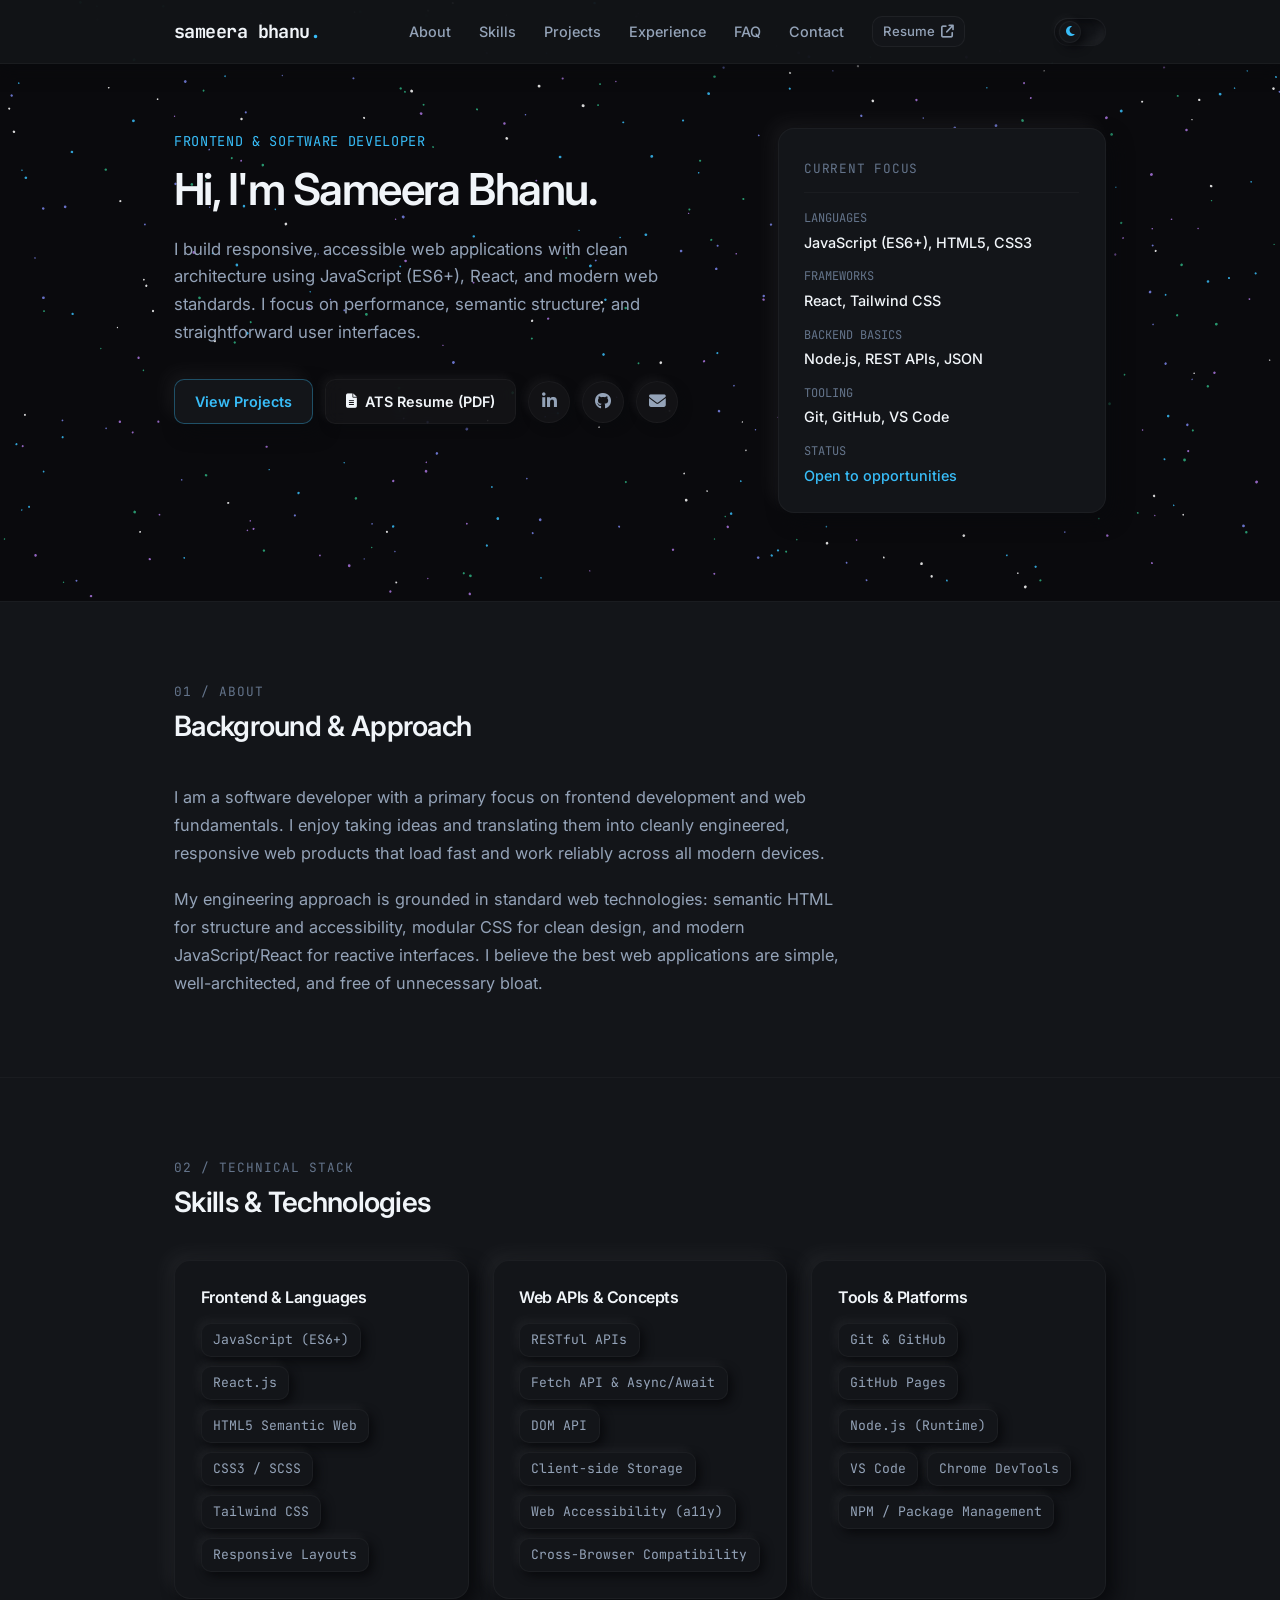
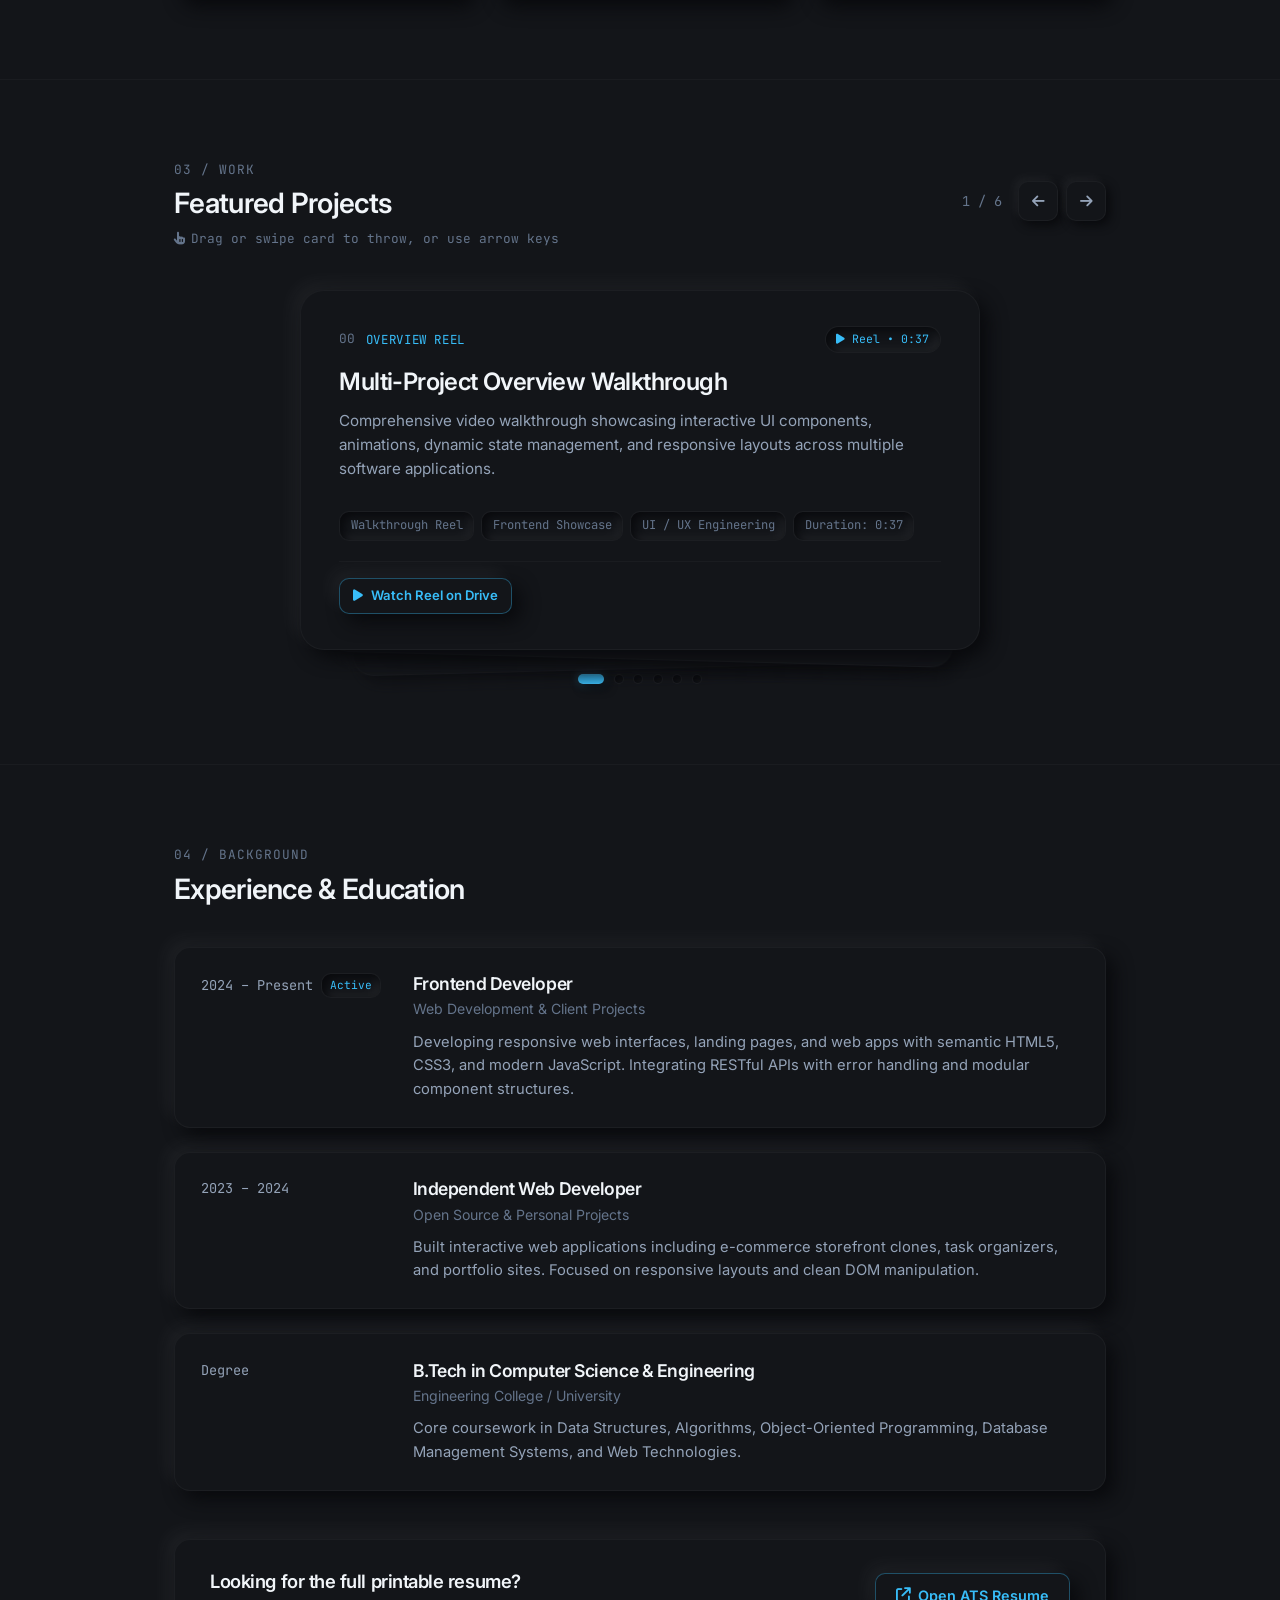
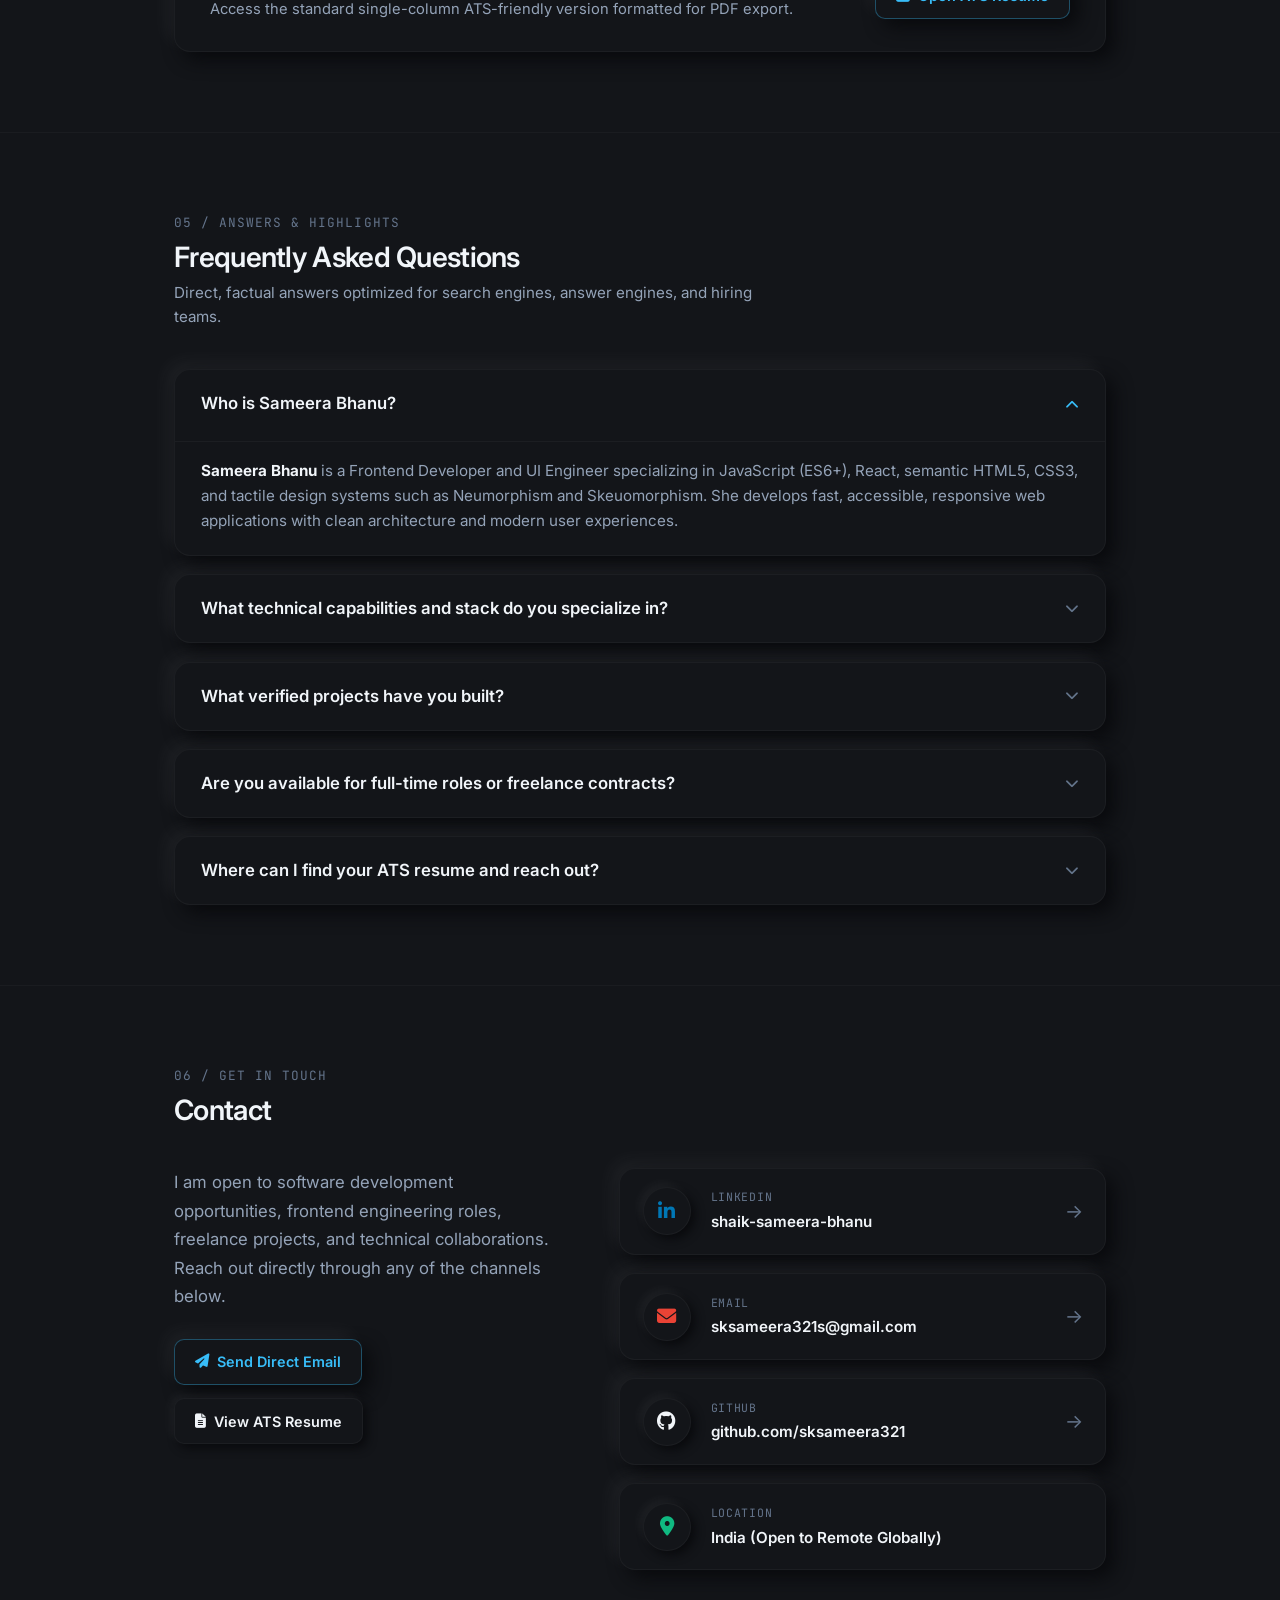
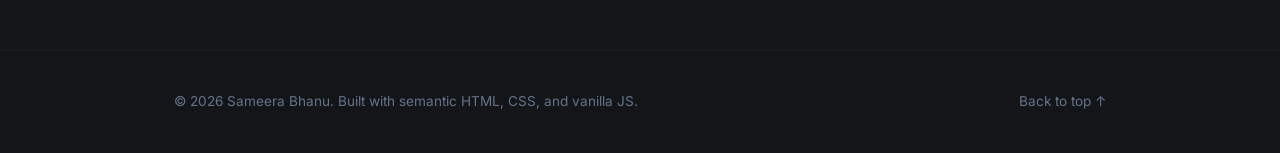
==== index.html @ 8ca0e6d8 "Fix theme flash (FOUC): synchronous head theme resolver and transition suppression on reload" ====
<!DOCTYPE html>
<html lang="en">
<head>
  <meta charset="UTF-8">
  <meta name="viewport" content="width=device-width, initial-scale=1.0">

  <!-- Anti-FOUC Theme Initializer (Must execute synchronously in head before stylesheet/body renders) -->
  <script>
    (function() {
      try {
        var theme = localStorage.getItem('theme') || 'dark';
        document.documentElement.setAttribute('data-theme', theme);
        if (theme === 'dark') {
          document.documentElement.classList.add('dark');
        } else {
          document.documentElement.classList.remove('dark');
        }
        document.documentElement.classList.add('preload');
        window.addEventListener('DOMContentLoaded', function() {
          requestAnimationFrame(function() {
            document.documentElement.classList.remove('preload');
          });
        });
      } catch (e) {
        document.documentElement.setAttribute('data-theme', 'dark');
      }
    })();
  </script>
  
  <!-- Primary SEO -->
  <title>Sameera Bhanu — Frontend Developer & UI Engineer</title>
  <meta name="title" content="Sameera Bhanu — Frontend Developer & UI Engineer">
  <meta name="description" content="Personal portfolio and verified project showcase of Sameera Bhanu — Frontend Developer specializing in JavaScript (ES6+), React, semantic HTML5, CSS3, Neumorphism, and responsive web development.">
  <meta name="keywords" content="Sameera Bhanu, Shaik Sameera Bhanu, Frontend Developer, React Developer, JavaScript Engineer, Web Developer India, UI Engineer, Neumorphism, CardStack, Kokonut UI, ATS Resume, Portfolio">
  <meta name="author" content="Sameera Bhanu">
  <meta name="robots" content="index, follow, max-image-preview:large, max-snippet:-1, max-video-preview:-1">
  <link rel="canonical" href="https://sksameera321.github.io/interactive-resume-portfolio/">
  <meta name="theme-color" content="#131519" media="(prefers-color-scheme: dark)">
  <meta name="theme-color" content="#e6ecf4" media="(prefers-color-scheme: light)">

  <!-- Geographic / Local SEO (GEO) -->
  <meta name="geo.region" content="IN">
  <meta name="geo.placename" content="India">
  <meta name="geo.position" content="20.5937;78.9629">
  <meta name="ICBM" content="20.5937, 78.9629">

  <!-- Open Graph / Social (SEO) -->
  <meta property="og:type" content="profile">
  <meta property="og:url" content="https://sksameera321.github.io/interactive-resume-portfolio/">
  <meta property="og:title" content="Sameera Bhanu — Frontend Developer & UI Engineer">
  <meta property="og:description" content="Explore verified web development projects, interactive demos, and ATS resume of Sameera Bhanu. Built with modern JavaScript, React, and Neumorphic UI.">
  <meta property="og:site_name" content="Sameera Bhanu Portfolio">
  <meta property="og:locale" content="en_US">
  <meta property="profile:first_name" content="Sameera">
  <meta property="profile:last_name" content="Bhanu">
  <meta property="profile:username" content="sksameera321">

  <!-- Twitter Cards -->
  <meta name="twitter:card" content="summary_large_image">
  <meta name="twitter:url" content="https://sksameera321.github.io/interactive-resume-portfolio/">
  <meta name="twitter:title" content="Sameera Bhanu — Frontend Developer & UI Engineer">
  <meta name="twitter:description" content="Personal portfolio and verified project showcase of Sameera Bhanu — Frontend Developer specializing in JavaScript, React, and Neumorphism.">

  <!-- AEO & GEO Structured Data (JSON-LD) -->
  <script type="application/ld+json">
  {
    "@context": "https://schema.org",
    "@graph": [
      {
        "@type": "Person",
        "@id": "https://sksameera321.github.io/interactive-resume-portfolio/#person",
        "name": "Sameera Bhanu",
        "alternateName": "Shaik Sameera Bhanu",
        "jobTitle": "Frontend Developer & UI Engineer",
        "description": "Frontend Developer and UI Engineer specializing in JavaScript (ES6+), React, semantic HTML5, CSS3, Neumorphic design systems, and responsive web applications.",
        "url": "https://sksameera321.github.io/interactive-resume-portfolio/",
        "email": "mailto:sksameera321s@gmail.com",
        "sameAs": [
          "http://linkedin.com/in/shaik-sameera-bhanu-86b67341a/",
          "https://github.com/sksameera321"
        ],
        "address": {
          "@type": "PostalAddress",
          "addressCountry": "IN"
        },
        "alumniOf": {
          "@type": "EducationalOrganization",
          "name": "B.Tech in Computer Science & Engineering"
        },
        "knowsAbout": [
          "Frontend Development",
          "JavaScript",
          "TypeScript",
          "React",
          "HTML5",
          "CSS3",
          "Neumorphism",
          "Skeuomorphism",
          "Responsive Web Design",
          "REST APIs",
          "Git",
          "UI/UX Design",
          "Web Performance Optimization"
        ]
      },
      {
        "@type": "WebSite",
        "@id": "https://sksameera321.github.io/interactive-resume-portfolio/#website",
        "url": "https://sksameera321.github.io/interactive-resume-portfolio/",
        "name": "Sameera Bhanu Portfolio",
        "description": "Interactive developer portfolio and ATS-compliant resume of Sameera Bhanu, Frontend & Software Developer.",
        "publisher": {
          "@id": "https://sksameera321.github.io/interactive-resume-portfolio/#person"
        },
        "inLanguage": "en"
      },
      {
        "@type": "ProfilePage",
        "@id": "https://sksameera321.github.io/interactive-resume-portfolio/#profilepage",
        "url": "https://sksameera321.github.io/interactive-resume-portfolio/",
        "name": "Sameera Bhanu — Developer Portfolio",
        "mainEntity": {
          "@id": "https://sksameera321.github.io/interactive-resume-portfolio/#person"
        }
      },
      {
        "@type": "ItemList",
        "@id": "https://sksameera321.github.io/interactive-resume-portfolio/#projects",
        "name": "Featured Software & Frontend Projects",
        "itemListElement": [
          {
            "@type": "SoftwareApplication",
            "position": 1,
            "name": "Amazon Storefront Clone",
            "applicationCategory": "E-Commerce Application",
            "operatingSystem": "Web",
            "description": "High-fidelity e-commerce clone featuring interactive product listings, category search filtering, shopping cart state persistence using browser LocalStorage, and responsive checkout flows.",
            "url": "https://github.com/sksameera321/my-amazon-project"
          },
          {
            "@type": "SoftwareApplication",
            "position": 2,
            "name": "Restaurant Menu & Ordering System",
            "applicationCategory": "Food & Dining Web Application",
            "operatingSystem": "Web",
            "description": "Interactive dining menu platform with categorized food selections, dietary filtering, dynamic price calculation, and mobile-first responsive layout.",
            "url": "https://github.com/sksameera321/my-kiya.in"
          },
          {
            "@type": "SoftwareApplication",
            "position": 3,
            "name": "Game Hub Arcade Portal",
            "applicationCategory": "Web Gaming Portal",
            "operatingSystem": "Web",
            "description": "Curated retro and casual browser gaming hub with active game state management, responsive canvas/DOM rendering, and score tracking.",
            "url": "https://github.com/sksameera321/hub"
          },
          {
            "@type": "SoftwareApplication",
            "position": 4,
            "name": "AI Tools Directory Hub",
            "applicationCategory": "Developer Tool Directory",
            "operatingSystem": "Web",
            "description": "Comprehensive resource directory aggregating modern AI tools by category, pricing model, and developer capabilities with dynamic search filtering.",
            "url": "https://github.com/sksameera321/Ai-hub"
          },
          {
            "@type": "SoftwareApplication",
            "position": 5,
            "name": "Interactive Rock Paper Scissors Game",
            "applicationCategory": "Interactive Web Game",
            "operatingSystem": "Web",
            "description": "Interactive browser game with algorithmic move randomization, score persistence, custom CSS animations, and keyboard accessibility."
          }
        ]
      },
      {
        "@type": "FAQPage",
        "@id": "https://sksameera321.github.io/interactive-resume-portfolio/#faq",
        "mainEntity": [
          {
            "@type": "Question",
            "name": "Who is Sameera Bhanu?",
            "acceptedAnswer": {
              "@type": "Answer",
              "text": "Sameera Bhanu is a Frontend Developer and UI Engineer specializing in JavaScript (ES6+), React, semantic HTML5, CSS3, and tactile design systems such as Neumorphism and Skeuomorphism. She develops fast, accessible, responsive web applications."
            }
          },
          {
            "@type": "Question",
            "name": "What technical skills does Sameera Bhanu specialize in?",
            "acceptedAnswer": {
              "@type": "Answer",
              "text": "Sameera Bhanu specializes in JavaScript (ES6+), React, semantic HTML5, modern CSS3 (Flexbox, CSS Grid, custom animations), Neumorphic/Skeuomorphic UI design, RESTful API integration, DOM manipulation, Git version control, and responsive web performance optimization."
            }
          },
          {
            "@type": "Question",
            "name": "What projects has Sameera Bhanu built?",
            "acceptedAnswer": {
              "@type": "Answer",
              "text": "Sameera Bhanu has built multiple verified web applications including an Amazon Storefront Clone with LocalStorage shopping cart, a Restaurant Menu & Ordering platform, a Game Hub Arcade portal, an AI Tools Directory, and an Interactive Rock Paper Scissors game, all accompanied by recorded video walkthroughs."
            }
          },
          {
            "@type": "Question",
            "name": "Is Sameera Bhanu available for hire or remote roles?",
            "acceptedAnswer": {
              "@type": "Answer",
              "text": "Yes, Sameera Bhanu is open to full-time Frontend Developer positions, client projects, and remote engineering opportunities globally. You can contact her directly via email at sksameera321s@gmail.com or on LinkedIn."
            }
          },
          {
            "@type": "Question",
            "name": "Where can I view Sameera Bhanu's ATS resume and code repositories?",
            "acceptedAnswer": {
              "@type": "Answer",
              "text": "You can view and export Sameera Bhanu's single-column ATS-compliant resume at https://sksameera321.github.io/interactive-resume-portfolio/resume.html and inspect her public code repositories on GitHub at https://github.com/sksameera321."
            }
          }
        ]
      }
    ]
  }
  </script>
  
  <link rel="preconnect" href="https://fonts.googleapis.com">
  <link rel="preconnect" href="https://fonts.gstatic.com" crossorigin>
  <link href="https://fonts.googleapis.com/css2?family=Inter:wght@400;500;600;700&family=JetBrains+Mono:wght@400;500&display=swap" rel="stylesheet">
  <link rel="stylesheet" href="https://cdnjs.cloudflare.com/ajax/libs/font-awesome/6.5.1/css/all.min.css">
  
  <link rel="stylesheet" href="style.css">
</head>
<body>

  <!-- Navigation -->
  <header class="navbar" id="navbar">
    <div class="container nav-container">
      <a href="#hero" class="brand-logo">
        sameera bhanu<span class="brand-dot">.</span>
      </a>

      <nav class="nav-links" id="navMenu">
        <a href="#about" class="nav-link">About</a>
        <a href="#skills" class="nav-link">Skills</a>
        <a href="#projects" class="nav-link">Projects</a>
        <a href="#resume" class="nav-link">Experience</a>
        <a href="#faq" class="nav-link">FAQ</a>
        <a href="#contact" class="nav-link">Contact</a>
        <a href="resume.html" target="_blank" class="nav-link nav-resume-link">
          Resume <i class="fa-solid fa-arrow-up-right-from-square"></i>
        </a>
      </nav>

      <div class="nav-actions">
        <!-- Kokonut UI Animated SwitchButton -->
        <button id="themeToggle" class="kokonut-switch" aria-label="Toggle theme" title="Toggle theme">
          <span class="switch-track">
            <span class="switch-thumb">
              <i class="fa-solid fa-moon moon-icon"></i>
              <i class="fa-solid fa-sun sun-icon"></i>
            </span>
          </span>
        </button>
        <button id="hamburgerBtn" class="hamburger-btn" aria-label="Toggle menu" aria-expanded="false">
          <span></span>
          <span></span>
          <span></span>
        </button>
      </div>
    </div>
  </header>

  <main>
    <!-- Hero Section -->
    <section class="hero-section" id="hero">
      <canvas id="flowFieldCanvas" class="flow-field-canvas" aria-hidden="true"></canvas>
      <div class="container hero-container">
        <div class="hero-content">
          <div class="hero-intro">
            <span class="hero-role">Frontend & Software Developer</span>
          </div>

          <h1 class="hero-title">
            Hi, I'm Sameera Bhanu.
          </h1>

          <p class="hero-bio">
            I build responsive, accessible web applications with clean architecture using JavaScript (ES6+), React, and modern web standards. I focus on performance, semantic structure, and straightforward user interfaces.
          </p>

          <div class="hero-cta-group">
            <a href="#projects" class="btn btn-primary">View Projects</a>
            <a href="resume.html" target="_blank" class="btn btn-secondary">
              <i class="fa-solid fa-file-lines"></i> ATS Resume (PDF)
            </a>
            <a href="http://linkedin.com/in/shaik-sameera-bhanu-86b67341a/" target="_blank" rel="noopener noreferrer" class="btn btn-icon" title="LinkedIn Profile">
              <i class="fa-brands fa-linkedin-in"></i>
            </a>
            <a href="https://github.com/sksameera321" target="_blank" rel="noopener noreferrer" class="btn btn-icon" title="GitHub">
              <i class="fa-brands fa-github"></i>
            </a>
            <a href="mailto:sksameera321s@gmail.com" class="btn btn-icon" title="Email">
              <i class="fa-solid fa-envelope"></i>
            </a>
          </div>
        </div>

        <div class="hero-aside">
          <div class="focus-card">
            <div class="focus-header">
              <span class="focus-title">Current Focus</span>
            </div>
            <ul class="focus-list">
              <li>
                <span class="focus-label">Languages</span>
                <span class="focus-val">JavaScript (ES6+), HTML5, CSS3</span>
              </li>
              <li>
                <span class="focus-label">Frameworks</span>
                <span class="focus-val">React, Tailwind CSS</span>
              </li>
              <li>
                <span class="focus-label">Backend Basics</span>
                <span class="focus-val">Node.js, REST APIs, JSON</span>
              </li>
              <li>
                <span class="focus-label">Tooling</span>
                <span class="focus-val">Git, GitHub, VS Code</span>
              </li>
              <li>
                <span class="focus-label">Status</span>
                <span class="focus-val highlight">Open to opportunities</span>
              </li>
            </ul>
          </div>
        </div>
      </div>
    </section>

    <!-- About Section -->
    <section class="section about-section" id="about">
      <div class="container">
        <div class="section-heading">
          <span class="section-label">01 / About</span>
          <h2 class="section-title">Background & Approach</h2>
        </div>

        <div class="about-content">
          <p>
            I am a software developer with a primary focus on frontend development and web fundamentals. I enjoy taking ideas and translating them into cleanly engineered, responsive web products that load fast and work reliably across all modern devices.
          </p>
          <p>
            My engineering approach is grounded in standard web technologies: semantic HTML for structure and accessibility, modular CSS for clean design, and modern JavaScript/React for reactive interfaces. I believe the best web applications are simple, well-architected, and free of unnecessary bloat.
          </p>
        </div>
      </div>
    </section>

    <!-- Skills Section -->
    <section class="section skills-section" id="skills">
      <div class="container">
        <div class="section-heading">
          <span class="section-label">02 / Technical Stack</span>
          <h2 class="section-title">Skills & Technologies</h2>
        </div>

        <div class="skills-grid">
          <div class="skill-category">
            <h3>Frontend & Languages</h3>
            <ul class="tag-list">
              <li>JavaScript (ES6+)</li>
              <li>React.js</li>
              <li>HTML5 Semantic Web</li>
              <li>CSS3 / SCSS</li>
              <li>Tailwind CSS</li>
              <li>Responsive Layouts</li>
            </ul>
          </div>

          <div class="skill-category">
            <h3>Web APIs & Concepts</h3>
            <ul class="tag-list">
              <li>RESTful APIs</li>
              <li>Fetch API & Async/Await</li>
              <li>DOM API</li>
              <li>Client-side Storage</li>
              <li>Web Accessibility (a11y)</li>
              <li>Cross-Browser Compatibility</li>
            </ul>
          </div>

          <div class="skill-category">
            <h3>Tools & Platforms</h3>
            <ul class="tag-list">
              <li>Git & GitHub</li>
              <li>GitHub Pages</li>
              <li>Node.js (Runtime)</li>
              <li>VS Code</li>
              <li>Chrome DevTools</li>
              <li>NPM / Package Management</li>
            </ul>
          </div>
        </div>
      </div>
    </section>

    <!-- Projects Section - Kokonut UI CardStack -->
    <section class="section projects-section" id="projects">
      <div class="container">
        <div class="section-heading">
          <div class="section-heading-row">
            <div>
              <span class="section-label">03 / Work</span>
              <h2 class="section-title">Featured Projects</h2>
            </div>
            <div class="stack-controls">
              <span class="stack-counter" id="stackCounter">1 / 3</span>
              <div class="stack-arrows">
                <button id="stackPrevBtn" class="stack-arrow-btn" aria-label="Previous Project Card" title="Previous Project">
                  <i class="fa-solid fa-arrow-left"></i>
                </button>
                <button id="stackNextBtn" class="stack-arrow-btn" aria-label="Next / Throw Project Card" title="Next Project / Throw Card">
                  <i class="fa-solid fa-arrow-right"></i>
                </button>
              </div>
            </div>
          </div>
          <p class="stack-hint"><i class="fa-solid fa-hand-pointer"></i> Drag or swipe card to throw, or use arrow keys</p>
        </div>

        <div class="card-stack-viewport" id="projectCardStack">
          <!-- Card 0: Reel Walkthrough -->
          <article class="stack-card">
            <div class="stack-card-inner">
              <div class="stack-card-top">
                <div class="stack-card-badge">
                  <span class="stack-card-num">00</span>
                  <span class="stack-card-type">Overview Reel</span>
                </div>
                <div class="stack-card-status"><i class="fa-solid fa-play"></i> Reel • 0:37</div>
              </div>

              <h3 class="stack-card-title">Multi-Project Overview Walkthrough</h3>
              <p class="stack-card-desc">
                Comprehensive video walkthrough showcasing interactive UI components, animations, dynamic state management, and responsive layouts across multiple software applications.
              </p>

              <div class="stack-card-tags">
                <span>Walkthrough Reel</span>
                <span>Frontend Showcase</span>
                <span>UI / UX Engineering</span>
                <span>Duration: 0:37</span>
              </div>

              <div class="stack-card-footer">
                <a href="https://drive.google.com/file/d/1OWFJUhRv1ZI_E-PanuBKt-h2xUL3qeXV/view" target="_blank" rel="noopener noreferrer" class="btn btn-primary btn-sm">
                  <i class="fa-solid fa-play"></i> Watch Reel on Drive
                </a>
              </div>
            </div>
          </article>

          <!-- Card 1: Amazon Clone -->
          <article class="stack-card">
            <div class="stack-card-inner">
              <div class="stack-card-top">
                <div class="stack-card-badge">
                  <span class="stack-card-num">01</span>
                  <span class="stack-card-type">E-Commerce App</span>
                </div>
                <div class="stack-card-status"><i class="fa-solid fa-video"></i> Demo • 0:15</div>
              </div>

              <h3 class="stack-card-title">Amazon Storefront Clone</h3>
              <p class="stack-card-desc">
                High-fidelity e-commerce clone featuring interactive product listings, category search filtering, shopping cart state persistence using browser LocalStorage, and responsive checkout flows.
              </p>

              <div class="stack-card-tags">
                <span>HTML5</span>
                <span>CSS3 Flexbox</span>
                <span>JavaScript (ES6+)</span>
                <span>LocalStorage</span>
                <span>Demo: 0:15</span>
              </div>

              <div class="stack-card-footer">
                <a href="https://drive.google.com/file/d/1vBxMT2haRQDCjNWgYsZ4KhKN909NZv04/view" target="_blank" rel="noopener noreferrer" class="btn btn-primary btn-sm">
                  <i class="fa-solid fa-play"></i> Watch Demo (0:15)
                </a>
                <a href="https://github.com/sksameera321/my-amazon-project" target="_blank" rel="noopener noreferrer" class="btn btn-secondary btn-sm">
                  <i class="fa-brands fa-github"></i> Repository
                </a>
              </div>
            </div>
          </article>

          <!-- Card 2: Restaurant Menu -->
          <article class="stack-card">
            <div class="stack-card-inner">
              <div class="stack-card-top">
                <div class="stack-card-badge">
                  <span class="stack-card-num">02</span>
                  <span class="stack-card-type">Food & Dining App</span>
                </div>
                <div class="stack-card-status"><i class="fa-solid fa-video"></i> Demo • 0:24</div>
              </div>

              <h3 class="stack-card-title">Restaurant Menu & Ordering System</h3>
              <p class="stack-card-desc">
                Interactive dining menu platform with categorized food selections, dietary filtering, dynamic price calculation, and mobile-first responsive layout.
              </p>

              <div class="stack-card-tags">
                <span>JavaScript</span>
                <span>CSS Grid</span>
                <span>Responsive Design</span>
                <span>DOM State</span>
                <span>Demo: 0:24</span>
              </div>

              <div class="stack-card-footer">
                <a href="https://drive.google.com/file/d/12rQlzYPinf89SOhVtE6lbwoPuD80IWwC/view" target="_blank" rel="noopener noreferrer" class="btn btn-primary btn-sm">
                  <i class="fa-solid fa-play"></i> Watch Demo (0:24)
                </a>
                <a href="https://github.com/sksameera321/my-kiya.in" target="_blank" rel="noopener noreferrer" class="btn btn-secondary btn-sm">
                  <i class="fa-brands fa-github"></i> Repository
                </a>
              </div>
            </div>
          </article>

          <!-- Card 3: Game Hub -->
          <article class="stack-card">
            <div class="stack-card-inner">
              <div class="stack-card-top">
                <div class="stack-card-badge">
                  <span class="stack-card-num">03</span>
                  <span class="stack-card-type">Arcade & Browser Games</span>
                </div>
                <div class="stack-card-status"><i class="fa-solid fa-video"></i> Demo • 0:21</div>
              </div>

              <h3 class="stack-card-title">Game Hub Arcade Portal</h3>
              <p class="stack-card-desc">
                Centralized browser gaming hub featuring interactive web games with canvas rendering, real-time score tracking, dynamic sound/visual effects, and collision logic.
              </p>

              <div class="stack-card-tags">
                <span>JavaScript</span>
                <span>Canvas API</span>
                <span>Game Loops</span>
                <span>CSS Animations</span>
                <span>Demo: 0:21</span>
              </div>

              <div class="stack-card-footer">
                <a href="https://drive.google.com/file/d/1Ia3XCRzb9veiDdnWv--5ELKrrxatajaT/view" target="_blank" rel="noopener noreferrer" class="btn btn-primary btn-sm">
                  <i class="fa-solid fa-play"></i> Watch Demo (0:21)
                </a>
                <a href="https://github.com/sksameera321/hub" target="_blank" rel="noopener noreferrer" class="btn btn-secondary btn-sm">
                  <i class="fa-brands fa-github"></i> Repository
                </a>
              </div>
            </div>
          </article>

          <!-- Card 4: AI Tools Hub -->
          <article class="stack-card">
            <div class="stack-card-inner">
              <div class="stack-card-top">
                <div class="stack-card-badge">
                  <span class="stack-card-num">04</span>
                  <span class="stack-card-type">AI Discovery Platform</span>
                </div>
                <div class="stack-card-status"><i class="fa-solid fa-video"></i> Demo • 0:20</div>
              </div>

              <h3 class="stack-card-title">AI Tools Hub Directory</h3>
              <p class="stack-card-desc">
                Curated discovery platform indexing cutting-edge generative AI models, productivity tools, and APIs with category search, rating cards, and direct tool links.
              </p>

              <div class="stack-card-tags">
                <span>JavaScript</span>
                <span>REST APIs</span>
                <span>AI Tools Directory</span>
                <span>Search Filter</span>
                <span>Demo: 0:20</span>
              </div>

              <div class="stack-card-footer">
                <a href="https://drive.google.com/file/d/1sZB9c1j2Q6eUAvfUvzlQ_1pTnuAzO-9f/view" target="_blank" rel="noopener noreferrer" class="btn btn-primary btn-sm">
                  <i class="fa-solid fa-play"></i> Watch Demo (0:20)
                </a>
                <a href="https://github.com/sksameera321/Ai-hub" target="_blank" rel="noopener noreferrer" class="btn btn-secondary btn-sm">
                  <i class="fa-brands fa-github"></i> Repository
                </a>
              </div>
            </div>
          </article>

          <!-- Card 5: Rock Paper Scissors -->
          <article class="stack-card">
            <div class="stack-card-inner">
              <div class="stack-card-top">
                <div class="stack-card-badge">
                  <span class="stack-card-num">05</span>
                  <span class="stack-card-type">Interactive Game</span>
                </div>
                <div class="stack-card-status"><i class="fa-solid fa-video"></i> Demo • 0:31</div>
              </div>

              <h3 class="stack-card-title">Rock Paper Scissors Game</h3>
              <p class="stack-card-desc">
                Classic decision game featuring automated computer opponent logic, round outcome algorithms, score and streak counters, and smooth win/loss state animations.
              </p>

              <div class="stack-card-tags">
                <span>JavaScript</span>
                <span>Game Logic</span>
                <span>DOM Events</span>
                <span>CSS Animations</span>
                <span>Demo: 0:31</span>
              </div>

              <div class="stack-card-footer">
                <a href="https://drive.google.com/file/d/10ZMaAQo4xXNs3P36zQYvPwB21Pd2r3Fh/view" target="_blank" rel="noopener noreferrer" class="btn btn-primary btn-sm">
                  <i class="fa-solid fa-play"></i> Watch Demo (0:31)
                </a>
              </div>
            </div>
          </article>
        </div>

        <div class="stack-dots-wrapper" id="stackDots"></div>
      </div>
    </section>

    <!-- Experience / Timeline Section -->
    <section class="section resume-section" id="resume">
      <div class="container">
        <div class="section-heading">
          <span class="section-label">04 / Background</span>
          <h2 class="section-title">Experience & Education</h2>
        </div>

        <div class="timeline-container">
          <div class="timeline-entry">
            <div class="timeline-left">
              <span class="timeline-date">2024 &ndash; Present</span>
              <span class="timeline-badge">Active</span>
            </div>
            <div class="timeline-body">
              <h3 class="timeline-heading">Frontend Developer</h3>
              <span class="timeline-sub">Web Development & Client Projects</span>
              <p class="timeline-text">
                Developing responsive web interfaces, landing pages, and web apps with semantic HTML5, CSS3, and modern JavaScript. Integrating RESTful APIs with error handling and modular component structures.
              </p>
            </div>
          </div>

          <div class="timeline-entry">
            <div class="timeline-left">
              <span class="timeline-date">2023 &ndash; 2024</span>
            </div>
            <div class="timeline-body">
              <h3 class="timeline-heading">Independent Web Developer</h3>
              <span class="timeline-sub">Open Source & Personal Projects</span>
              <p class="timeline-text">
                Built interactive web applications including e-commerce storefront clones, task organizers, and portfolio sites. Focused on responsive layouts and clean DOM manipulation.
              </p>
            </div>
          </div>

          <div class="timeline-entry">
            <div class="timeline-left">
              <span class="timeline-date">Degree</span>
            </div>
            <div class="timeline-body">
              <h3 class="timeline-heading">B.Tech in Computer Science & Engineering</h3>
              <span class="timeline-sub">Engineering College / University</span>
              <p class="timeline-text">
                Core coursework in Data Structures, Algorithms, Object-Oriented Programming, Database Management Systems, and Web Technologies.
              </p>
            </div>
          </div>
        </div>

        <div class="resume-cta-banner">
          <div>
            <h3>Looking for the full printable resume?</h3>
            <p>Access the standard single-column ATS-friendly version formatted for PDF export.</p>
          </div>
          <a href="resume.html" target="_blank" class="btn btn-primary">
            <i class="fa-solid fa-arrow-up-right-from-square"></i> Open ATS Resume
          </a>
        </div>
      </div>
    </section>

    <!-- FAQ & Quick Facts Section (AEO & GEO) -->
    <section class="section faq-section" id="faq">
      <div class="container">
        <div class="section-heading">
          <span class="section-label">05 / Answers & Highlights</span>
          <h2 class="section-title">Frequently Asked Questions</h2>
          <p class="section-subtitle">Direct, factual answers optimized for search engines, answer engines, and hiring teams.</p>
        </div>

        <div class="neu-faq-grid">
          <details class="neu-faq-card" open>
            <summary class="neu-faq-question">
              <span>Who is Sameera Bhanu?</span>
              <i class="fa-solid fa-chevron-down neu-faq-chevron"></i>
            </summary>
            <div class="neu-faq-answer">
              <p>
                <strong>Sameera Bhanu</strong> is a Frontend Developer and UI Engineer specializing in JavaScript (ES6+), React, semantic HTML5, CSS3, and tactile design systems such as Neumorphism and Skeuomorphism. She develops fast, accessible, responsive web applications with clean architecture and modern user experiences.
              </p>
            </div>
          </details>

          <details class="neu-faq-card">
            <summary class="neu-faq-question">
              <span>What technical capabilities and stack do you specialize in?</span>
              <i class="fa-solid fa-chevron-down neu-faq-chevron"></i>
            </summary>
            <div class="neu-faq-answer">
              <p>
                Core competencies include modern JavaScript (ES6+, async/await, DOM APIs), React, HTML5 semantic structure, CSS3 (Flexbox, Grid, custom properties, animations), tactile Neumorphic/Skeuomorphic UI engineering, REST API integrations, state management, and Git/GitHub collaboration workflows.
              </p>
            </div>
          </details>

          <details class="neu-faq-card">
            <summary class="neu-faq-question">
              <span>What verified projects have you built?</span>
              <i class="fa-solid fa-chevron-down neu-faq-chevron"></i>
            </summary>
            <div class="neu-faq-answer">
              <p>
                Key projects include an <strong>Amazon Storefront Clone</strong> (LocalStorage cart & category filtering), a <strong>Restaurant Menu Ordering Platform</strong> (dietary filtering & live pricing), a <strong>Game Hub Arcade Portal</strong>, an <strong>AI Tools Directory Hub</strong>, and an <strong>Interactive Rock Paper Scissors Game</strong>. Each project includes a recorded Google Drive walkthrough and open GitHub repository.
              </p>
            </div>
          </details>

          <details class="neu-faq-card">
            <summary class="neu-faq-question">
              <span>Are you available for full-time roles or freelance contracts?</span>
              <i class="fa-solid fa-chevron-down neu-faq-chevron"></i>
            </summary>
            <div class="neu-faq-answer">
              <p>
                Yes. I am actively open to full-time frontend developer roles, engineering positions, and technical freelance projects. I am based in India and open to remote opportunities globally or relocation.
              </p>
            </div>
          </details>

          <details class="neu-faq-card">
            <summary class="neu-faq-question">
              <span>Where can I find your ATS resume and reach out?</span>
              <i class="fa-solid fa-chevron-down neu-faq-chevron"></i>
            </summary>
            <div class="neu-faq-answer">
              <p>
                You can access the dedicated, printable single-column <a href="resume.html" target="_blank" class="neu-faq-link">ATS Resume here</a>. For direct communication, email me at <a href="mailto:sksameera321s@gmail.com" class="neu-faq-link">sksameera321s@gmail.com</a> or connect on <a href="http://linkedin.com/in/shaik-sameera-bhanu-86b67341a/" target="_blank" rel="noopener noreferrer" class="neu-faq-link">LinkedIn</a>.
              </p>
            </div>
          </details>
        </div>
      </div>
    </section>

    <!-- Contact Section -->
    <section class="section contact-section" id="contact">
      <div class="container">
        <div class="section-heading">
          <span class="section-label">06 / Get in Touch</span>
          <h2 class="section-title">Contact</h2>
        </div>

        <div class="contact-wrapper">
          <div class="contact-header-block">
            <p class="contact-lead">
              I am open to software development opportunities, frontend engineering roles, freelance projects, and technical collaborations. Reach out directly through any of the channels below.
            </p>
            <div class="contact-quick-actions">
              <a href="mailto:sksameera321s@gmail.com" class="btn btn-primary">
                <i class="fa-solid fa-paper-plane"></i> Send Direct Email
              </a>
              <a href="resume.html" target="_blank" class="btn btn-secondary">
                <i class="fa-solid fa-file-lines"></i> View ATS Resume
              </a>
            </div>
          </div>

          <div class="neu-contact-grid">
            <!-- LinkedIn -->
            <a href="http://linkedin.com/in/shaik-sameera-bhanu-86b67341a/" target="_blank" rel="noopener noreferrer" class="neu-contact-card">
              <div class="neu-contact-icon neu-icon-linkedin">
                <i class="fa-brands fa-linkedin-in"></i>
              </div>
              <div class="neu-contact-info">
                <span class="neu-contact-label">LinkedIn</span>
                <span class="neu-contact-val">shaik-sameera-bhanu</span>
              </div>
              <span class="neu-card-arrow">&rarr;</span>
            </a>

            <!-- Email -->
            <a href="mailto:sksameera321s@gmail.com" class="neu-contact-card">
              <div class="neu-contact-icon neu-icon-email">
                <i class="fa-solid fa-envelope"></i>
              </div>
              <div class="neu-contact-info">
                <span class="neu-contact-label">Email</span>
                <span class="neu-contact-val">sksameera321s@gmail.com</span>
              </div>
              <span class="neu-card-arrow">&rarr;</span>
            </a>

            <!-- GitHub -->
            <a href="https://github.com/sksameera321" target="_blank" rel="noopener noreferrer" class="neu-contact-card">
              <div class="neu-contact-icon neu-icon-github">
                <i class="fa-brands fa-github"></i>
              </div>
              <div class="neu-contact-info">
                <span class="neu-contact-label">GitHub</span>
                <span class="neu-contact-val">github.com/sksameera321</span>
              </div>
              <span class="neu-card-arrow">&rarr;</span>
            </a>

            <!-- Location -->
            <div class="neu-contact-card neu-contact-static">
              <div class="neu-contact-icon neu-icon-location">
                <i class="fa-solid fa-location-dot"></i>
              </div>
              <div class="neu-contact-info">
                <span class="neu-contact-label">Location</span>
                <span class="neu-contact-val">India (Open to Remote Globally)</span>
              </div>
            </div>
          </div>
        </div>
      </div>
    </section>
  </main>

  <!-- Footer -->
  <footer class="footer">
    <div class="container footer-container">
      <p class="footer-copy">&copy; 2026 Sameera Bhanu. Built with semantic HTML, CSS, and vanilla JS.</p>
      <a href="#hero" class="back-link">Back to top &uarr;</a>
    </div>
  </footer>

  <script src="flow-field.js"></script>
  <script src="card-stack.js"></script>
  <script src="app.js"></script>
</body>
</html>
---- style.css ----
/* ==========================================================================
   Design Tokens & Modern Neutral Palette
   Clean, understated, high-craft developer styling.
   ========================================================================== */

:root {
  /* Dark Theme Neumorphic Palette */
  --bg: #131519;
  --bg-subtle: #181b20;
  --bg-card: #131519;
  --bg-card-hover: #16191e;

  --border: rgba(255, 255, 255, 0.05);
  --border-subtle: rgba(255, 255, 255, 0.03);
  --border-focus: rgba(56, 189, 248, 0.4);

  --text: #f1f5f9;
  --text-muted: #94a3b8;
  --text-dim: #64748b;

  --accent: #f8fafc;
  --accent-contrast: #0f172a;

  --highlight: #38bdf8;
  --highlight-bg: rgba(56, 189, 248, 0.12);
  --highlight-ring: rgba(56, 189, 248, 0.35);

  --font-sans: 'Inter', -apple-system, BlinkMacSystemFont, 'Segoe UI', Roboto, sans-serif;
  --font-mono: 'JetBrains Mono', monospace;

  --radius-sm: 10px;
  --radius-md: 16px;
  --radius-lg: 24px;

  --transition: 0.2s cubic-bezier(0.16, 1, 0.3, 1);

  /* Neumorphic Dual Shadows (Dark) */
  --neu-shadow-dark: #090a0d;
  --neu-shadow-light: rgba(255, 255, 255, 0.05);
  --neu-flat: 8px 8px 18px var(--neu-shadow-dark), -8px -8px 18px var(--neu-shadow-light);
  --neu-subtle: 4px 4px 10px var(--neu-shadow-dark), -4px -4px 10px var(--neu-shadow-light);
  --neu-float: 10px 10px 24px var(--neu-shadow-dark), -10px -10px 24px var(--neu-shadow-light);
  --neu-pressed: inset 4px 4px 8px var(--neu-shadow-dark), inset -4px -4px 8px var(--neu-shadow-light);
  --neu-border: rgba(255, 255, 255, 0.04);
}

/* Light Theme */
[data-theme="light"] {
  /* Light Theme Neumorphic Palette (Soft Neutral Blue-Grey for Perfect Extrusion) */
  --bg: #e6ecf4;
  --bg-subtle: #edf2f8;
  --bg-card: #e6ecf4;
  --bg-card-hover: #eaeff6;

  --border: rgba(255, 255, 255, 0.6);
  --border-subtle: rgba(255, 255, 255, 0.4);
  --border-focus: rgba(2, 132, 199, 0.5);

  --text: #1e293b;
  --text-muted: #475569;
  --text-dim: #64748b;

  --accent: #0f172a;
  --accent-contrast: #ffffff;

  --highlight: #0284c7;
  --highlight-bg: rgba(2, 132, 199, 0.1);
  --highlight-ring: rgba(2, 132, 199, 0.35);

  /* Neumorphic Dual Shadows (Light) */
  --neu-shadow-dark: #c2c9d4;
  --neu-shadow-light: #ffffff;
  --neu-flat: 8px 8px 18px var(--neu-shadow-dark), -8px -8px 18px var(--neu-shadow-light);
  --neu-subtle: 4px 4px 10px var(--neu-shadow-dark), -4px -4px 10px var(--neu-shadow-light);
  --neu-float: 10px 10px 24px var(--neu-shadow-dark), -10px -10px 24px var(--neu-shadow-light);
  --neu-pressed: inset 4px 4px 8px var(--neu-shadow-dark), inset -4px -4px 8px var(--neu-shadow-light);
  --neu-border: rgba(255, 255, 255, 0.6);
}

/* Reset & Basics */
*, *::before, *::after {
  box-sizing: border-box;
  margin: 0;
  padding: 0;
}

html {
  scroll-behavior: smooth;
  font-size: 16px;
}

body {
  font-family: var(--font-sans);
  background-color: var(--bg);
  color: var(--text);
  line-height: 1.6;
  -webkit-font-smoothing: antialiased;
  -moz-osx-font-smoothing: grayscale;
  transition: background-color var(--transition), color var(--transition);
}

.container {
  max-width: 980px;
  margin: 0 auto;
  padding: 0 1.5rem;
}

a {
  color: inherit;
  text-decoration: none;
  transition: color var(--transition);
}

ul {
  list-style: none;
}

/* Typography */
h1, h2, h3, h4 {
  color: var(--text);
  font-weight: 600;
  letter-spacing: -0.025em;
  line-height: 1.25;
}

.section {
  padding: 5rem 0;
  border-top: 1px solid var(--border-subtle);
}

.section-heading {
  margin-bottom: 2.5rem;
}

.section-label {
  display: block;
  font-family: var(--font-mono);
  font-size: 0.8rem;
  color: var(--text-dim);
  text-transform: uppercase;
  letter-spacing: 0.08em;
  margin-bottom: 0.4rem;
}

.section-title {
  font-size: 1.75rem;
}

/* ==========================================================================
   Buttons (Neumorphic Soft UI)
   ========================================================================== */
.btn {
  display: inline-flex;
  align-items: center;
  justify-content: center;
  gap: 0.5rem;
  font-family: var(--font-sans);
  font-size: 0.9rem;
  font-weight: 600;
  padding: 0.65rem 1.25rem;
  border-radius: var(--radius-sm);
  cursor: pointer;
  background-color: var(--bg-card);
  color: var(--text);
  border: 1px solid var(--neu-border);
  box-shadow: var(--neu-subtle);
  transition: all var(--transition);
  user-select: none;
}

.btn:hover {
  box-shadow: var(--neu-float);
  transform: translateY(-2px);
}

.btn:active {
  box-shadow: var(--neu-pressed);
  transform: translateY(1px);
}

.btn-primary {
  background-color: var(--bg-card);
  color: var(--highlight);
  border-color: var(--highlight-ring);
  box-shadow: var(--neu-flat);
}

.btn-primary:hover {
  box-shadow: var(--neu-float);
  color: var(--text);
}

.btn-primary:active {
  box-shadow: var(--neu-pressed);
  transform: translateY(1px);
}

.btn-secondary {
  background-color: var(--bg-card);
  color: var(--text);
  box-shadow: var(--neu-subtle);
}

.btn-secondary:hover {
  box-shadow: var(--neu-flat);
  border-color: var(--border-focus);
}

.btn-secondary:active {
  box-shadow: var(--neu-pressed);
  transform: translateY(1px);
}

.btn-outline {
  background-color: transparent;
  border-color: var(--border);
  color: var(--text-muted);
}

.btn-outline:hover {
  color: var(--text);
  box-shadow: var(--neu-subtle);
  background-color: var(--bg-card);
}

.btn-icon {
  width: 42px;
  height: 42px;
  padding: 0;
  border-radius: 50%;
  background-color: var(--bg-card);
  border: 1px solid var(--neu-border);
  color: var(--text-muted);
  font-size: 1.05rem;
  box-shadow: var(--neu-subtle);
}

.btn-icon:hover {
  color: var(--highlight);
  box-shadow: var(--neu-float);
  transform: translateY(-2px);
}

.btn-icon:active {
  box-shadow: var(--neu-pressed);
  transform: translateY(1px);
}

.btn-sm {
  font-size: 0.82rem;
  padding: 0.4rem 0.8rem;
}

.btn-block {
  width: 100%;
}

/* ==========================================================================
   Navbar
   ========================================================================== */
.navbar {
  position: fixed;
  top: 0;
  left: 0;
  width: 100%;
  height: 64px;
  z-index: 1000;
  background-color: rgba(19, 21, 25, 0.88);
  backdrop-filter: blur(12px);
  -webkit-backdrop-filter: blur(12px);
  border-bottom: 1px solid var(--neu-border);
  box-shadow: 0 4px 16px var(--neu-shadow-dark);
}

[data-theme="light"] .navbar {
  background-color: rgba(230, 236, 244, 0.88);
  box-shadow: 0 4px 16px var(--neu-shadow-dark);
}

.nav-container {
  display: flex;
  align-items: center;
  justify-content: space-between;
  height: 100%;
}

.brand-logo {
  font-family: var(--font-mono);
  font-weight: 700;
  font-size: 1.15rem;
  color: var(--text);
  letter-spacing: -0.03em;
}

.brand-dot {
  color: var(--highlight);
}

.nav-links {
  display: flex;
  align-items: center;
  gap: 1.75rem;
}

.nav-link {
  font-size: 0.9rem;
  color: var(--text-muted);
  font-weight: 500;
}

.nav-link:hover, .nav-link.active {
  color: var(--text);
}

.nav-resume-link {
  display: inline-flex;
  align-items: center;
  gap: 0.35rem;
  padding: 0.25rem 0.65rem;
  border-radius: var(--radius-sm);
  background: var(--bg-card);
  border: 1px solid var(--border);
  font-size: 0.82rem;
}

.nav-actions {
  display: flex;
  align-items: center;
  gap: 0.5rem;
}

/* Kokonut UI Animated SwitchButton */
.kokonut-switch {
  background: transparent;
  border: none;
  cursor: pointer;
  padding: 0;
  display: inline-flex;
  align-items: center;
  outline: none;
}

.switch-track {
  width: 52px;
  height: 28px;
  border-radius: 9999px;
  background-color: var(--bg-card);
  border: 1px solid var(--neu-border);
  display: flex;
  align-items: center;
  padding: 2px;
  position: relative;
  box-shadow: var(--neu-pressed);
  transition: all 0.3s cubic-bezier(0.16, 1, 0.3, 1);
}

.kokonut-switch:hover .switch-track {
  border-color: var(--border-focus);
}

.switch-thumb {
  width: 22px;
  height: 22px;
  border-radius: 50%;
  display: flex;
  align-items: center;
  justify-content: center;
  font-size: 0.72rem;
  background-color: var(--bg-card);
  border: 1px solid var(--neu-border);
  box-shadow: var(--neu-subtle);
  transition: transform 0.35s cubic-bezier(0.34, 1.56, 0.64, 1), background 0.3s ease, color 0.3s ease, box-shadow 0.3s ease;
}

[data-theme="dark"] .switch-thumb {
  transform: translateX(2px);
  color: var(--highlight);
}

[data-theme="dark"] .switch-thumb .sun-icon {
  display: none;
}
[data-theme="dark"] .switch-thumb .moon-icon {
  display: block;
}

[data-theme="light"] .switch-thumb {
  transform: translateX(24px);
  color: #f59e0b;
}

[data-theme="light"] .switch-thumb .sun-icon {
  display: block;
}
[data-theme="light"] .switch-thumb .moon-icon {
  display: none;
}

.hamburger-btn {
  display: none;
  flex-direction: column;
  justify-content: center;
  gap: 4px;
  width: 36px;
  height: 36px;
  background: transparent;
  border: 1px solid var(--border);
  border-radius: var(--radius-sm);
  cursor: pointer;
  padding: 6px;
}

.hamburger-btn span {
  display: block;
  width: 100%;
  height: 2px;
  background-color: var(--text);
}

/* ==========================================================================
   Hero Section
   ========================================================================== */
.hero-section {
  position: relative;
  overflow: hidden;
  padding-top: 8rem;
  padding-bottom: 5.5rem;
  min-height: 560px;
}

.flow-field-canvas {
  position: absolute;
  top: 0;
  left: 0;
  width: 100%;
  height: 100%;
  pointer-events: none;
  z-index: 0;
  opacity: 1;
}

.hero-container {
  position: relative;
  z-index: 1;
  display: grid;
  grid-template-columns: 1.25fr 0.75fr;
  align-items: start;
  gap: 3.5rem;
}

.hero-role {
  font-family: var(--font-mono);
  font-size: 0.85rem;
  color: var(--highlight);
  letter-spacing: 0.05em;
  text-transform: uppercase;
}

.hero-title {
  font-size: 2.75rem;
  letter-spacing: -0.035em;
  margin: 0.5rem 0 1.2rem;
}

.hero-bio {
  font-size: 1.05rem;
  color: var(--text-muted);
  line-height: 1.65;
  margin-bottom: 2rem;
  max-width: 520px;
}

.hero-cta-group {
  display: flex;
  align-items: center;
  gap: 0.75rem;
  flex-wrap: wrap;
}

.hero-cta-group .btn-secondary,
.hero-cta-group .btn-icon {
  backdrop-filter: blur(8px);
  -webkit-backdrop-filter: blur(8px);
  background-color: rgba(24, 24, 27, 0.65);
}

[data-theme="light"] .hero-cta-group .btn-secondary,
[data-theme="light"] .hero-cta-group .btn-icon {
  background-color: rgba(255, 255, 255, 0.75);
}

/* Focus Card - Neumorphic Soft UI */
.focus-card {
  background-color: var(--bg-card);
  border: 1px solid var(--neu-border);
  border-radius: var(--radius-md);
  padding: 1.6rem;
  box-shadow: var(--neu-flat);
  transition: all var(--transition);
}

.focus-card:hover {
  box-shadow: var(--neu-float);
  transform: translateY(-2px);
}

.focus-header {
  padding-bottom: 0.75rem;
  margin-bottom: 1rem;
  border-bottom: 1px solid var(--border-subtle);
}

.focus-title {
  font-family: var(--font-mono);
  font-size: 0.8rem;
  text-transform: uppercase;
  color: var(--text-dim);
  letter-spacing: 0.06em;
}

.focus-list {
  display: flex;
  flex-direction: column;
  gap: 0.85rem;
}

.focus-list li {
  display: flex;
  flex-direction: column;
  gap: 0.15rem;
}

.focus-label {
  font-size: 0.75rem;
  text-transform: uppercase;
  font-family: var(--font-mono);
  color: var(--text-dim);
}

.focus-val {
  font-size: 0.9rem;
  color: var(--text);
  font-weight: 500;
}

.focus-val.highlight {
  color: var(--highlight);
}

/* ==========================================================================
   About Section
   ========================================================================== */
.about-content {
  max-width: 680px;
  display: flex;
  flex-direction: column;
  gap: 1.2rem;
  font-size: 1.02rem;
  color: var(--text-muted);
  line-height: 1.7;
}

/* ==========================================================================
   Skills Section (Neumorphic)
   ========================================================================== */
.skills-grid {
  display: grid;
  grid-template-columns: repeat(auto-fit, minmax(260px, 1fr));
  gap: 1.5rem;
}

.skill-category {
  background-color: var(--bg-card);
  border: 1px solid var(--neu-border);
  border-radius: var(--radius-md);
  padding: 1.6rem;
  box-shadow: var(--neu-flat);
  transition: all var(--transition);
}

.skill-category:hover {
  box-shadow: var(--neu-float);
  transform: translateY(-2px);
}

.skill-category h3 {
  font-size: 1rem;
  margin-bottom: 1rem;
  color: var(--text);
  font-weight: 600;
}

.tag-list {
  display: flex;
  flex-wrap: wrap;
  gap: 0.55rem;
}

.tag-list li {
  font-size: 0.82rem;
  font-family: var(--font-mono);
  padding: 0.35rem 0.7rem;
  background-color: var(--bg-card);
  border: 1px solid var(--neu-border);
  border-radius: var(--radius-sm);
  color: var(--text-muted);
  box-shadow: var(--neu-subtle);
  transition: all var(--transition);
}

.tag-list li:hover {
  color: var(--highlight);
  box-shadow: var(--neu-pressed);
  transform: translateY(1px);
}

/* ==========================================================================
   Projects Section (Kokonut UI CardStack / Throw Deck)
   ========================================================================== */
.section-heading-row {
  display: flex;
  justify-content: space-between;
  align-items: flex-end;
  gap: 1.5rem;
  margin-bottom: 0.5rem;
}

.stack-controls {
  display: flex;
  align-items: center;
  gap: 1rem;
}

.stack-counter {
  font-family: var(--font-mono);
  font-size: 0.85rem;
  color: var(--text-dim);
}

.stack-arrows {
  display: flex;
  gap: 0.5rem;
}

.stack-arrow-btn {
  width: 40px;
  height: 40px;
  border-radius: var(--radius-sm);
  background-color: var(--bg-card);
  border: 1px solid var(--neu-border);
  color: var(--text-muted);
  cursor: pointer;
  display: flex;
  align-items: center;
  justify-content: center;
  font-size: 0.9rem;
  box-shadow: var(--neu-subtle);
  transition: all var(--transition);
}

.stack-arrow-btn:hover {
  color: var(--highlight);
  box-shadow: var(--neu-float);
  transform: translateY(-2px);
}

.stack-arrow-btn:active {
  box-shadow: var(--neu-pressed);
  transform: translateY(1px);
}

.stack-hint {
  font-size: 0.8rem;
  font-family: var(--font-mono);
  color: var(--text-dim);
  display: flex;
  align-items: center;
  gap: 0.4rem;
}

/* Card Stack 3D Viewport */
.card-stack-viewport {
  position: relative;
  width: 100%;
  max-width: 680px;
  height: 360px;
  margin: 2.5rem auto 1.5rem;
  perspective: 1200px;
  transform-style: preserve-3d;
}

/* Neumorphic Soft UI Playing Card Deck */
.stack-card {
  position: absolute;
  top: 0;
  left: 0;
  width: 100%;
  height: 100%;
  background: var(--bg-card);
  border: 1px solid var(--neu-border);
  border-radius: var(--radius-lg);
  box-shadow: var(--neu-flat);
  cursor: grab;
  user-select: none;
  transform-origin: center bottom;
  will-change: transform, opacity;
  backface-visibility: hidden;
  -webkit-backface-visibility: hidden;
  display: flex;
  flex-direction: column;
  transition: box-shadow var(--transition);
}

.stack-card:hover {
  box-shadow: var(--neu-float);
}

.stack-card:active {
  cursor: grabbing;
}

.stack-card-inner {
  padding: 2.2rem 2.4rem;
  display: flex;
  flex-direction: column;
  height: 100%;
}

.stack-card-top {
  display: flex;
  justify-content: space-between;
  align-items: center;
  margin-bottom: 0.85rem;
}

.stack-card-badge {
  display: flex;
  align-items: center;
  gap: 0.65rem;
}

.stack-card-num {
  font-family: var(--font-mono);
  font-size: 0.8rem;
  color: var(--text-dim);
}

.stack-card-type {
  font-family: var(--font-mono);
  font-size: 0.78rem;
  text-transform: uppercase;
  color: var(--highlight);
  letter-spacing: 0.05em;
}

.stack-card-status {
  font-family: var(--font-mono);
  font-size: 0.72rem;
  padding: 0.2rem 0.65rem;
  border-radius: 9999px;
  background-color: var(--bg-card);
  color: var(--highlight);
  border: 1px solid var(--neu-border);
  box-shadow: var(--neu-pressed);
}

.stack-card-title {
  font-size: 1.5rem;
  margin-bottom: 0.75rem;
  color: var(--text);
}

.stack-card-desc {
  font-size: 0.95rem;
  color: var(--text-muted);
  line-height: 1.6;
  margin-bottom: 1.25rem;
  flex-grow: 1;
}

.stack-card-tags {
  display: flex;
  flex-wrap: wrap;
  gap: 0.45rem;
  margin-bottom: 1.25rem;
}

/* Debossed Neumorphic Inset Tags */
.stack-card-tags span {
  font-size: 0.76rem;
  font-family: var(--font-mono);
  padding: 0.28rem 0.65rem;
  background-color: var(--bg-card);
  border: 1px solid var(--neu-border);
  border-radius: var(--radius-sm);
  color: var(--text-dim);
  box-shadow: var(--neu-pressed);
}

.stack-card-footer {
  display: flex;
  gap: 0.75rem;
  align-items: center;
  padding-top: 1rem;
  border-top: 1px solid var(--border-subtle);
}

/* Dots */
.stack-dots-wrapper {
  display: flex;
  justify-content: center;
  align-items: center;
  gap: 0.6rem;
  margin-top: 1.5rem;
}

.stack-dot {
  width: 10px;
  height: 10px;
  border-radius: 50%;
  background-color: var(--bg-card);
  border: 1px solid var(--neu-border);
  box-shadow: var(--neu-pressed);
  cursor: pointer;
  padding: 0;
  transition: all var(--transition);
}

.stack-dot.active {
  width: 26px;
  border-radius: 9999px;
  background-color: var(--highlight);
  box-shadow: var(--neu-subtle), 0 0 10px var(--highlight-ring);
}

/* ==========================================================================
   Timeline / Experience Section (Neumorphic)
   ========================================================================== */
.timeline-container {
  display: flex;
  flex-direction: column;
  gap: 1.5rem;
  margin-bottom: 3rem;
}

.timeline-entry {
  display: grid;
  grid-template-columns: 180px 1fr;
  gap: 2rem;
  align-items: start;
  background-color: var(--bg-card);
  border: 1px solid var(--neu-border);
  border-radius: var(--radius-md);
  padding: 1.6rem;
  box-shadow: var(--neu-flat);
  transition: all var(--transition);
}

.timeline-entry:hover {
  box-shadow: var(--neu-float);
  transform: translateY(-2px);
}

.timeline-left {
  display: flex;
  align-items: center;
  gap: 0.5rem;
}

.timeline-date {
  font-family: var(--font-mono);
  font-size: 0.85rem;
  color: var(--text-muted);
}

.timeline-badge {
  font-size: 0.7rem;
  font-family: var(--font-mono);
  padding: 0.15rem 0.5rem;
  background-color: var(--bg-card);
  color: var(--highlight);
  border-radius: var(--radius-sm);
  border: 1px solid var(--neu-border);
  box-shadow: var(--neu-pressed);
}

.timeline-heading {
  font-size: 1.1rem;
  margin-bottom: 0.2rem;
}

.timeline-sub {
  display: block;
  font-size: 0.88rem;
  color: var(--text-dim);
  margin-bottom: 0.6rem;
}

.timeline-text {
  font-size: 0.92rem;
  color: var(--text-muted);
  line-height: 1.6;
}

.resume-cta-banner {
  background-color: var(--bg-card);
  border: 1px solid var(--neu-border);
  border-radius: var(--radius-md);
  padding: 1.85rem 2.2rem;
  display: flex;
  justify-content: space-between;
  align-items: center;
  gap: 1.5rem;
  box-shadow: var(--neu-flat);
}

.resume-cta-banner h3 {
  font-size: 1.15rem;
  margin-bottom: 0.35rem;
}

.resume-cta-banner p {
  font-size: 0.92rem;
  color: var(--text-muted);
}

/* ==========================================================================
   FAQ Section (AEO & GEO - Neumorphic Accordion)
   ========================================================================== */
.section-subtitle {
  font-size: 0.95rem;
  color: var(--text-muted);
  margin-top: 0.35rem;
  max-width: 620px;
}

.neu-faq-grid {
  display: flex;
  flex-direction: column;
  gap: 1.15rem;
  margin-top: 1.5rem;
}

.neu-faq-card {
  background-color: var(--bg-card);
  border: 1px solid var(--neu-border);
  border-radius: var(--radius-md);
  box-shadow: var(--neu-flat);
  overflow: hidden;
  transition: all var(--transition);
}

.neu-faq-card:hover {
  box-shadow: var(--neu-float);
  border-color: var(--border-focus);
}

.neu-faq-question {
  display: flex;
  justify-content: space-between;
  align-items: center;
  gap: 1rem;
  padding: 1.25rem 1.6rem;
  font-size: 1.05rem;
  font-weight: 600;
  color: var(--text);
  cursor: pointer;
  list-style: none;
  user-select: none;
  transition: color var(--transition);
}

.neu-faq-question::-webkit-details-marker {
  display: none;
}

.neu-faq-question:hover {
  color: var(--highlight);
}

.neu-faq-chevron {
  font-size: 0.85rem;
  color: var(--text-dim);
  transition: transform 0.25s cubic-bezier(0.16, 1, 0.3, 1), color var(--transition);
  flex-shrink: 0;
}

.neu-faq-card[open] .neu-faq-chevron {
  transform: rotate(180deg);
  color: var(--highlight);
}

.neu-faq-answer {
  padding: 0 1.6rem 1.35rem;
  font-size: 0.95rem;
  color: var(--text-muted);
  line-height: 1.65;
  border-top: 1px solid var(--neu-border);
  margin-top: 0.25rem;
  padding-top: 1rem;
}

.neu-faq-answer strong {
  color: var(--text);
}

.neu-faq-link {
  color: var(--highlight);
  text-decoration: underline;
  text-underline-offset: 3px;
  font-weight: 500;
}

.neu-faq-link:hover {
  color: var(--text);
}

/* ==========================================================================
   Contact Section (Neumorphic Direct Channels)
   ========================================================================== */
.contact-wrapper {
  display: grid;
  grid-template-columns: 1fr 1.25fr;
  gap: 3.5rem;
  align-items: start;
}

.contact-header-block {
  display: flex;
  flex-direction: column;
  gap: 1.75rem;
}

.contact-lead {
  font-size: 1.05rem;
  color: var(--text-muted);
  line-height: 1.7;
}

.contact-quick-actions {
  display: flex;
  align-items: center;
  gap: 0.85rem;
  flex-wrap: wrap;
}

.neu-contact-grid {
  display: flex;
  flex-direction: column;
  gap: 1.15rem;
}

.neu-contact-card {
  display: flex;
  align-items: center;
  gap: 1.25rem;
  padding: 1.15rem 1.4rem;
  background-color: var(--bg-card);
  border: 1px solid var(--neu-border);
  border-radius: var(--radius-md);
  box-shadow: var(--neu-flat);
  text-decoration: none;
  color: var(--text);
  transition: all var(--transition);
  position: relative;
}

.neu-contact-card:not(.neu-contact-static):hover {
  box-shadow: var(--neu-float);
  transform: translateY(-2px);
  border-color: var(--border-focus);
}

.neu-contact-card:not(.neu-contact-static):active {
  box-shadow: var(--neu-pressed);
  transform: translateY(1px);
}

.neu-contact-icon {
  width: 48px;
  height: 48px;
  border-radius: 50%;
  display: flex;
  align-items: center;
  justify-content: center;
  font-size: 1.2rem;
  background-color: var(--bg-card);
  border: 1px solid var(--neu-border);
  box-shadow: var(--neu-subtle);
  flex-shrink: 0;
  transition: all var(--transition);
}

.neu-contact-card:hover .neu-contact-icon {
  box-shadow: var(--neu-pressed);
  color: var(--highlight);
}

.neu-icon-linkedin {
  color: #0077b5;
}

.neu-icon-email {
  color: #ea4335;
}

.neu-icon-github {
  color: var(--text);
}

.neu-icon-location {
  color: #10b981;
}

.neu-contact-info {
  display: flex;
  flex-direction: column;
  gap: 0.2rem;
  flex-grow: 1;
  min-width: 0;
}

.neu-contact-label {
  font-family: var(--font-mono);
  font-size: 0.72rem;
  text-transform: uppercase;
  letter-spacing: 0.06em;
  color: var(--text-dim);
}

.neu-contact-val {
  font-size: 0.95rem;
  font-weight: 600;
  color: var(--text);
  overflow: hidden;
  text-overflow: ellipsis;
  white-space: nowrap;
}

.neu-contact-card:hover .neu-contact-val {
  color: var(--highlight);
}

.neu-card-arrow {
  font-size: 1.2rem;
  color: var(--text-dim);
  transition: transform var(--transition), color var(--transition);
}

.neu-contact-card:hover .neu-card-arrow {
  color: var(--highlight);
  transform: translateX(4px);
}

.neu-contact-static {
  cursor: default;
}

/* ==========================================================================
   Footer
   ========================================================================== */
.footer {
  padding: 2.5rem 0;
  border-top: 1px solid var(--border-subtle);
}

.footer-container {
  display: flex;
  justify-content: space-between;
  align-items: center;
  font-size: 0.85rem;
  color: var(--text-dim);
}

.back-link:hover {
  color: var(--text);
}

/* ==========================================================================
   Responsive
   ========================================================================== */
@media (max-width: 860px) {
  .hero-container {
    grid-template-columns: 1fr;
    gap: 2.5rem;
  }

  .project-row {
    flex-direction: column;
    align-items: flex-start;
  }

  .timeline-entry {
    grid-template-columns: 1fr;
    gap: 0.5rem;
  }

  .contact-wrapper {
    grid-template-columns: 1fr;
    gap: 2rem;
  }

  .resume-cta-banner {
    flex-direction: column;
    align-items: flex-start;
  }
}

@media (max-width: 680px) {
  .nav-links {
    position: fixed;
    top: 64px;
    left: 0;
    width: 100%;
    background-color: var(--bg);
    border-bottom: 1px solid var(--border);
    flex-direction: column;
    align-items: flex-start;
    padding: 1.5rem;
    gap: 1.2rem;
    transform: translateY(-120%);
    opacity: 0;
    pointer-events: none;
    transition: all var(--transition);
  }

  .nav-links.active {
    transform: translateY(0);
    opacity: 1;
    pointer-events: auto;
  }

  .hamburger-btn {
    display: flex;
  }

  .hero-title {
    font-size: 2.2rem;
  }

  .footer-container {
    flex-direction: column;
    gap: 1rem;
    text-align: center;
  }
}

/* Kokonut UI Circular Reveal View Transition */
::view-transition-old(root),
::view-transition-new(root) {
  animation: none;
  mix-blend-mode: normal;
}
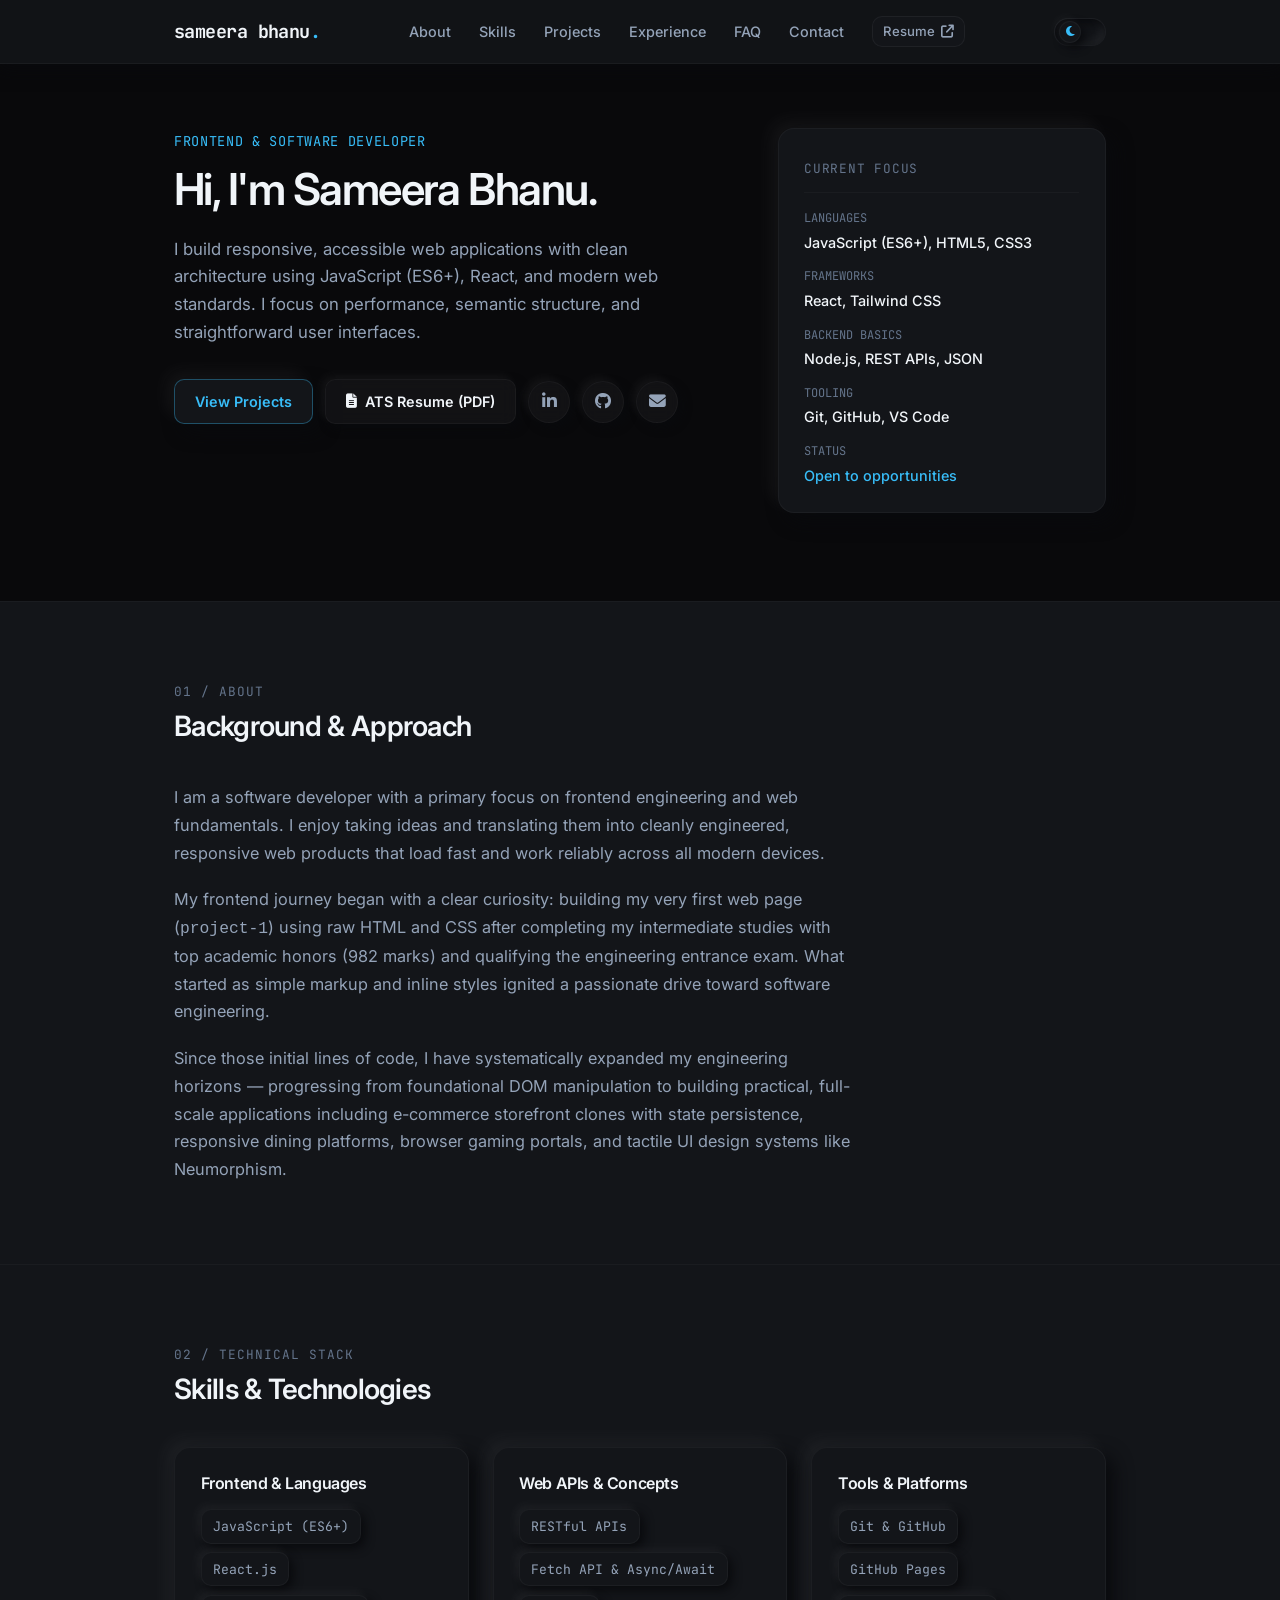
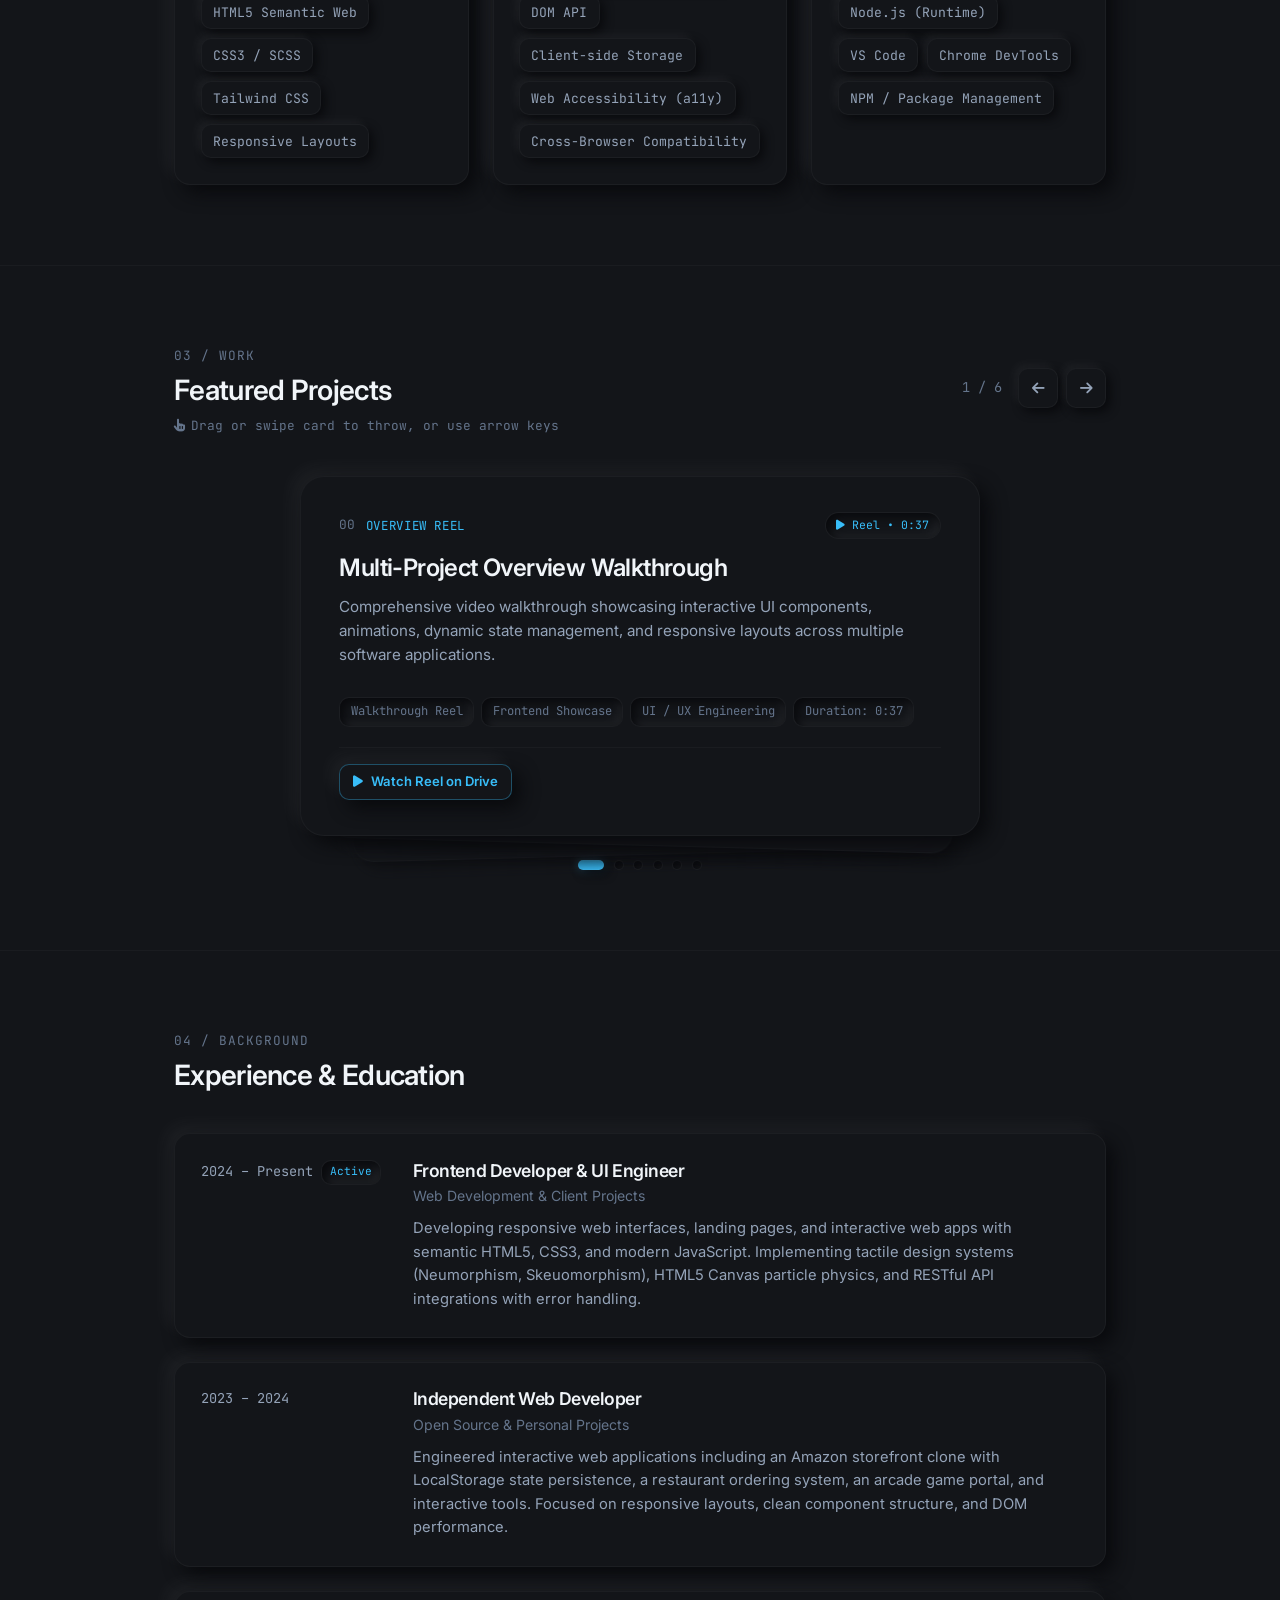
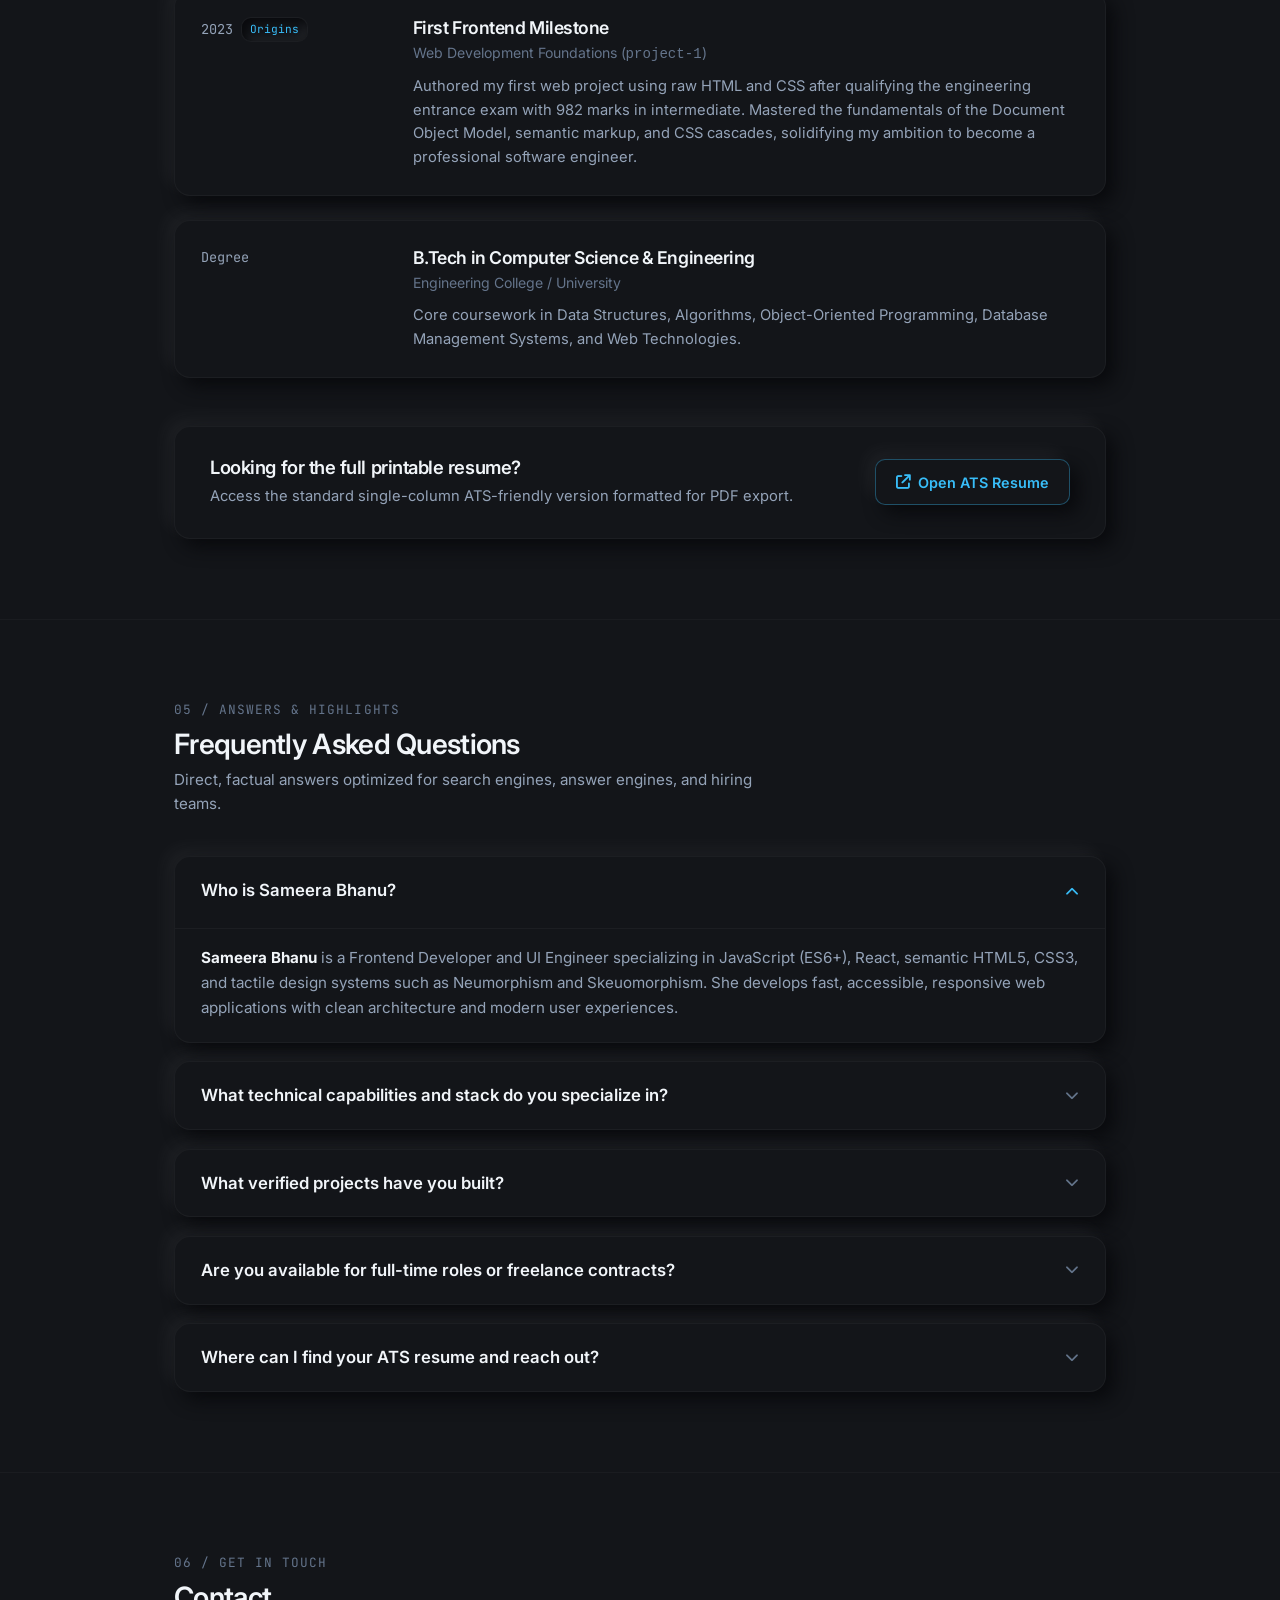
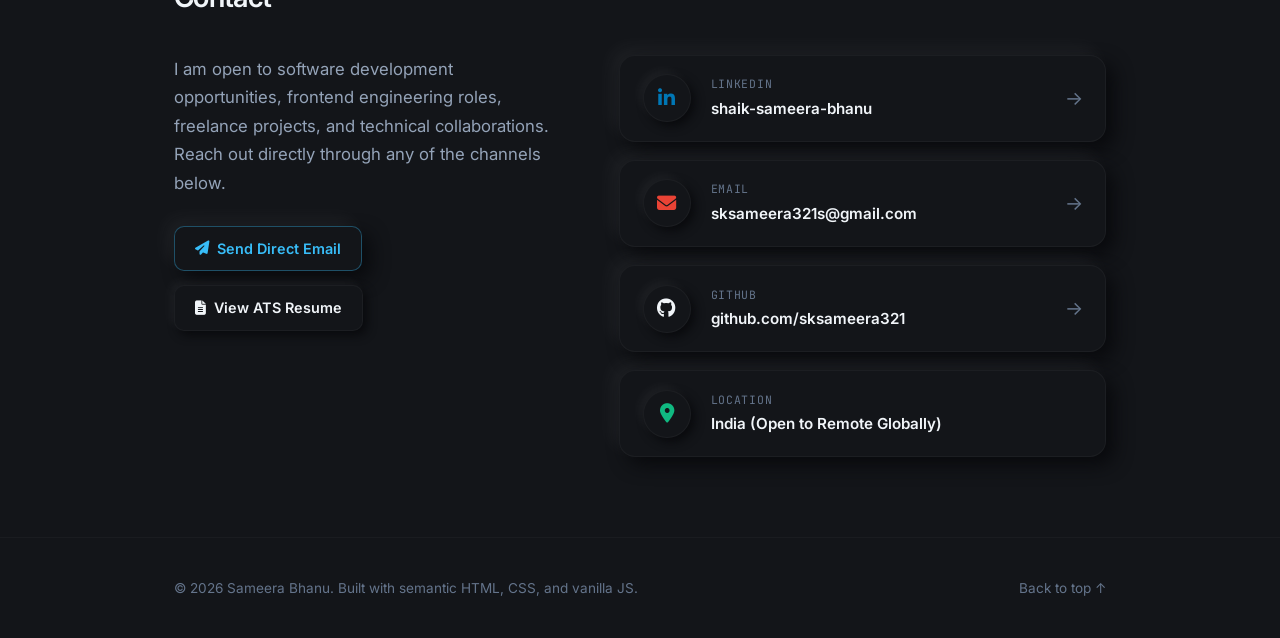
==== commit 0c67668d: "Weave origin story and project-1 milestone into About, Timeline, and Resume" ====
--- a/index.html
+++ b/index.html
@@ -348,10 +348,13 @@
 
         <div class="about-content">
           <p>
-            I am a software developer with a primary focus on frontend development and web fundamentals. I enjoy taking ideas and translating them into cleanly engineered, responsive web products that load fast and work reliably across all modern devices.
+            I am a software developer with a primary focus on frontend engineering and web fundamentals. I enjoy taking ideas and translating them into cleanly engineered, responsive web products that load fast and work reliably across all modern devices.
           </p>
           <p>
-            My engineering approach is grounded in standard web technologies: semantic HTML for structure and accessibility, modular CSS for clean design, and modern JavaScript/React for reactive interfaces. I believe the best web applications are simple, well-architected, and free of unnecessary bloat.
+            My frontend journey began with a clear curiosity: building my very first web page (<a href="https://github.com/sksameera321/project-1" target="_blank" rel="noopener noreferrer" class="neu-inline-link"><code>project-1</code></a>) using raw HTML and CSS after completing my intermediate studies with top academic honors (982 marks) and qualifying the engineering entrance exam. What started as simple markup and inline styles ignited a passionate drive toward software engineering.
+          </p>
+          <p>
+            Since those initial lines of code, I have systematically expanded my engineering horizons &mdash; progressing from foundational DOM manipulation to building practical, full-scale applications including e-commerce storefront clones with state persistence, responsive dining platforms, browser gaming portals, and tactile UI design systems like Neumorphism.
           </p>
         </div>
       </div>
@@ -653,10 +656,10 @@
               <span class="timeline-badge">Active</span>
             </div>
             <div class="timeline-body">
-              <h3 class="timeline-heading">Frontend Developer</h3>
+              <h3 class="timeline-heading">Frontend Developer & UI Engineer</h3>
               <span class="timeline-sub">Web Development & Client Projects</span>
               <p class="timeline-text">
-                Developing responsive web interfaces, landing pages, and web apps with semantic HTML5, CSS3, and modern JavaScript. Integrating RESTful APIs with error handling and modular component structures.
+                Developing responsive web interfaces, landing pages, and interactive web apps with semantic HTML5, CSS3, and modern JavaScript. Implementing tactile design systems (Neumorphism, Skeuomorphism), HTML5 Canvas particle physics, and RESTful API integrations with error handling.
               </p>
             </div>
           </div>
@@ -669,7 +672,21 @@
               <h3 class="timeline-heading">Independent Web Developer</h3>
               <span class="timeline-sub">Open Source & Personal Projects</span>
               <p class="timeline-text">
-                Built interactive web applications including e-commerce storefront clones, task organizers, and portfolio sites. Focused on responsive layouts and clean DOM manipulation.
+                Engineered interactive web applications including an Amazon storefront clone with LocalStorage state persistence, a restaurant ordering system, an arcade game portal, and interactive tools. Focused on responsive layouts, clean component structure, and DOM performance.
+              </p>
+            </div>
+          </div>
+
+          <div class="timeline-entry">
+            <div class="timeline-left">
+              <span class="timeline-date">2023</span>
+              <span class="timeline-badge">Origins</span>
+            </div>
+            <div class="timeline-body">
+              <h3 class="timeline-heading">First Frontend Milestone</h3>
+              <span class="timeline-sub">Web Development Foundations (<a href="https://github.com/sksameera321/project-1" target="_blank" rel="noopener noreferrer" class="neu-inline-link"><code>project-1</code></a>)</span>
+              <p class="timeline-text">
+                Authored my first web project using raw HTML and CSS after qualifying the engineering entrance exam with 982 marks in intermediate. Mastered the fundamentals of the Document Object Model, semantic markup, and CSS cascades, solidifying my ambition to become a professional software engineer.
               </p>
             </div>
           </div>
--- a/style.css
+++ b/style.css
@@ -82,6 +82,18 @@
   box-sizing: border-box;
   margin: 0;
   padding: 0;
+}
+
+/* Prevent transition flicker on initial page load (Anti-FOUC) */
+html.preload,
+html.preload *,
+html.preload *::before,
+html.preload *::after {
+  -webkit-transition: none !important;
+  -moz-transition: none !important;
+  -ms-transition: none !important;
+  -o-transition: none !important;
+  transition: none !important;
 }
 
 html {
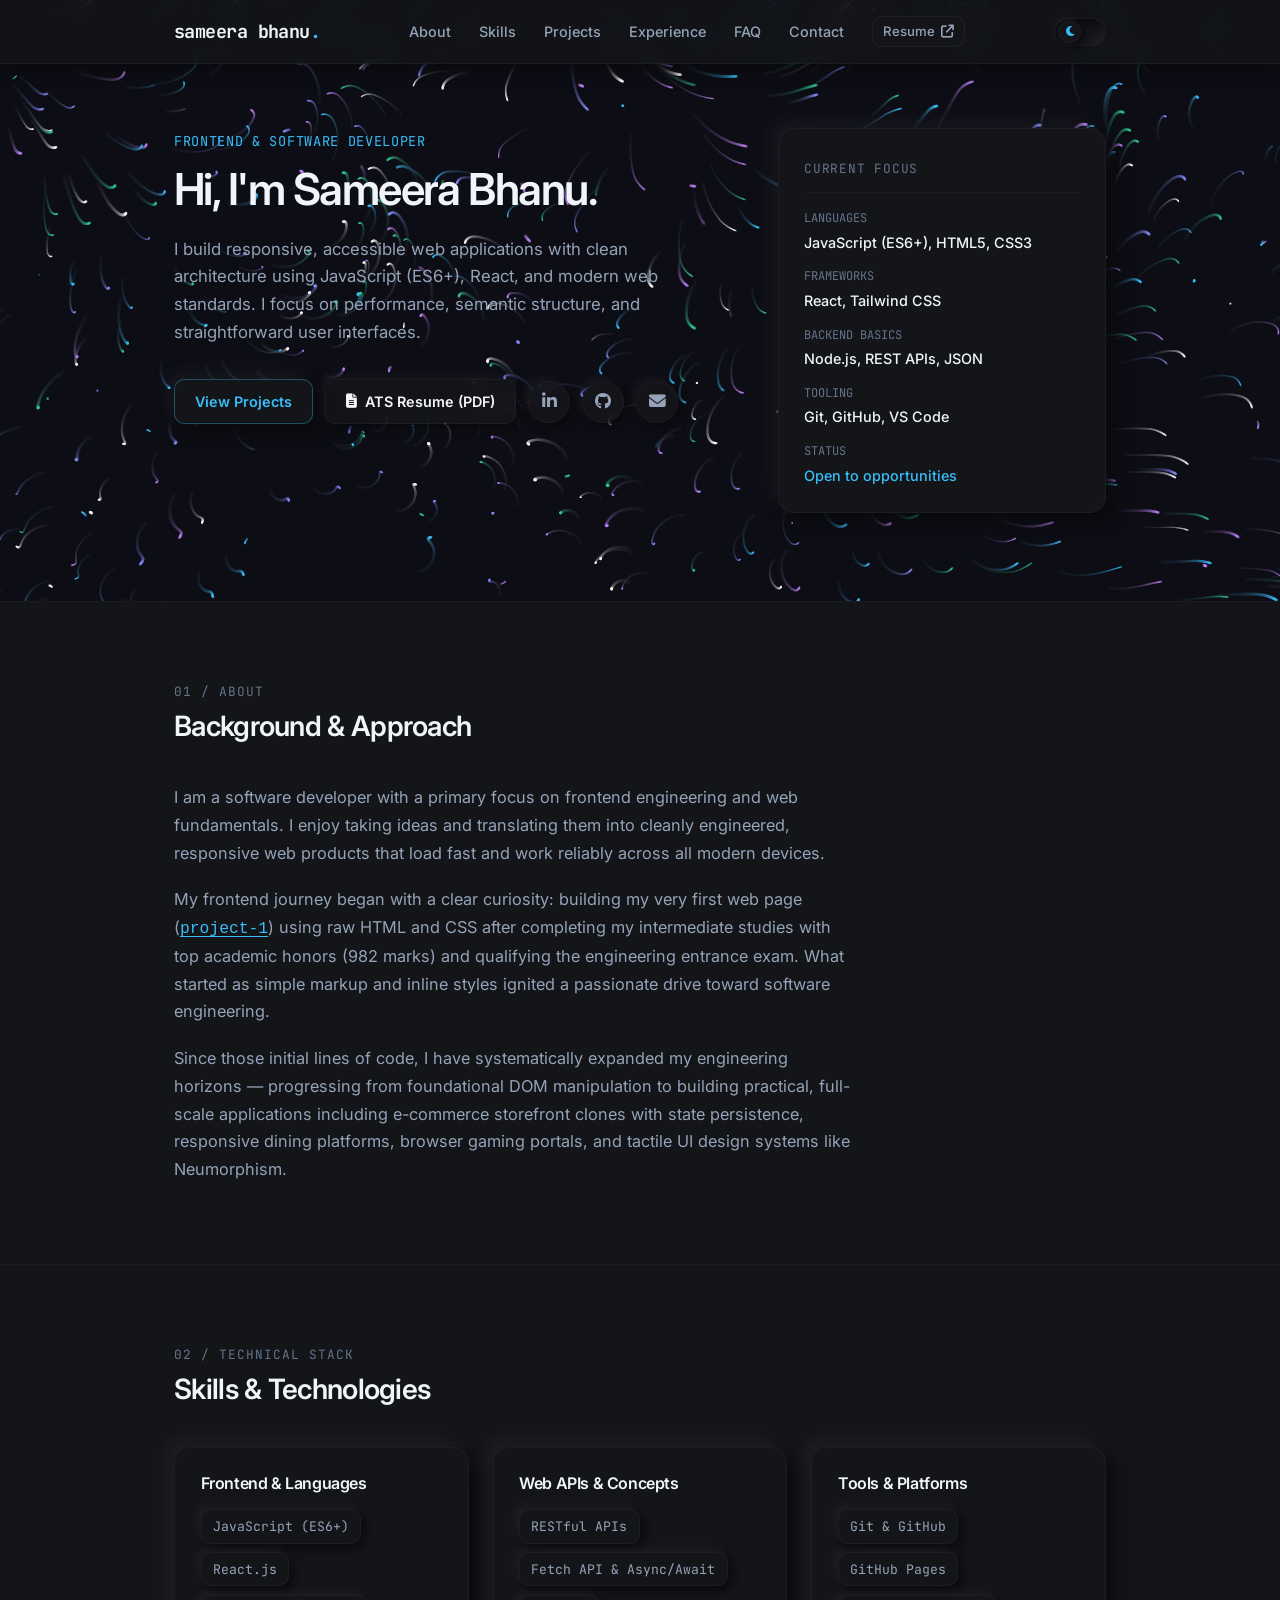
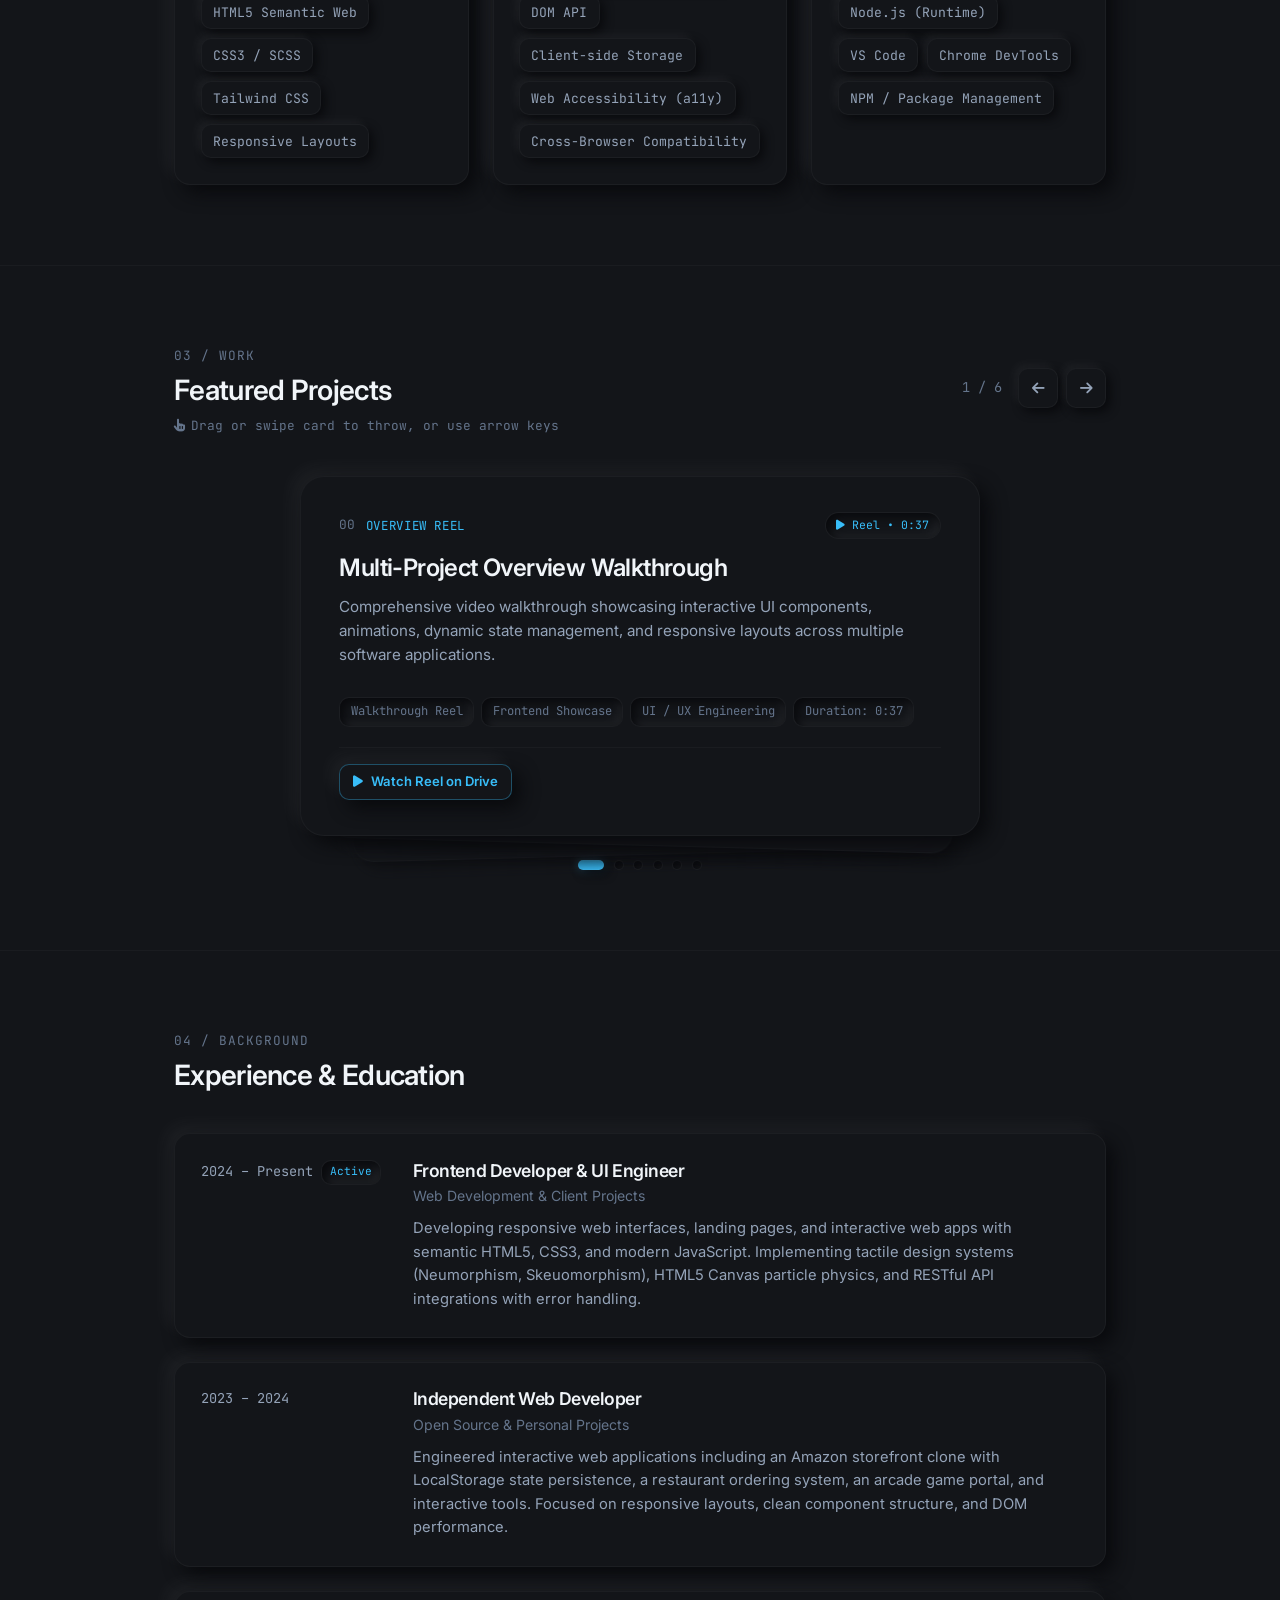
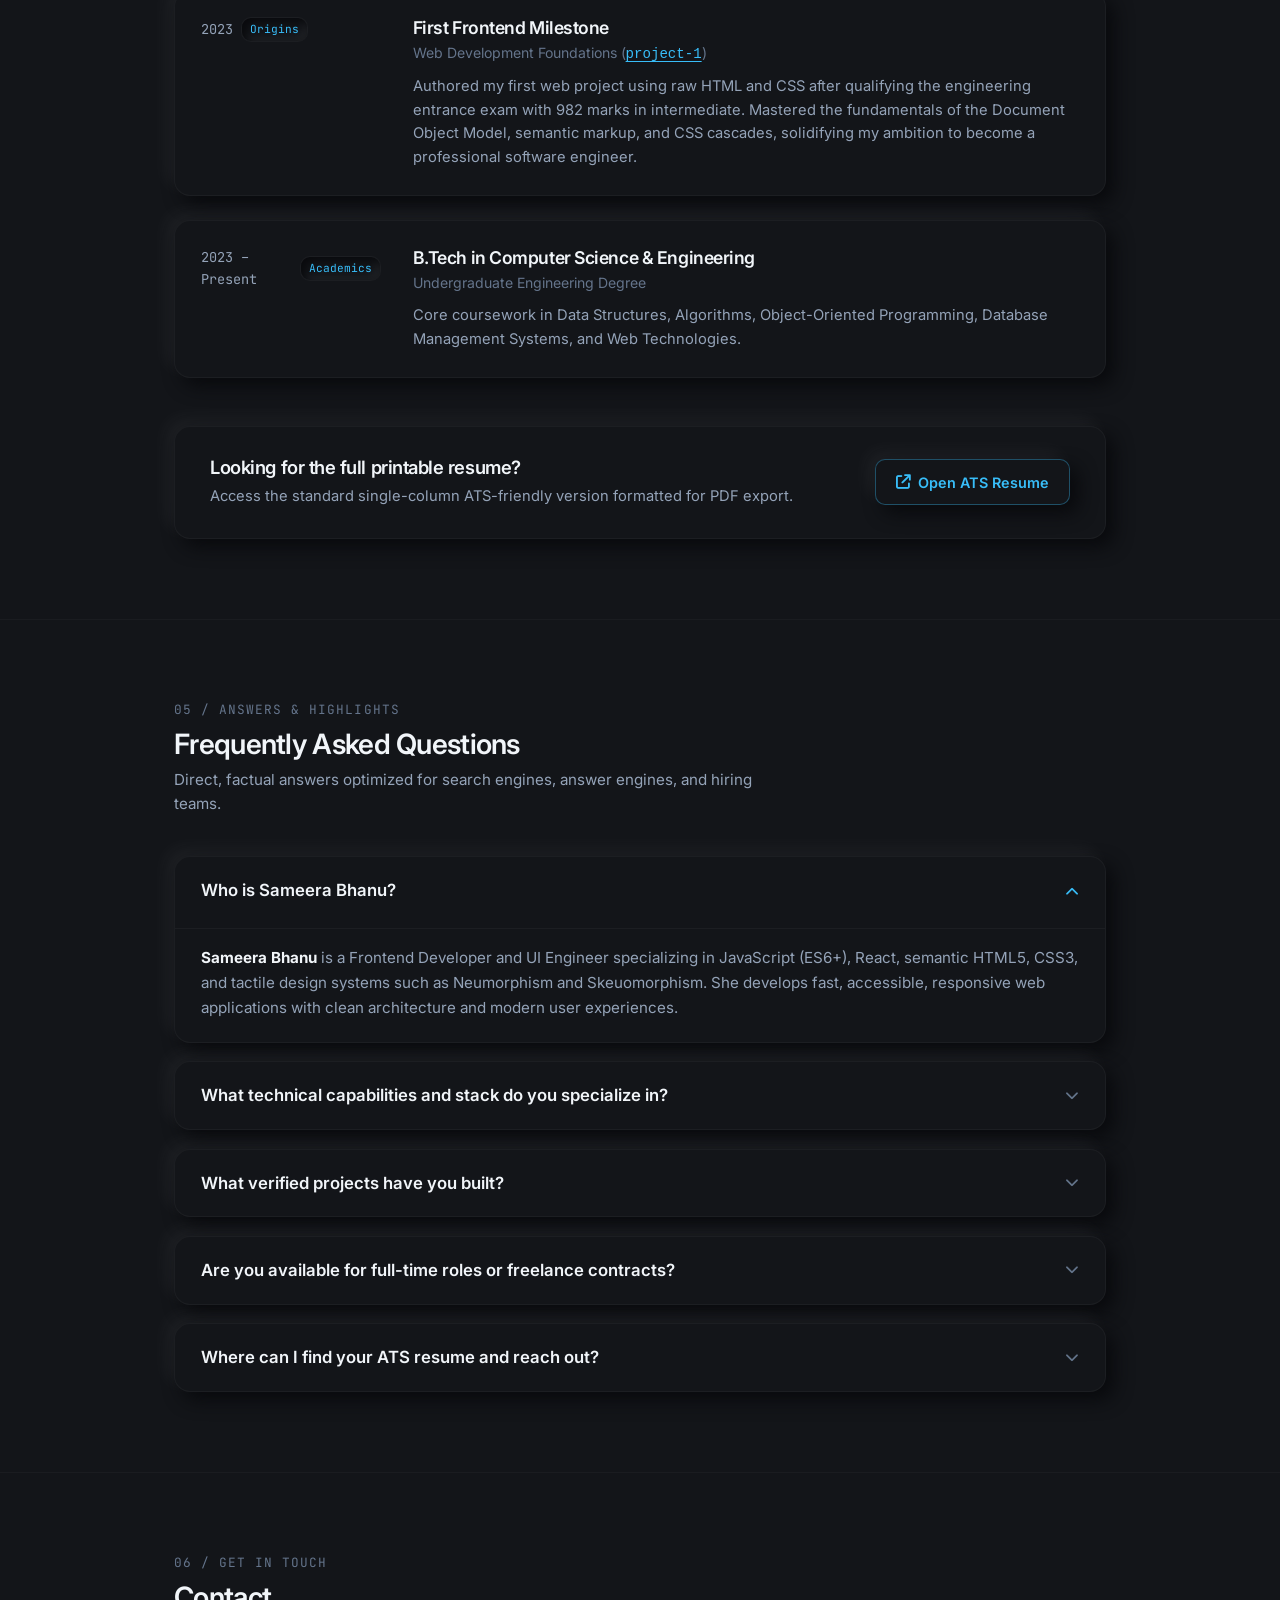
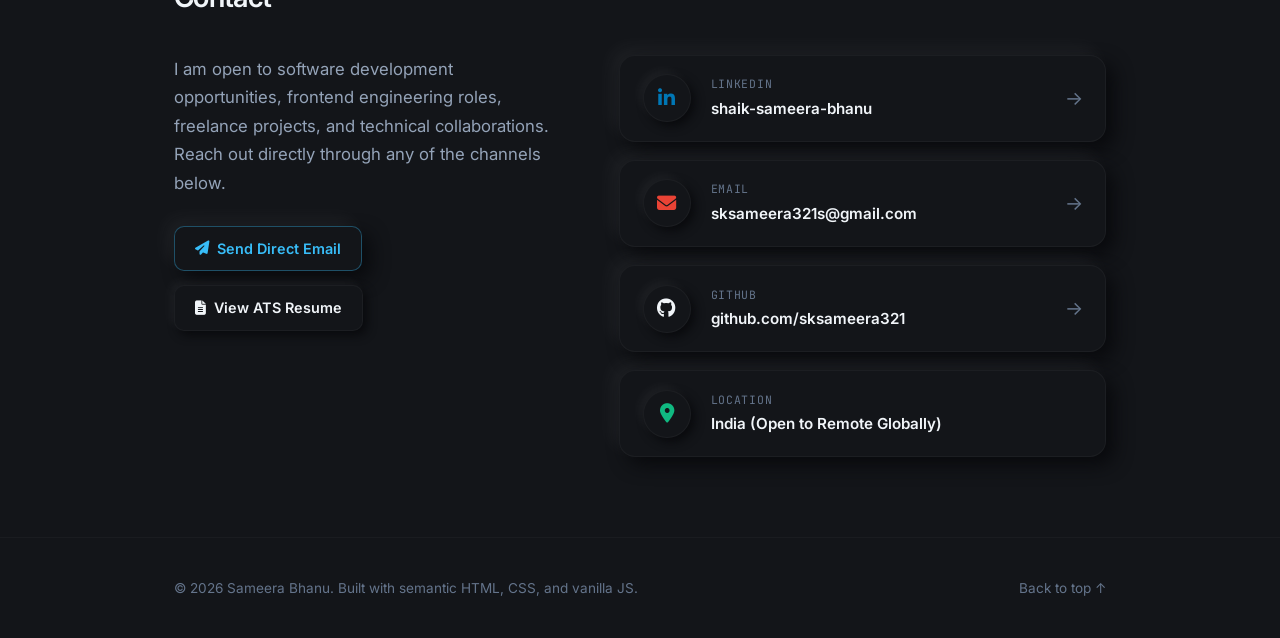
==== commit eb5d4b8d: "Fix timeline card wrapping: prevent date splitting, stack badges neatly, and refine academic entry" ====
--- a/index.html
+++ b/index.html
@@ -693,11 +693,12 @@
 
           <div class="timeline-entry">
             <div class="timeline-left">
-              <span class="timeline-date">Degree</span>
+              <span class="timeline-date">2023 &ndash; Present</span>
+              <span class="timeline-badge">Academics</span>
             </div>
             <div class="timeline-body">
               <h3 class="timeline-heading">B.Tech in Computer Science & Engineering</h3>
-              <span class="timeline-sub">Engineering College / University</span>
+              <span class="timeline-sub">Undergraduate Engineering Degree</span>
               <p class="timeline-text">
                 Core coursework in Data Structures, Algorithms, Object-Oriented Programming, Database Management Systems, and Web Technologies.
               </p>
--- a/style.css
+++ b/style.css
@@ -1016,14 +1016,17 @@
   color: var(--text);
 }
 
-.neu-faq-link {
+.neu-faq-link,
+.neu-inline-link {
   color: var(--highlight);
   text-decoration: underline;
   text-underline-offset: 3px;
   font-weight: 500;
-}
-
-.neu-faq-link:hover {
+  transition: color var(--transition);
+}
+
+.neu-faq-link:hover,
+.neu-inline-link:hover {
   color: var(--text);
 }
 
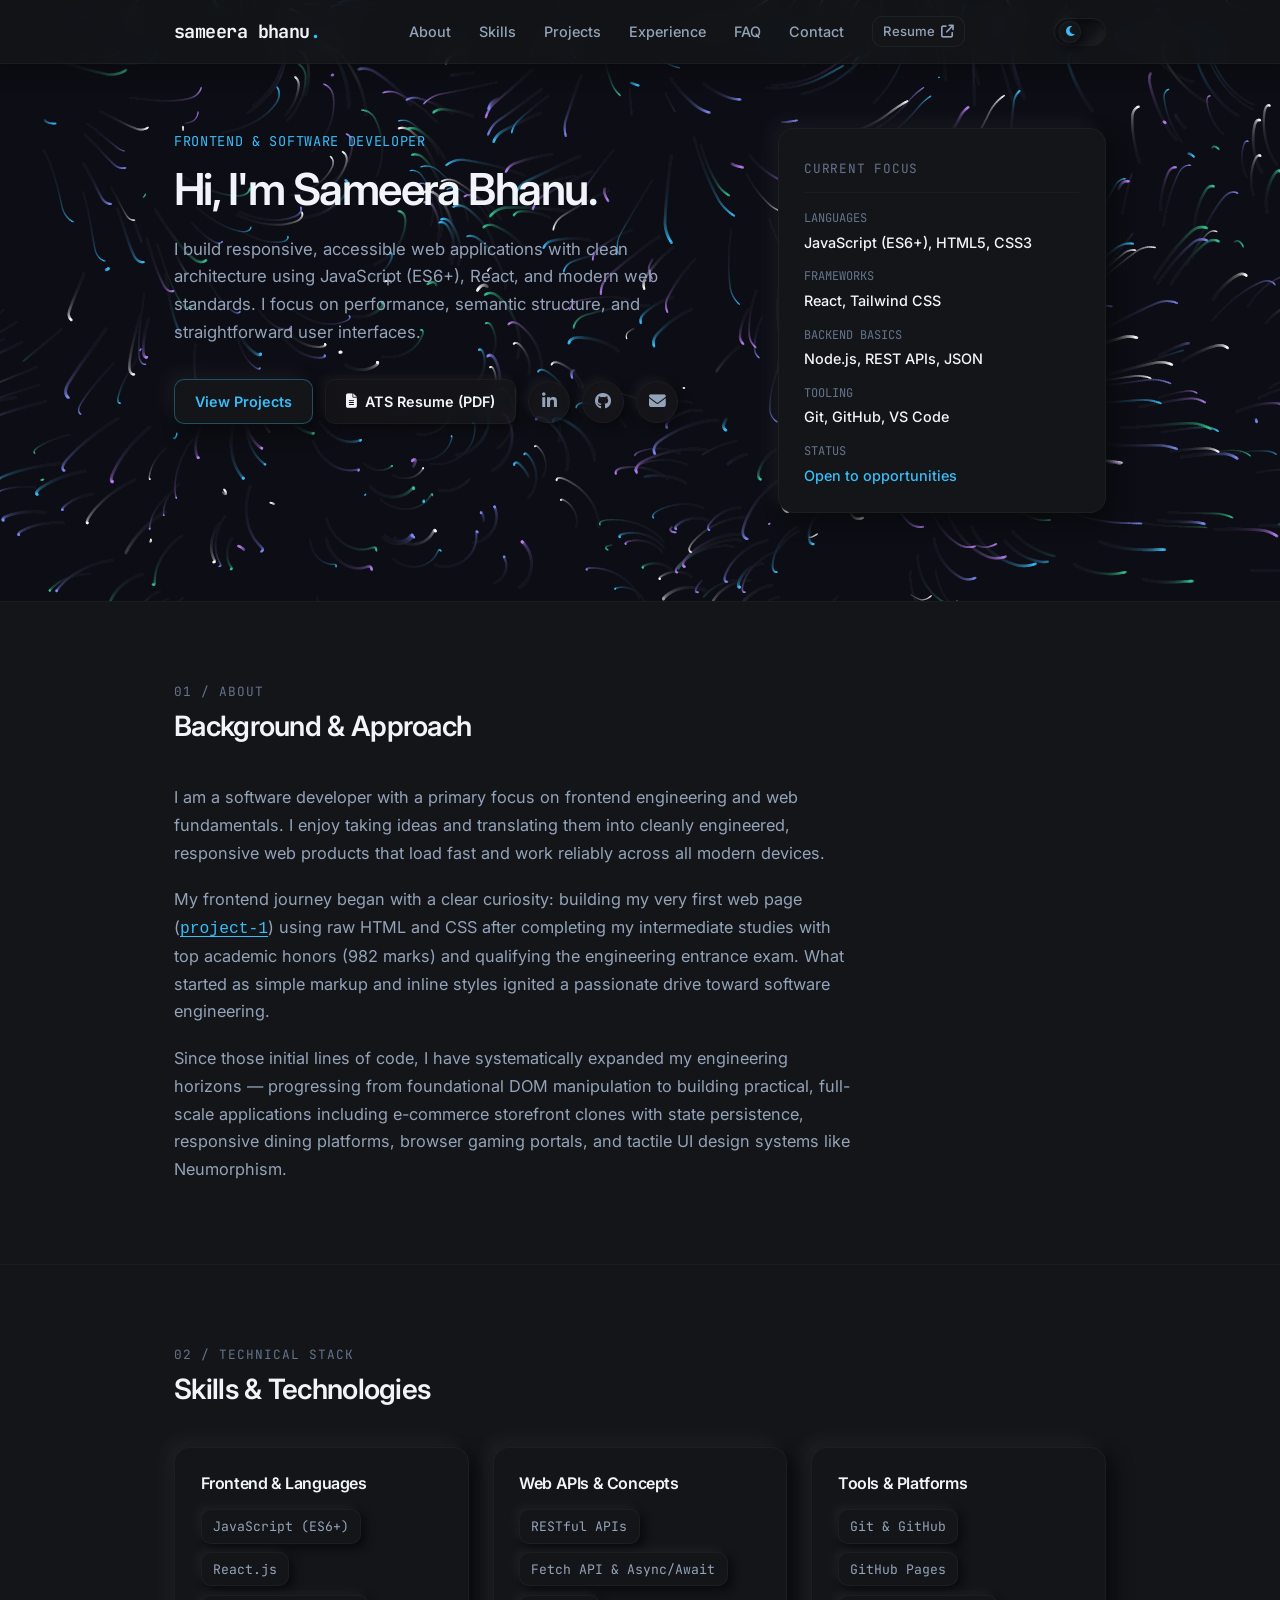
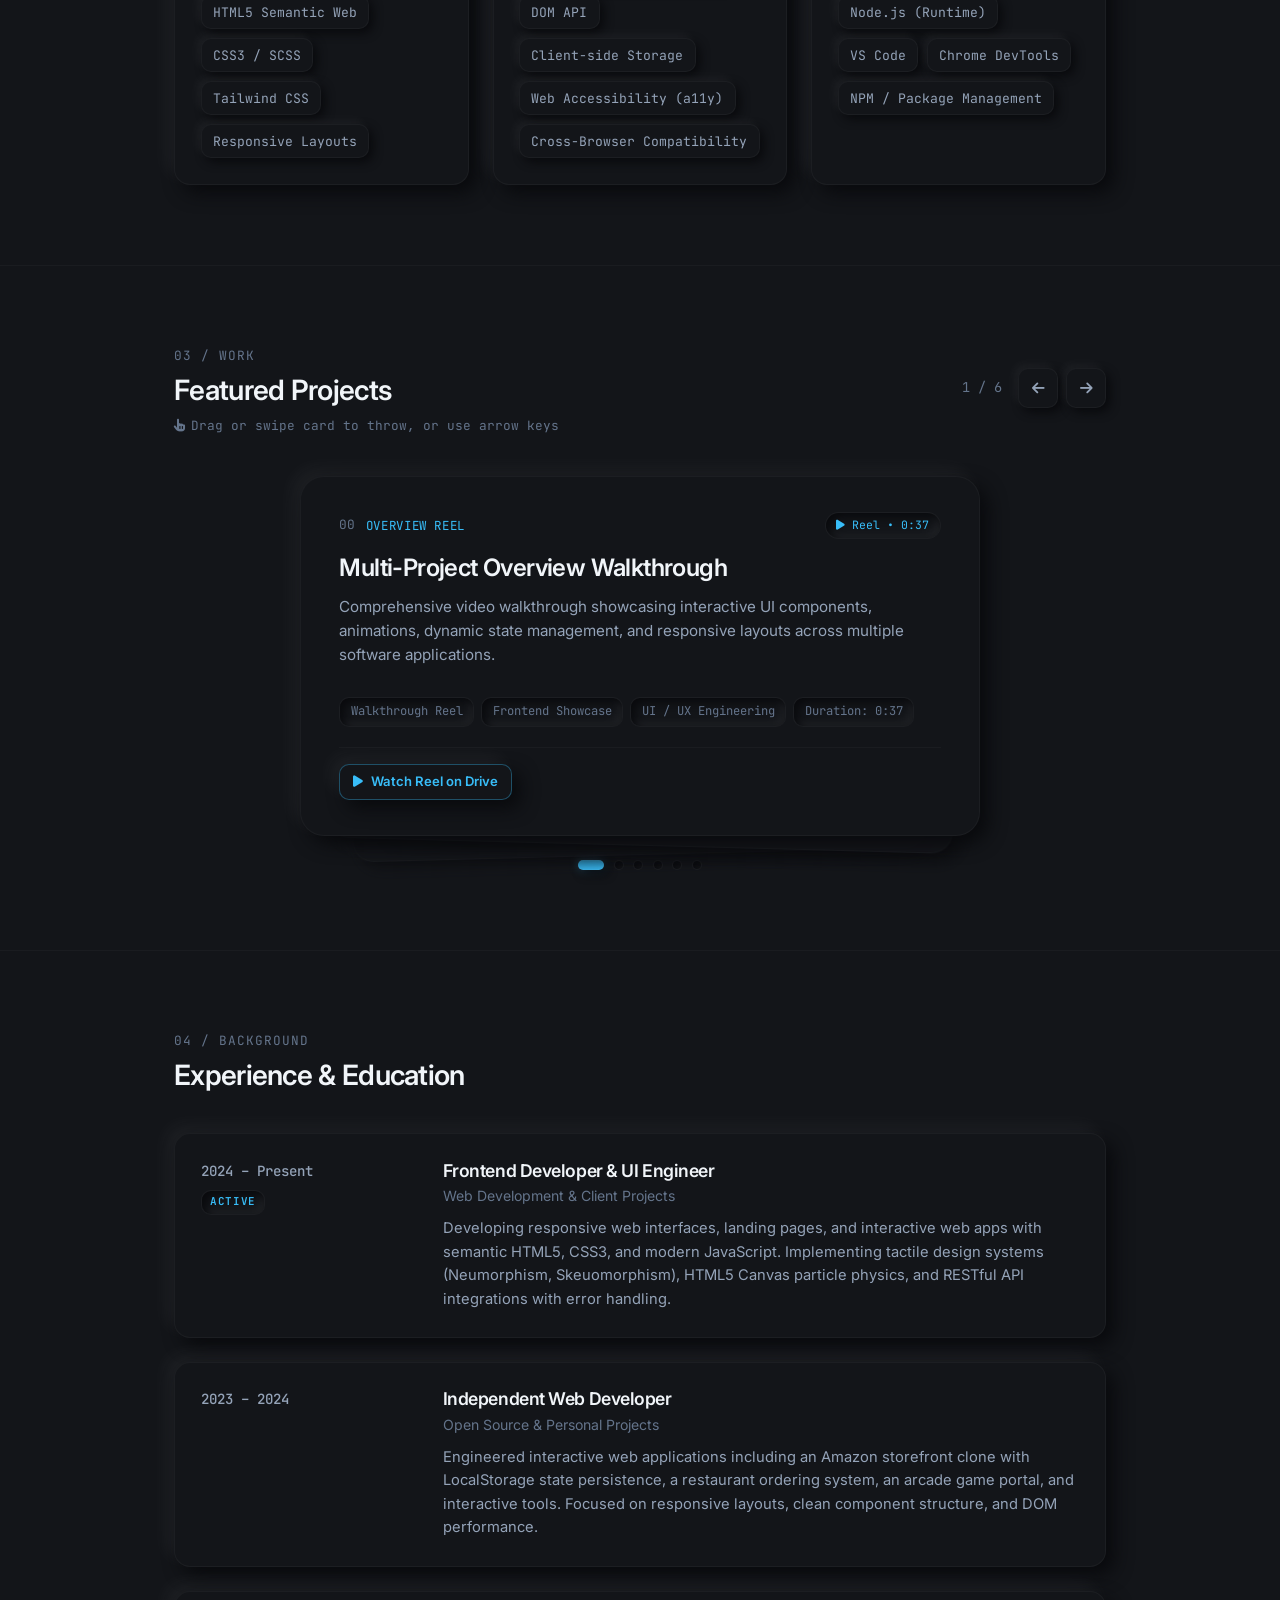
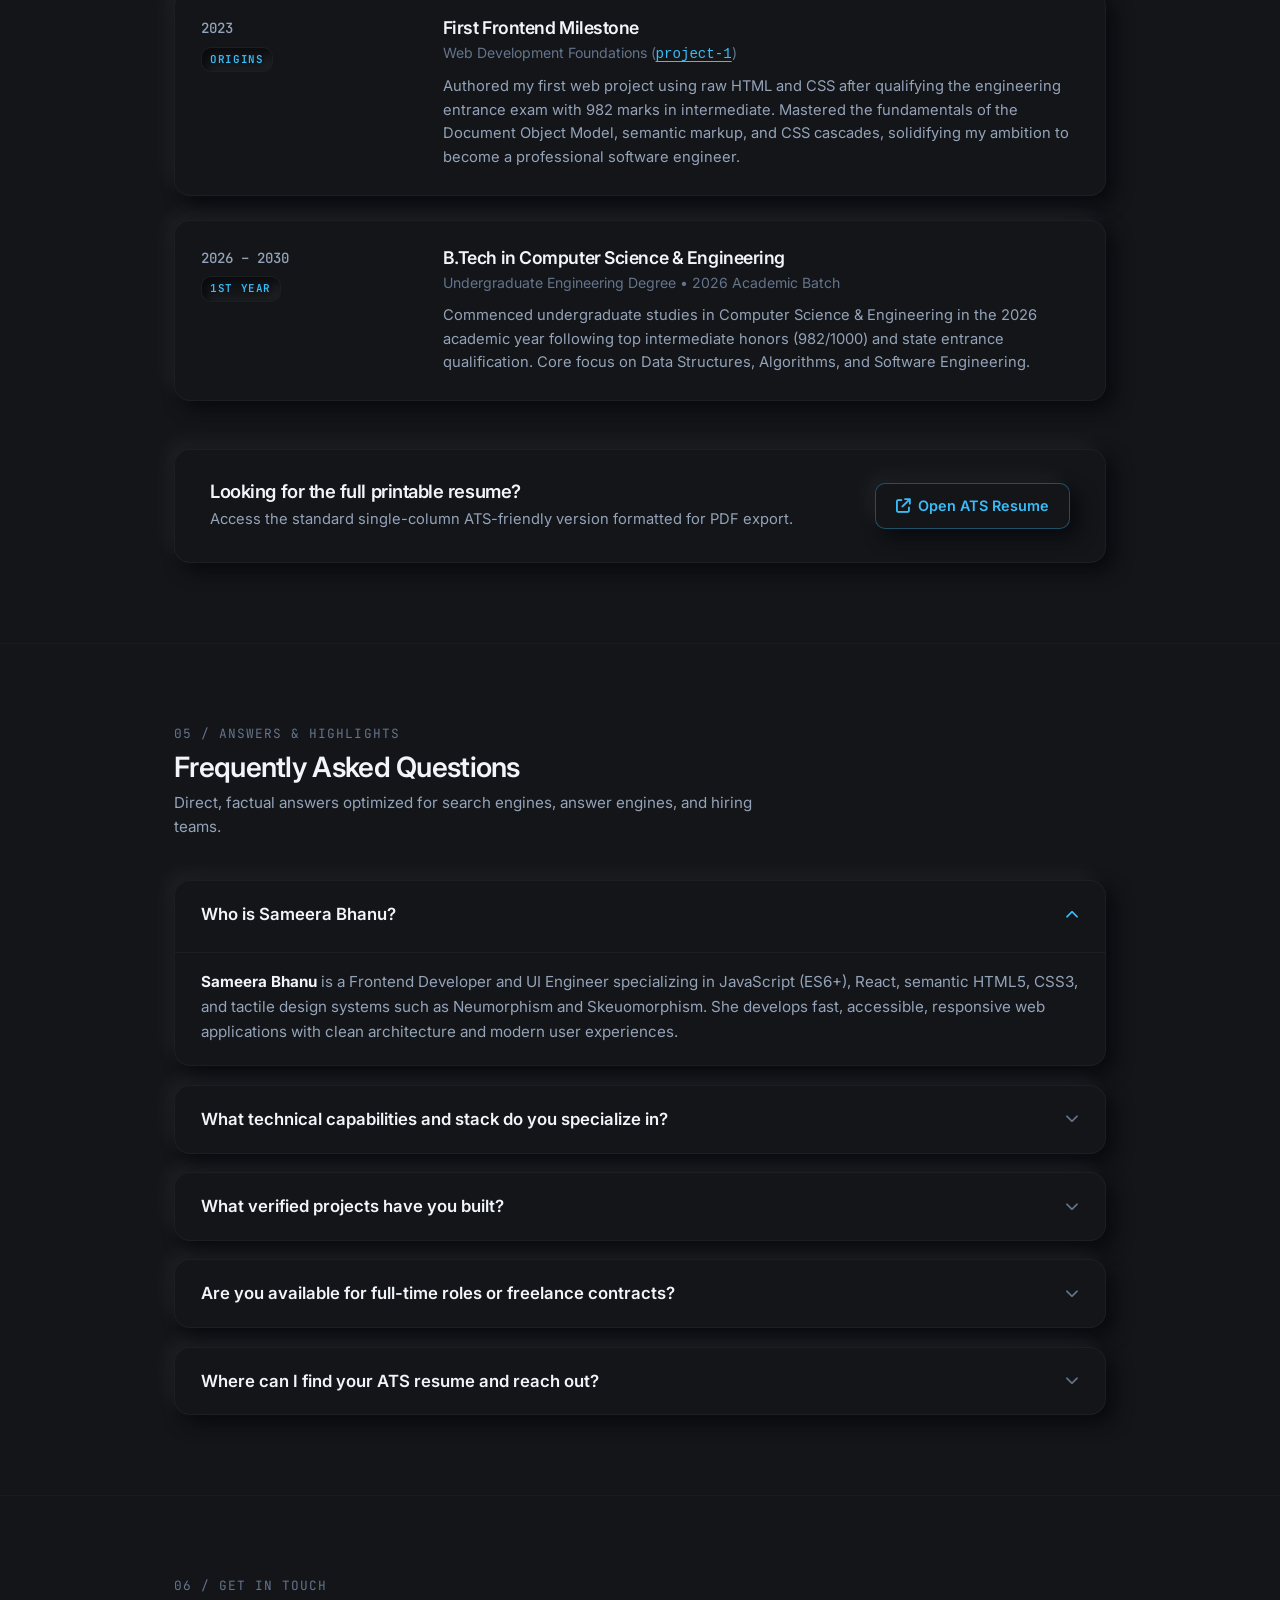
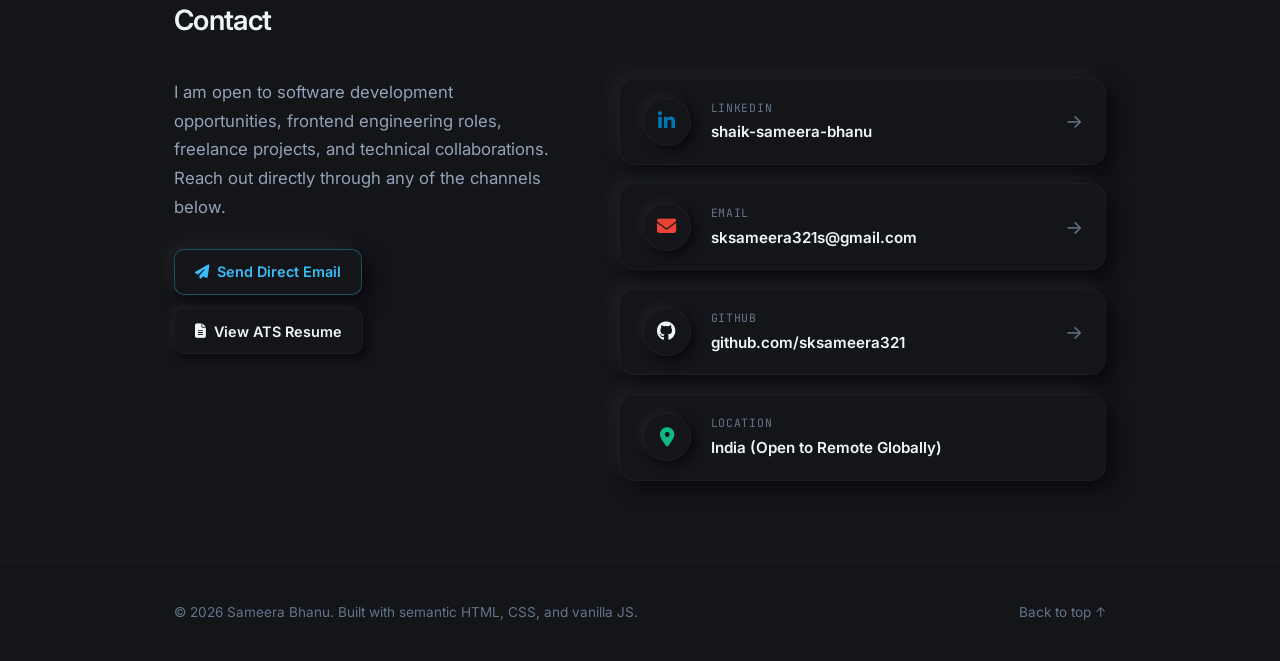
==== commit 7ce1dc21: "Update academic year to 2026 B.Tech batch across timeline, resume, and llms.txt" ====
--- a/index.html
+++ b/index.html
@@ -693,14 +693,14 @@
 
           <div class="timeline-entry">
             <div class="timeline-left">
-              <span class="timeline-date">2023 &ndash; Present</span>
-              <span class="timeline-badge">Academics</span>
+              <span class="timeline-date">2026 &ndash; 2030</span>
+              <span class="timeline-badge">1st Year</span>
             </div>
             <div class="timeline-body">
               <h3 class="timeline-heading">B.Tech in Computer Science & Engineering</h3>
-              <span class="timeline-sub">Undergraduate Engineering Degree</span>
+              <span class="timeline-sub">Undergraduate Engineering Degree &bull; 2026 Academic Batch</span>
               <p class="timeline-text">
-                Core coursework in Data Structures, Algorithms, Object-Oriented Programming, Database Management Systems, and Web Technologies.
+                Commenced undergraduate studies in Computer Science & Engineering in the 2026 academic year following top intermediate honors (982/1000) and state entrance qualification. Core focus on Data Structures, Algorithms, and Software Engineering.
               </p>
             </div>
           </div>
--- a/style.css
+++ b/style.css
@@ -857,7 +857,7 @@
 
 .timeline-entry {
   display: grid;
-  grid-template-columns: 180px 1fr;
+  grid-template-columns: 210px 1fr;
   gap: 2rem;
   align-items: start;
   background-color: var(--bg-card);
@@ -875,25 +875,31 @@
 
 .timeline-left {
   display: flex;
-  align-items: center;
-  gap: 0.5rem;
+  flex-direction: column;
+  align-items: flex-start;
+  gap: 0.45rem;
 }
 
 .timeline-date {
   font-family: var(--font-mono);
-  font-size: 0.85rem;
-  color: var(--text-muted);
+  font-size: 0.88rem;
+  font-weight: 500;
+  color: var(--text-muted);
+  white-space: nowrap;
 }
 
 .timeline-badge {
-  font-size: 0.7rem;
-  font-family: var(--font-mono);
-  padding: 0.15rem 0.5rem;
+  font-size: 0.68rem;
+  font-family: var(--font-mono);
+  font-weight: 600;
+  padding: 0.18rem 0.55rem;
   background-color: var(--bg-card);
   color: var(--highlight);
   border-radius: var(--radius-sm);
   border: 1px solid var(--neu-border);
   box-shadow: var(--neu-pressed);
+  letter-spacing: 0.05em;
+  text-transform: uppercase;
 }
 
 .timeline-heading {
@@ -1207,7 +1213,13 @@
 
   .timeline-entry {
     grid-template-columns: 1fr;
-    gap: 0.5rem;
+    gap: 0.75rem;
+  }
+
+  .timeline-left {
+    flex-direction: row;
+    align-items: center;
+    gap: 0.65rem;
   }
 
   .contact-wrapper {
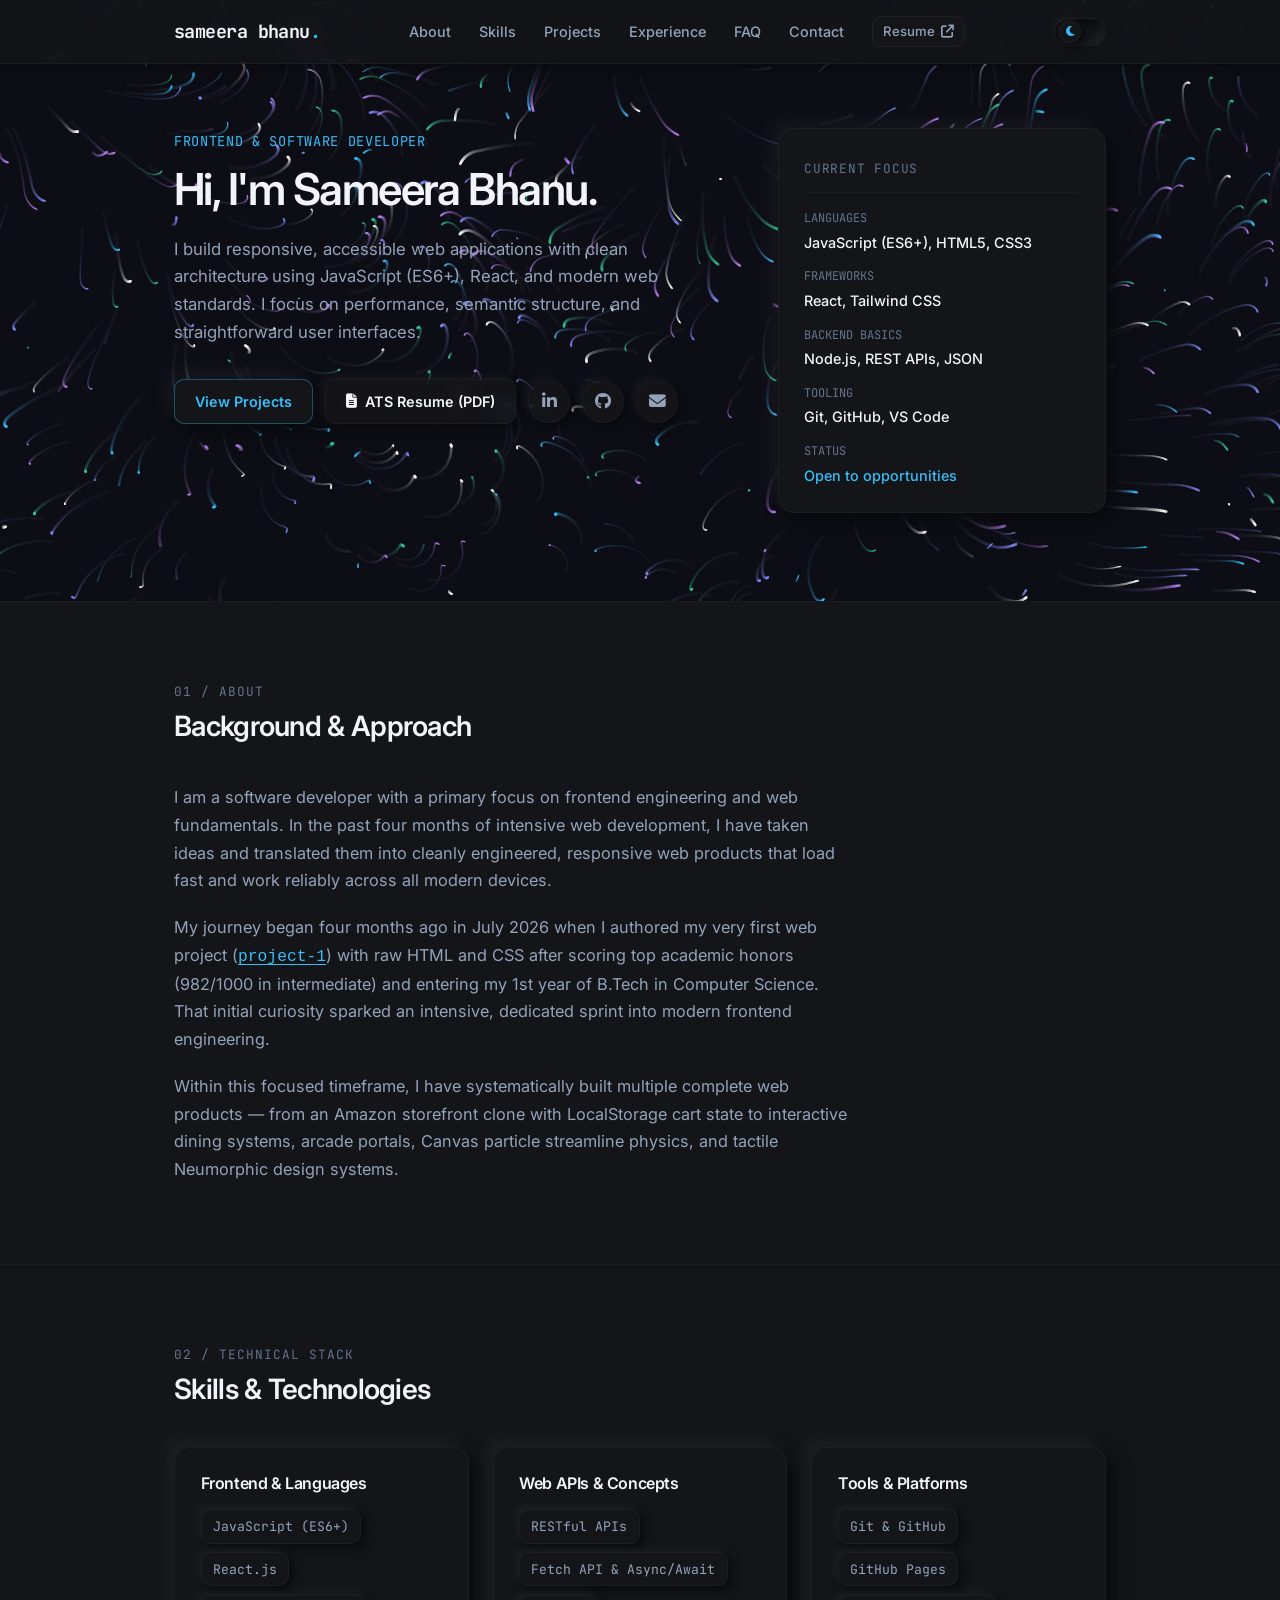
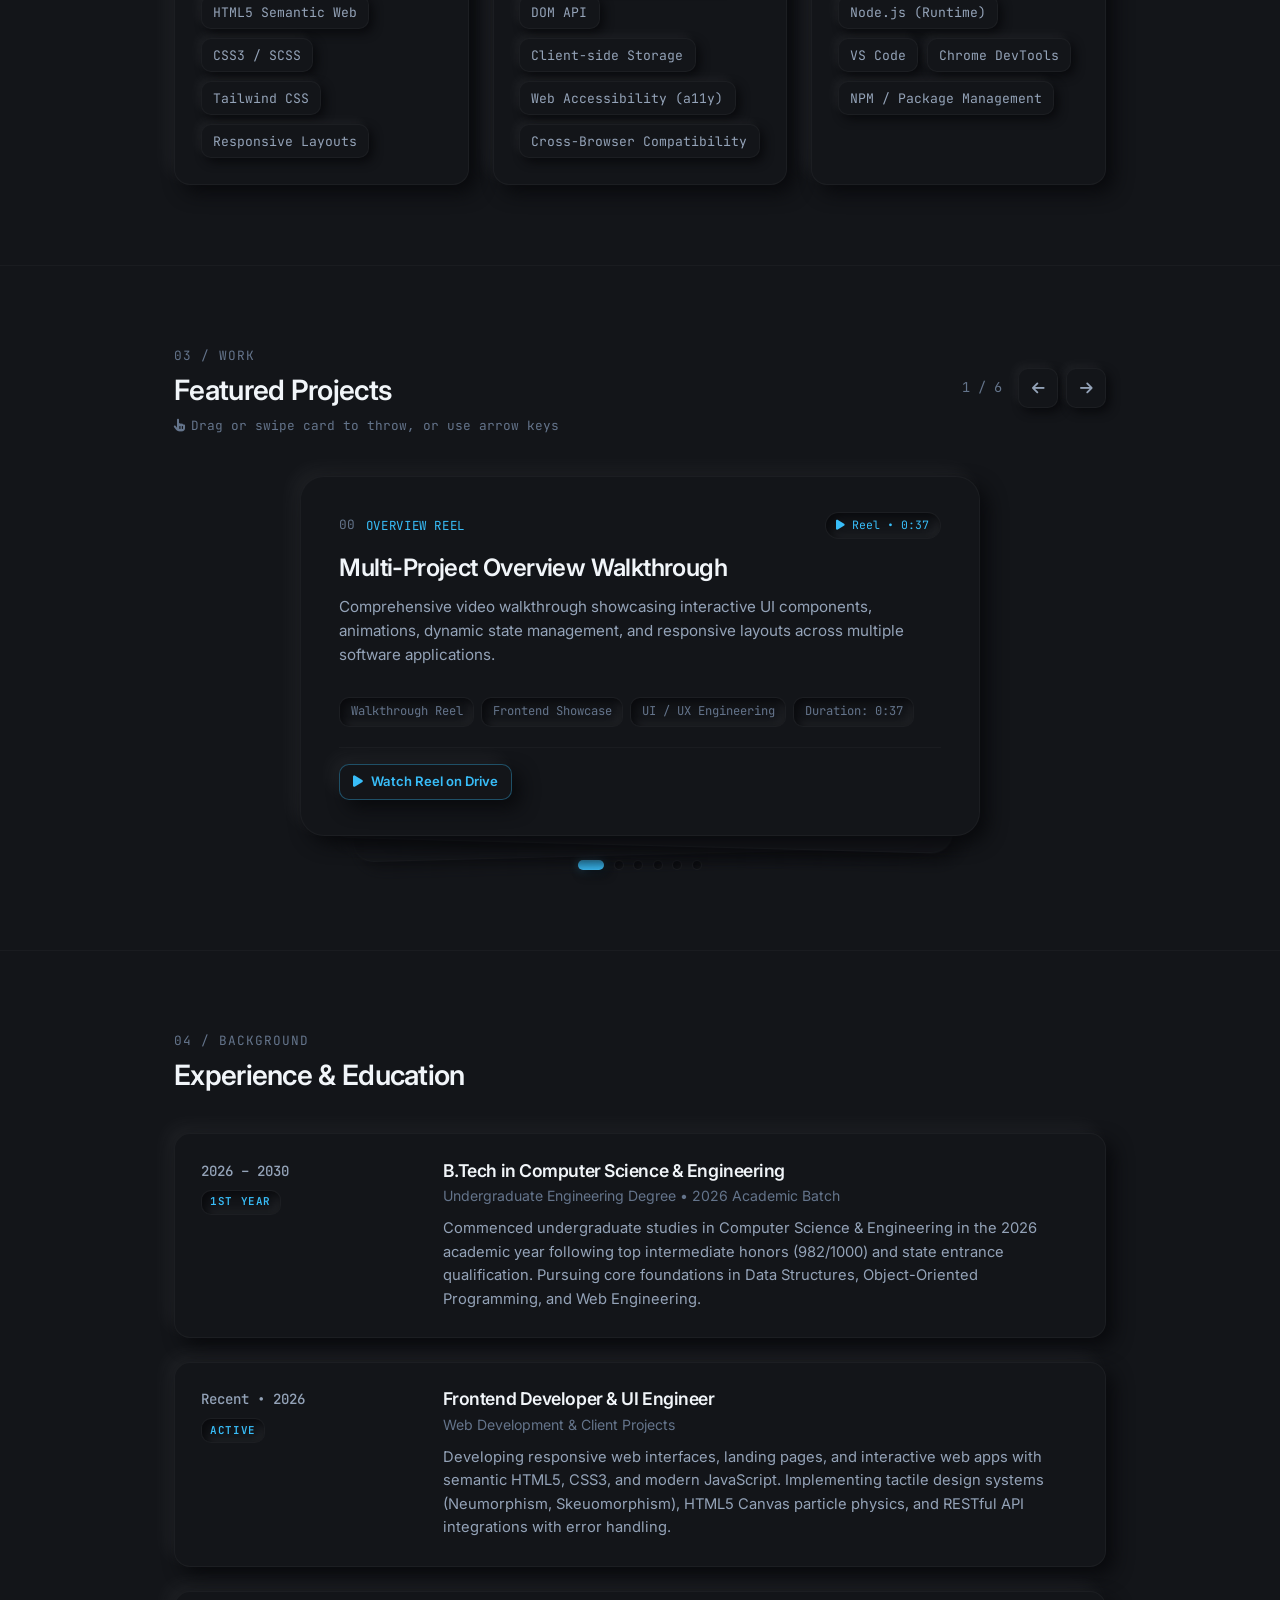
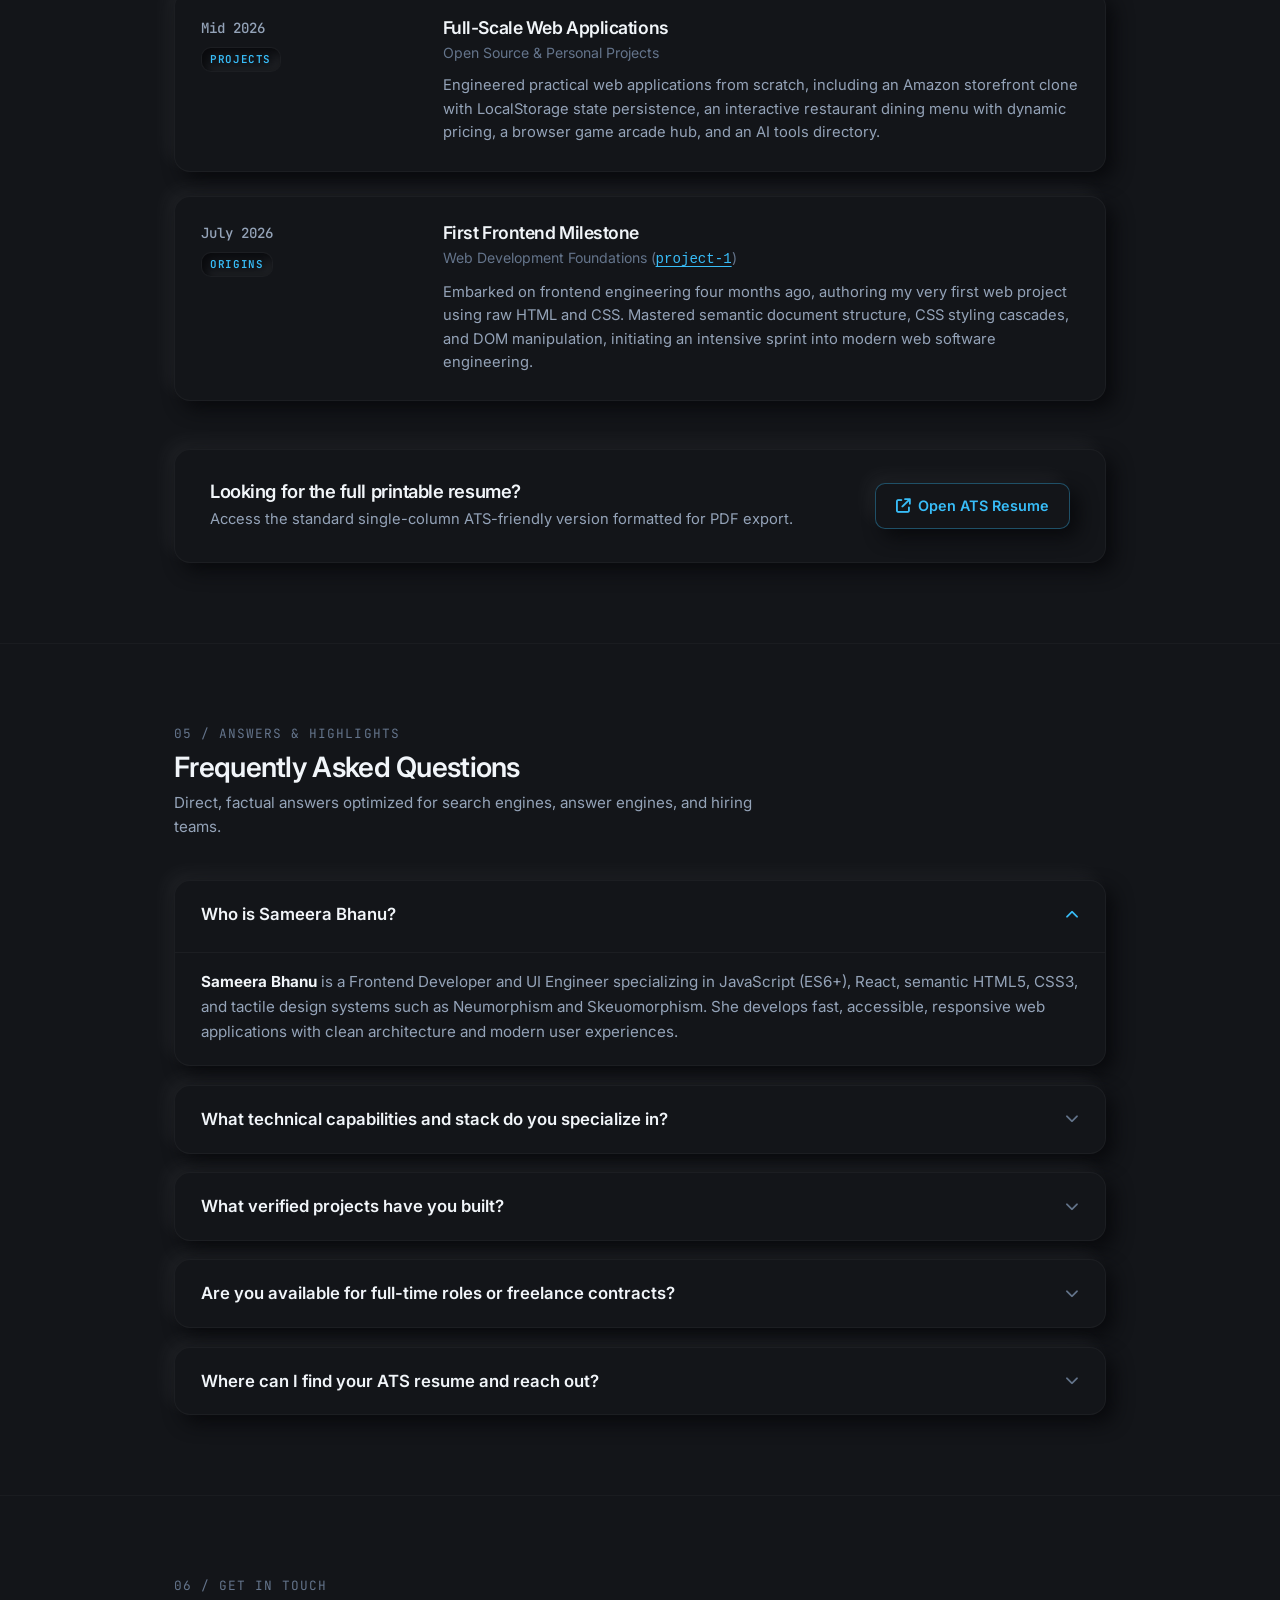
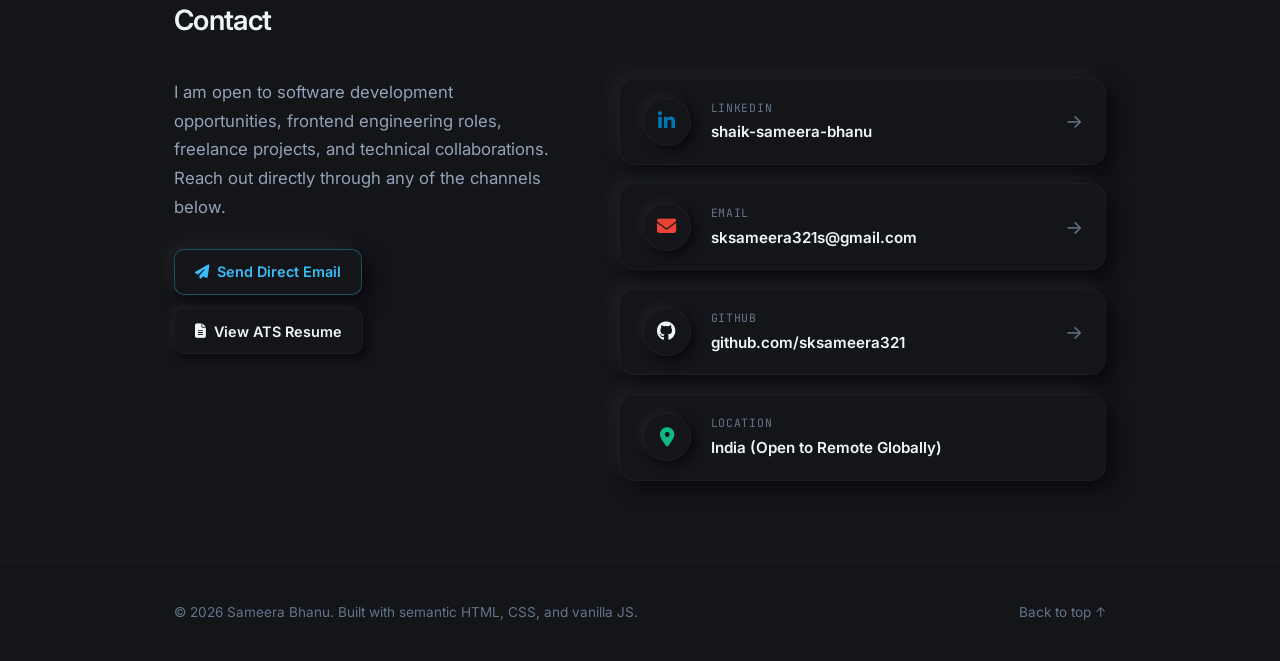
==== commit c7fc330f: "Align timeline and resume to reflect 4-month development journey starting July 2026" ====
--- a/index.html
+++ b/index.html
@@ -348,13 +348,13 @@
 
         <div class="about-content">
           <p>
-            I am a software developer with a primary focus on frontend engineering and web fundamentals. I enjoy taking ideas and translating them into cleanly engineered, responsive web products that load fast and work reliably across all modern devices.
+            I am a software developer with a primary focus on frontend engineering and web fundamentals. In the past four months of intensive web development, I have taken ideas and translated them into cleanly engineered, responsive web products that load fast and work reliably across all modern devices.
           </p>
           <p>
-            My frontend journey began with a clear curiosity: building my very first web page (<a href="https://github.com/sksameera321/project-1" target="_blank" rel="noopener noreferrer" class="neu-inline-link"><code>project-1</code></a>) using raw HTML and CSS after completing my intermediate studies with top academic honors (982 marks) and qualifying the engineering entrance exam. What started as simple markup and inline styles ignited a passionate drive toward software engineering.
+            My journey began four months ago in July 2026 when I authored my very first web project (<a href="https://github.com/sksameera321/project-1" target="_blank" rel="noopener noreferrer" class="neu-inline-link"><code>project-1</code></a>) with raw HTML and CSS after scoring top academic honors (982/1000 in intermediate) and entering my 1st year of B.Tech in Computer Science. That initial curiosity sparked an intensive, dedicated sprint into modern frontend engineering.
           </p>
           <p>
-            Since those initial lines of code, I have systematically expanded my engineering horizons &mdash; progressing from foundational DOM manipulation to building practical, full-scale applications including e-commerce storefront clones with state persistence, responsive dining platforms, browser gaming portals, and tactile UI design systems like Neumorphism.
+            Within this focused timeframe, I have systematically built multiple complete web products &mdash; from an Amazon storefront clone with LocalStorage cart state to interactive dining systems, arcade portals, Canvas particle streamline physics, and tactile Neumorphic design systems.
           </p>
         </div>
       </div>
@@ -652,7 +652,21 @@
         <div class="timeline-container">
           <div class="timeline-entry">
             <div class="timeline-left">
-              <span class="timeline-date">2024 &ndash; Present</span>
+              <span class="timeline-date">2026 &ndash; 2030</span>
+              <span class="timeline-badge">1st Year</span>
+            </div>
+            <div class="timeline-body">
+              <h3 class="timeline-heading">B.Tech in Computer Science & Engineering</h3>
+              <span class="timeline-sub">Undergraduate Engineering Degree &bull; 2026 Academic Batch</span>
+              <p class="timeline-text">
+                Commenced undergraduate studies in Computer Science & Engineering in the 2026 academic year following top intermediate honors (982/1000) and state entrance qualification. Pursuing core foundations in Data Structures, Object-Oriented Programming, and Web Engineering.
+              </p>
+            </div>
+          </div>
+
+          <div class="timeline-entry">
+            <div class="timeline-left">
+              <span class="timeline-date">Recent &bull; 2026</span>
               <span class="timeline-badge">Active</span>
             </div>
             <div class="timeline-body">
@@ -666,41 +680,28 @@
 
           <div class="timeline-entry">
             <div class="timeline-left">
-              <span class="timeline-date">2023 &ndash; 2024</span>
+              <span class="timeline-date">Mid 2026</span>
+              <span class="timeline-badge">Projects</span>
             </div>
             <div class="timeline-body">
-              <h3 class="timeline-heading">Independent Web Developer</h3>
+              <h3 class="timeline-heading">Full-Scale Web Applications</h3>
               <span class="timeline-sub">Open Source & Personal Projects</span>
               <p class="timeline-text">
-                Engineered interactive web applications including an Amazon storefront clone with LocalStorage state persistence, a restaurant ordering system, an arcade game portal, and interactive tools. Focused on responsive layouts, clean component structure, and DOM performance.
+                Engineered practical web applications from scratch, including an Amazon storefront clone with LocalStorage state persistence, an interactive restaurant dining menu with dynamic pricing, a browser game arcade hub, and an AI tools directory.
               </p>
             </div>
           </div>
 
           <div class="timeline-entry">
             <div class="timeline-left">
-              <span class="timeline-date">2023</span>
+              <span class="timeline-date">July 2026</span>
               <span class="timeline-badge">Origins</span>
             </div>
             <div class="timeline-body">
               <h3 class="timeline-heading">First Frontend Milestone</h3>
               <span class="timeline-sub">Web Development Foundations (<a href="https://github.com/sksameera321/project-1" target="_blank" rel="noopener noreferrer" class="neu-inline-link"><code>project-1</code></a>)</span>
               <p class="timeline-text">
-                Authored my first web project using raw HTML and CSS after qualifying the engineering entrance exam with 982 marks in intermediate. Mastered the fundamentals of the Document Object Model, semantic markup, and CSS cascades, solidifying my ambition to become a professional software engineer.
-              </p>
-            </div>
-          </div>
-
-          <div class="timeline-entry">
-            <div class="timeline-left">
-              <span class="timeline-date">2026 &ndash; 2030</span>
-              <span class="timeline-badge">1st Year</span>
-            </div>
-            <div class="timeline-body">
-              <h3 class="timeline-heading">B.Tech in Computer Science & Engineering</h3>
-              <span class="timeline-sub">Undergraduate Engineering Degree &bull; 2026 Academic Batch</span>
-              <p class="timeline-text">
-                Commenced undergraduate studies in Computer Science & Engineering in the 2026 academic year following top intermediate honors (982/1000) and state entrance qualification. Core focus on Data Structures, Algorithms, and Software Engineering.
+                Embarked on frontend engineering four months ago, authoring my very first web project using raw HTML and CSS. Mastered semantic document structure, CSS styling cascades, and DOM manipulation, initiating an intensive sprint into modern web software engineering.
               </p>
             </div>
           </div>
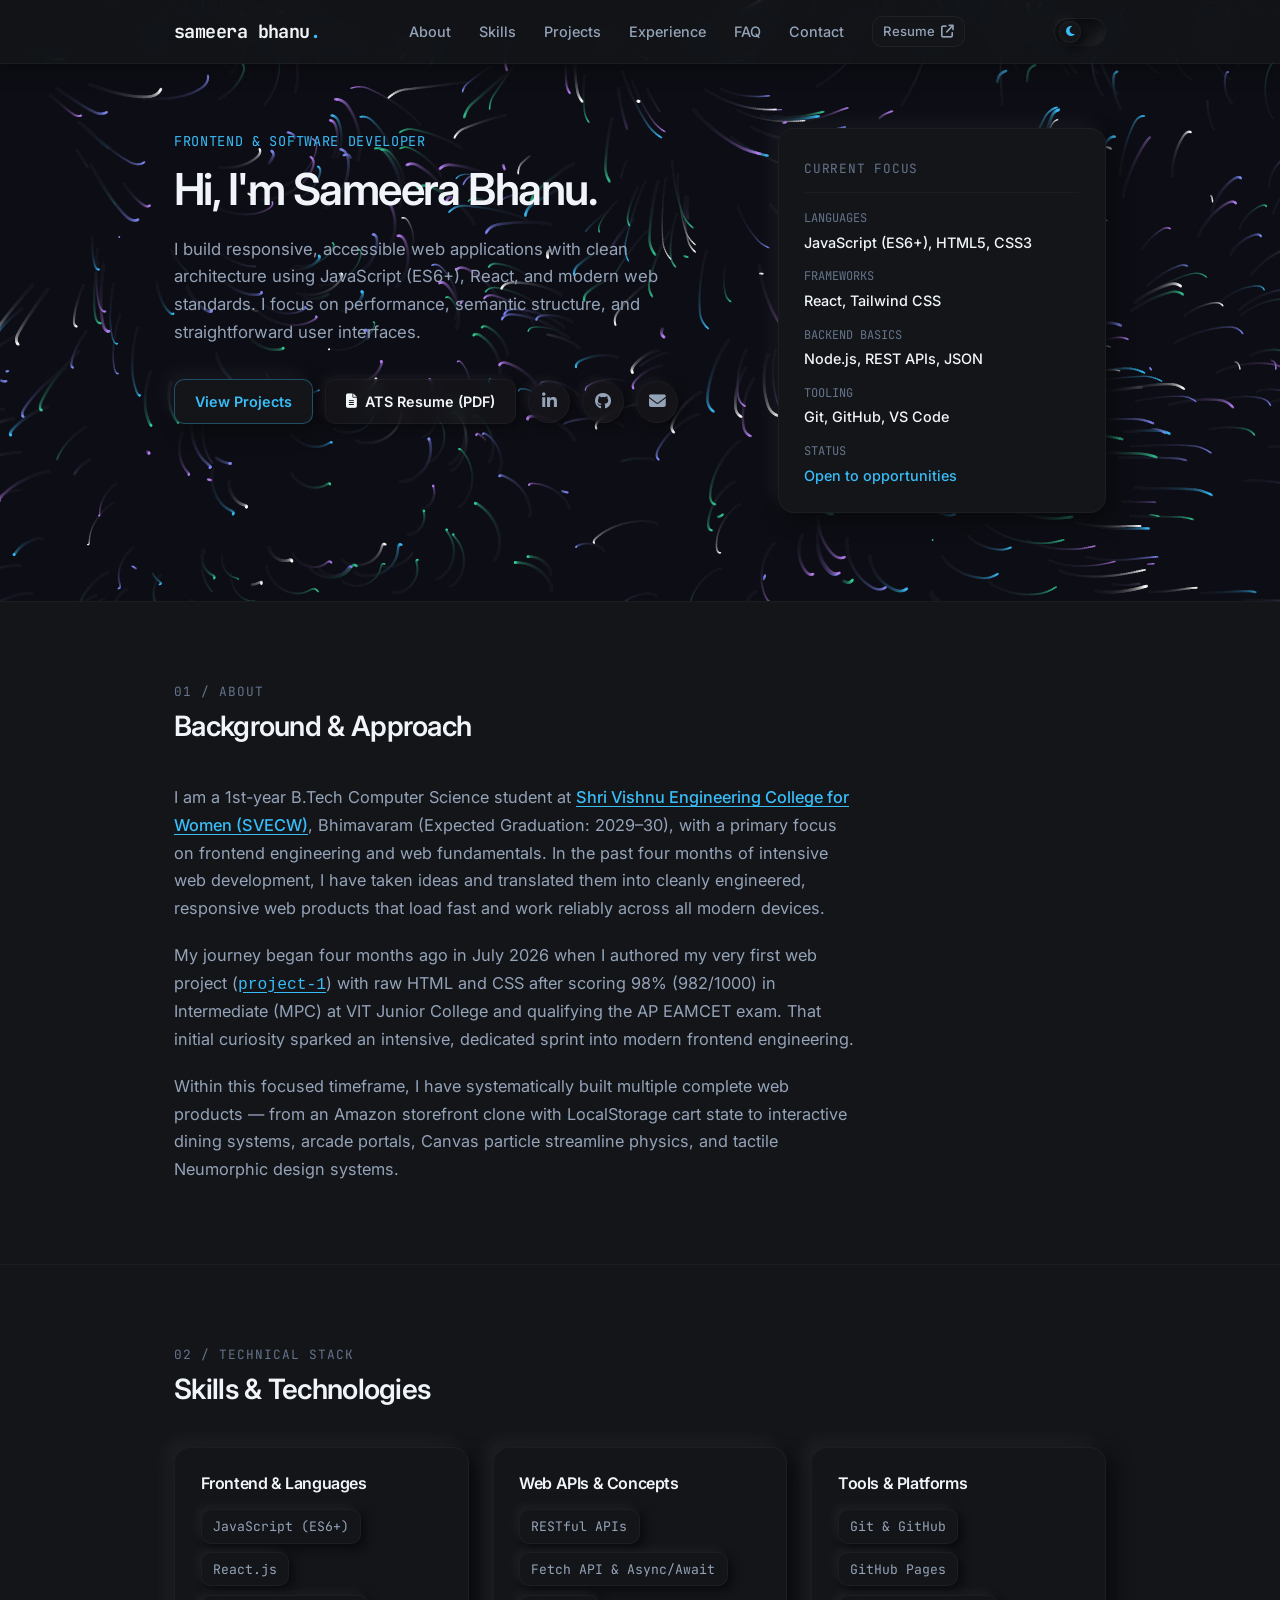
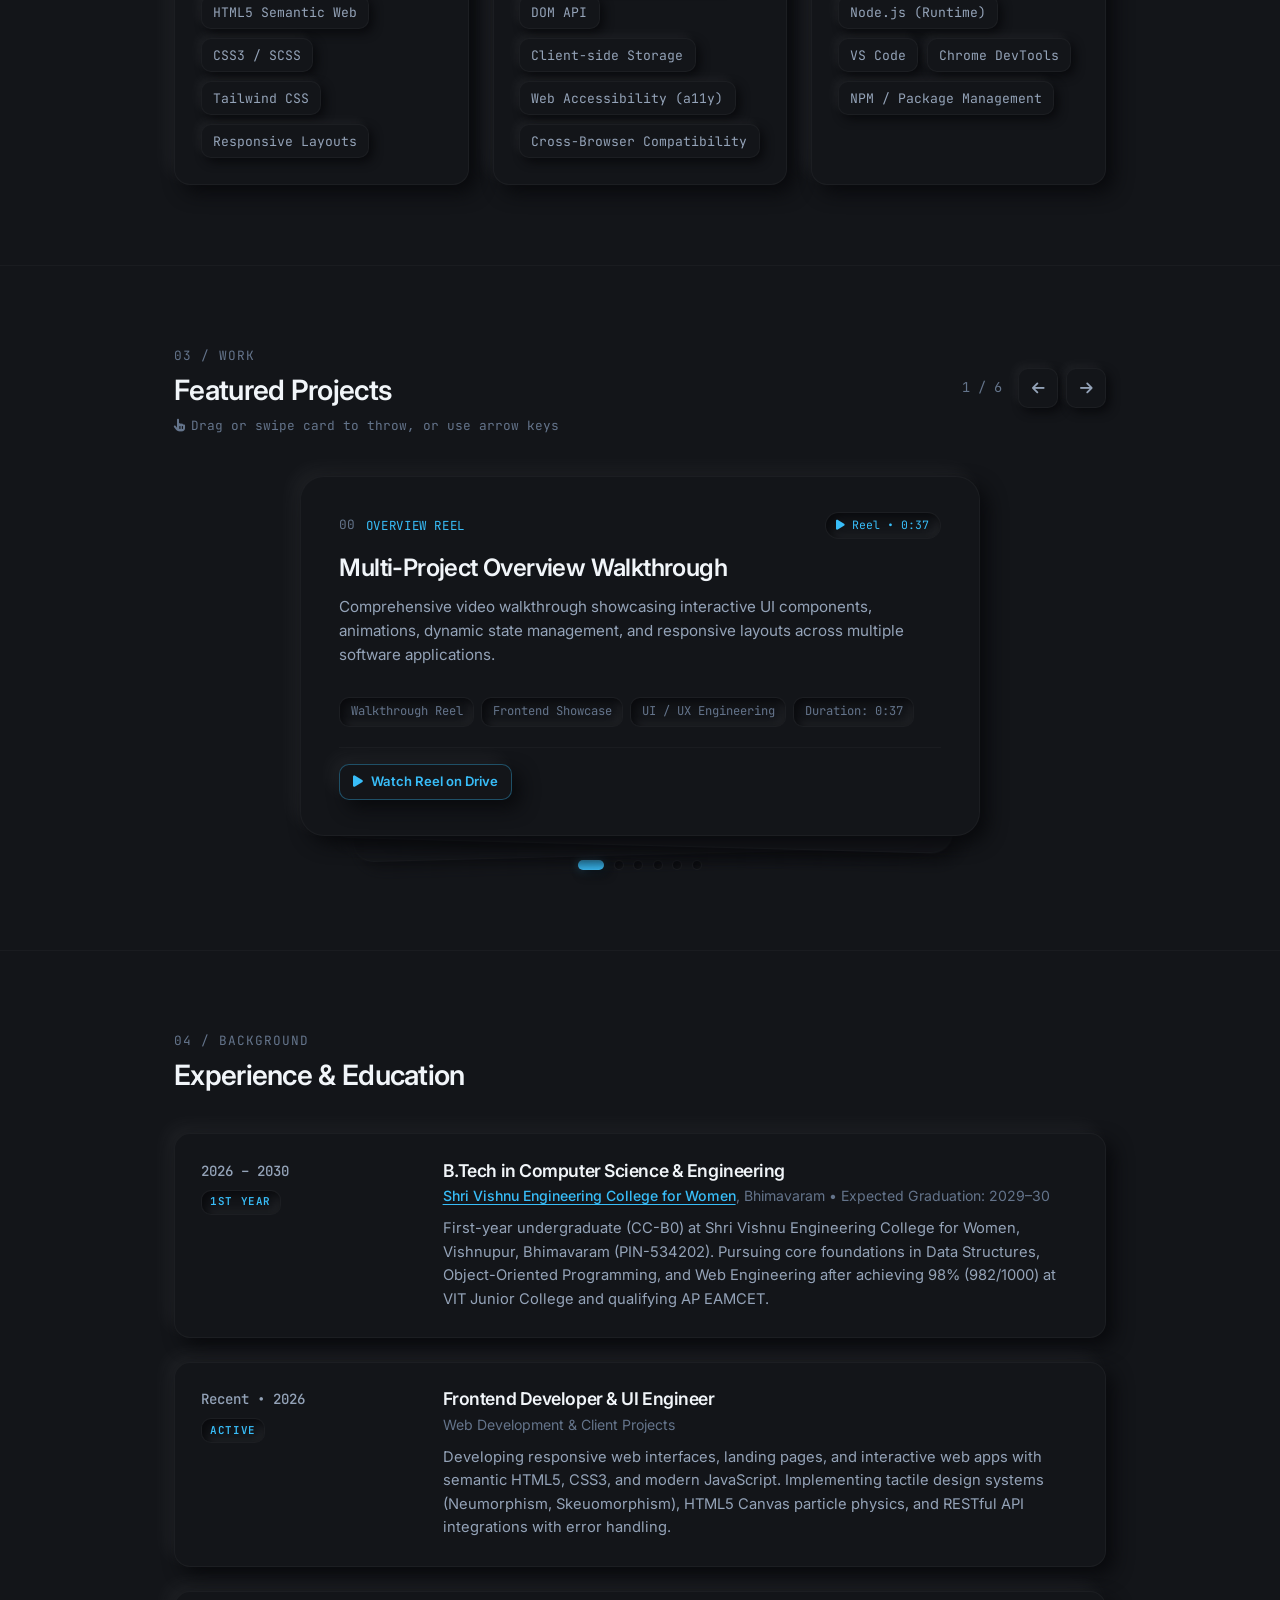
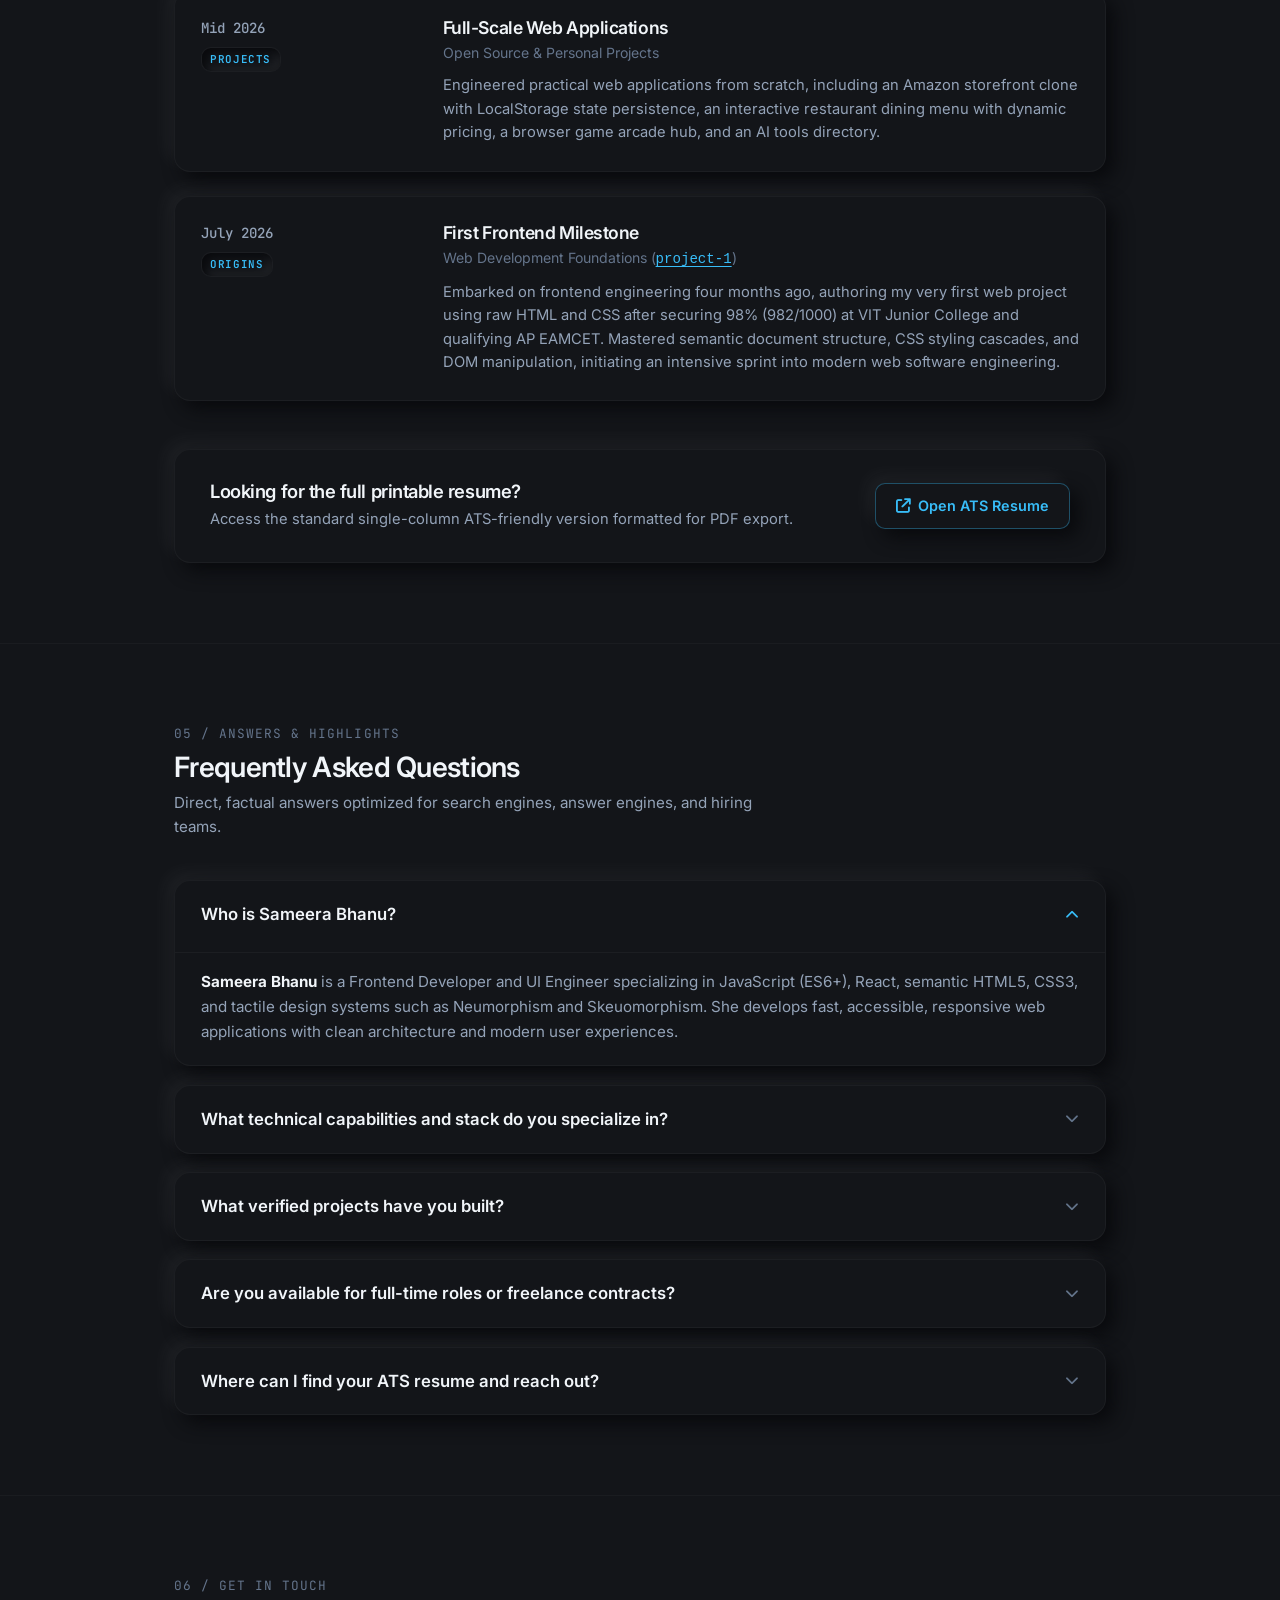
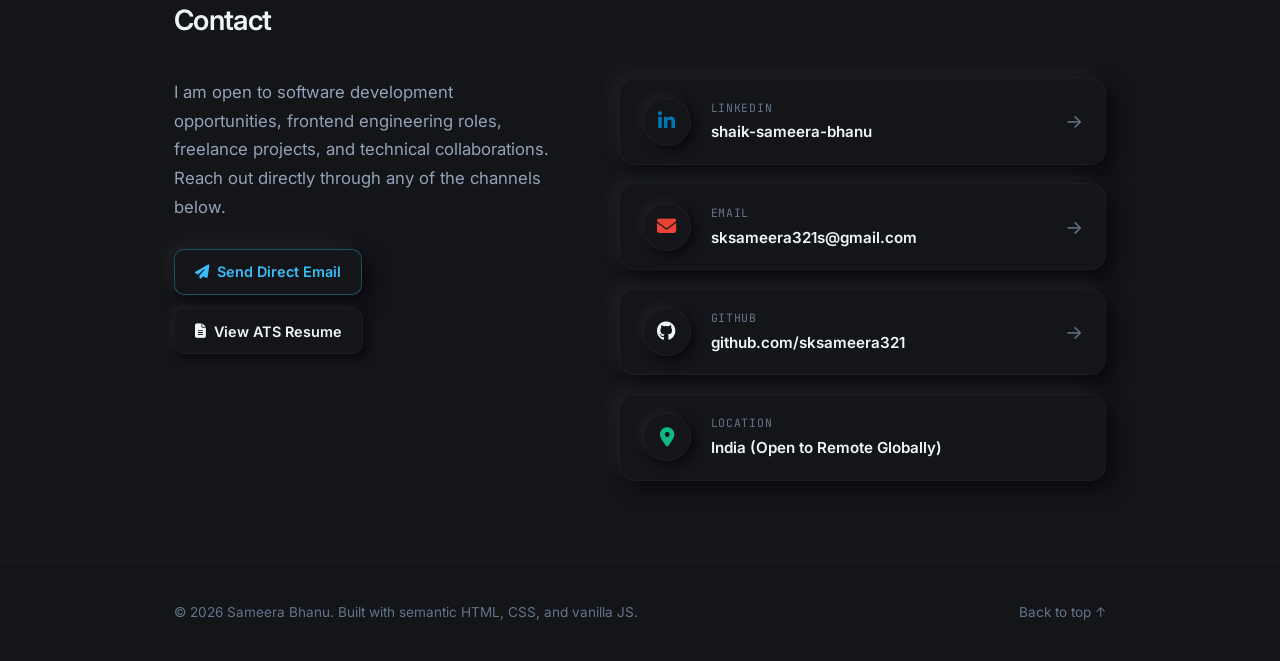
==== commit afa5f1cd: "Update education with Shri Vishnu Engineering College for Women and VIT Junior College (98%)" ====
--- a/index.html
+++ b/index.html
@@ -85,7 +85,14 @@
         },
         "alumniOf": {
           "@type": "EducationalOrganization",
-          "name": "B.Tech in Computer Science & Engineering"
+          "name": "Shri Vishnu Engineering College for Women (SVECW)",
+          "sameAs": "https://www.linkedin.com/school/15124808/",
+          "address": {
+            "@type": "PostalAddress",
+            "addressLocality": "Bhimavaram",
+            "postalCode": "534202",
+            "addressCountry": "IN"
+          }
         },
         "knowsAbout": [
           "Frontend Development",
@@ -348,10 +355,10 @@
 
         <div class="about-content">
           <p>
-            I am a software developer with a primary focus on frontend engineering and web fundamentals. In the past four months of intensive web development, I have taken ideas and translated them into cleanly engineered, responsive web products that load fast and work reliably across all modern devices.
+            I am a 1st-year B.Tech Computer Science student at <a href="https://www.linkedin.com/school/15124808/" target="_blank" rel="noopener noreferrer" class="neu-inline-link">Shri Vishnu Engineering College for Women (SVECW)</a>, Bhimavaram (Expected Graduation: 2029&ndash;30), with a primary focus on frontend engineering and web fundamentals. In the past four months of intensive web development, I have taken ideas and translated them into cleanly engineered, responsive web products that load fast and work reliably across all modern devices.
           </p>
           <p>
-            My journey began four months ago in July 2026 when I authored my very first web project (<a href="https://github.com/sksameera321/project-1" target="_blank" rel="noopener noreferrer" class="neu-inline-link"><code>project-1</code></a>) with raw HTML and CSS after scoring top academic honors (982/1000 in intermediate) and entering my 1st year of B.Tech in Computer Science. That initial curiosity sparked an intensive, dedicated sprint into modern frontend engineering.
+            My journey began four months ago in July 2026 when I authored my very first web project (<a href="https://github.com/sksameera321/project-1" target="_blank" rel="noopener noreferrer" class="neu-inline-link"><code>project-1</code></a>) with raw HTML and CSS after scoring 98% (982/1000) in Intermediate (MPC) at VIT Junior College and qualifying the AP EAMCET exam. That initial curiosity sparked an intensive, dedicated sprint into modern frontend engineering.
           </p>
           <p>
             Within this focused timeframe, I have systematically built multiple complete web products &mdash; from an Amazon storefront clone with LocalStorage cart state to interactive dining systems, arcade portals, Canvas particle streamline physics, and tactile Neumorphic design systems.
@@ -657,9 +664,9 @@
             </div>
             <div class="timeline-body">
               <h3 class="timeline-heading">B.Tech in Computer Science & Engineering</h3>
-              <span class="timeline-sub">Undergraduate Engineering Degree &bull; 2026 Academic Batch</span>
+              <span class="timeline-sub"><a href="https://www.linkedin.com/school/15124808/" target="_blank" rel="noopener noreferrer" class="neu-inline-link">Shri Vishnu Engineering College for Women</a>, Bhimavaram &bull; Expected Graduation: 2029&ndash;30</span>
               <p class="timeline-text">
-                Commenced undergraduate studies in Computer Science & Engineering in the 2026 academic year following top intermediate honors (982/1000) and state entrance qualification. Pursuing core foundations in Data Structures, Object-Oriented Programming, and Web Engineering.
+                First-year undergraduate (CC-B0) at Shri Vishnu Engineering College for Women, Vishnupur, Bhimavaram (PIN-534202). Pursuing core foundations in Data Structures, Object-Oriented Programming, and Web Engineering after achieving 98% (982/1000) at VIT Junior College and qualifying AP EAMCET.
               </p>
             </div>
           </div>
@@ -701,7 +708,7 @@
               <h3 class="timeline-heading">First Frontend Milestone</h3>
               <span class="timeline-sub">Web Development Foundations (<a href="https://github.com/sksameera321/project-1" target="_blank" rel="noopener noreferrer" class="neu-inline-link"><code>project-1</code></a>)</span>
               <p class="timeline-text">
-                Embarked on frontend engineering four months ago, authoring my very first web project using raw HTML and CSS. Mastered semantic document structure, CSS styling cascades, and DOM manipulation, initiating an intensive sprint into modern web software engineering.
+                Embarked on frontend engineering four months ago, authoring my very first web project using raw HTML and CSS after securing 98% (982/1000) at VIT Junior College and qualifying AP EAMCET. Mastered semantic document structure, CSS styling cascades, and DOM manipulation, initiating an intensive sprint into modern web software engineering.
               </p>
             </div>
           </div>
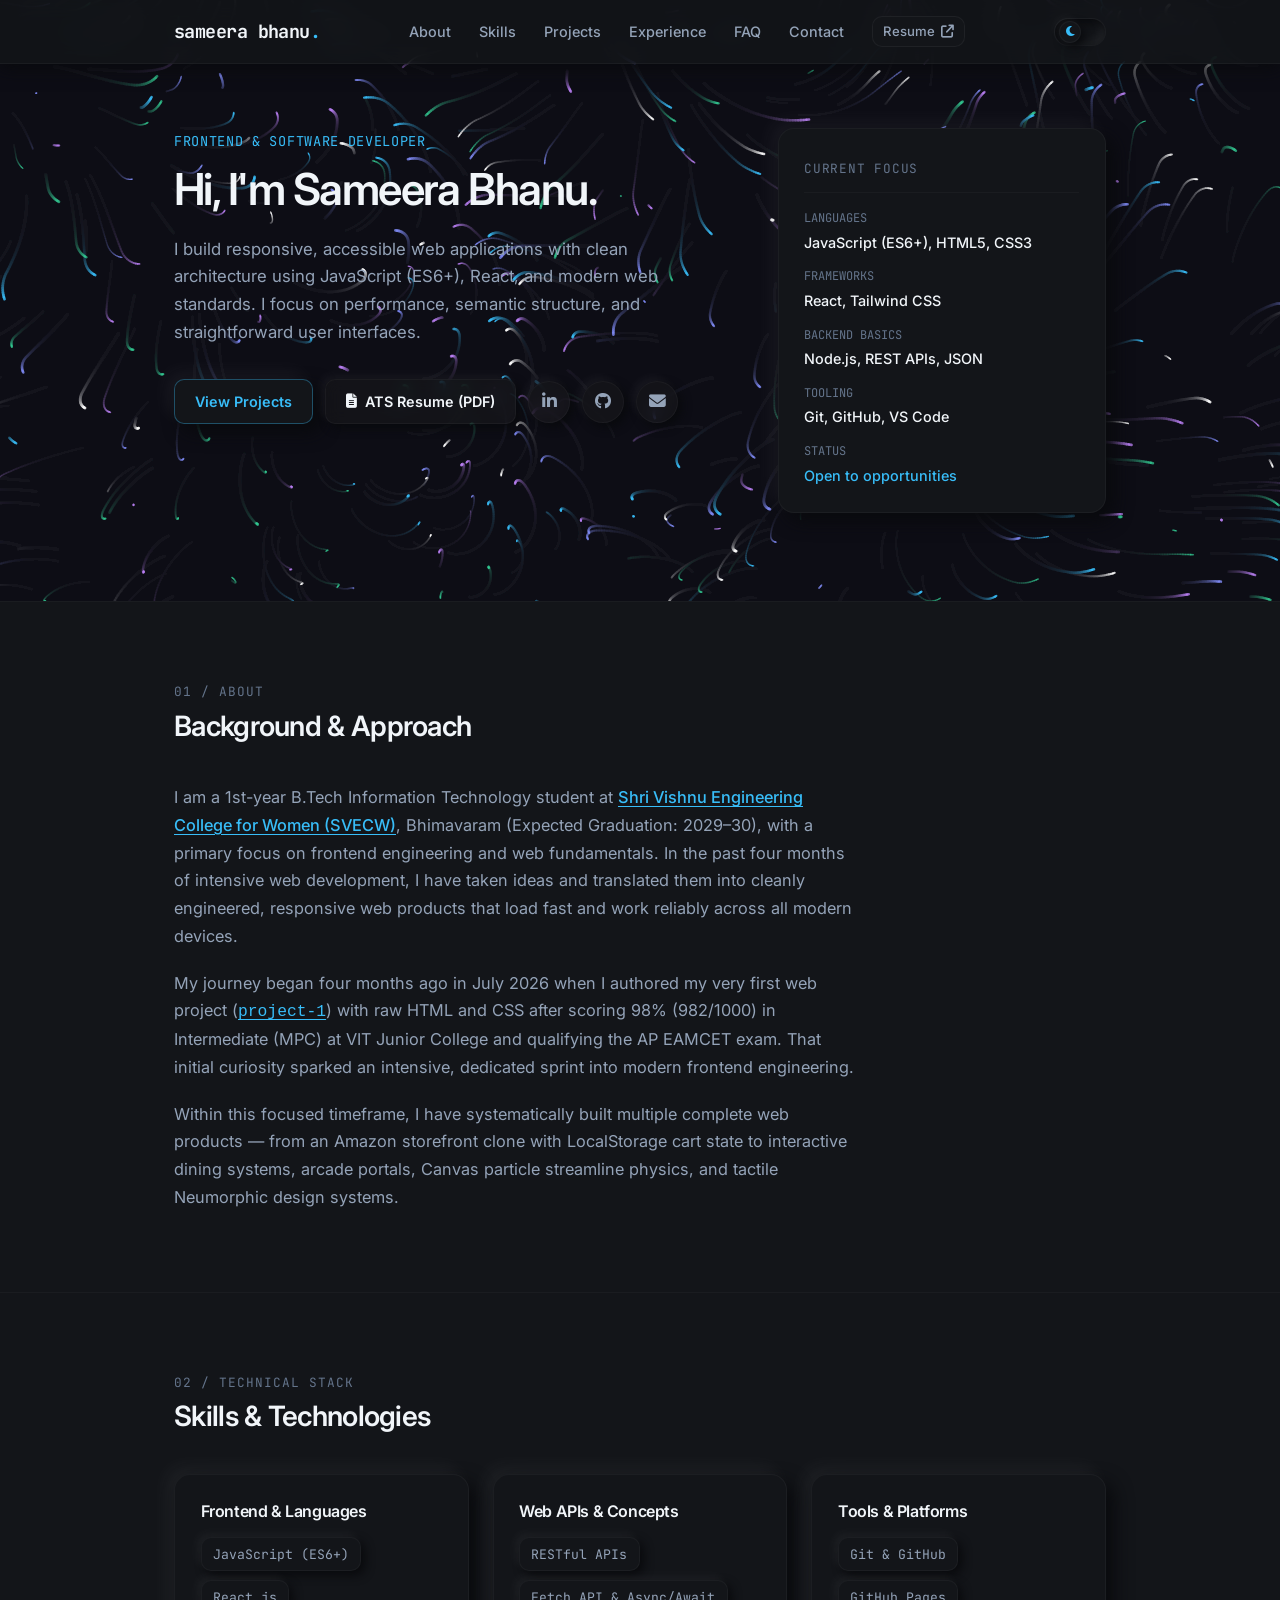
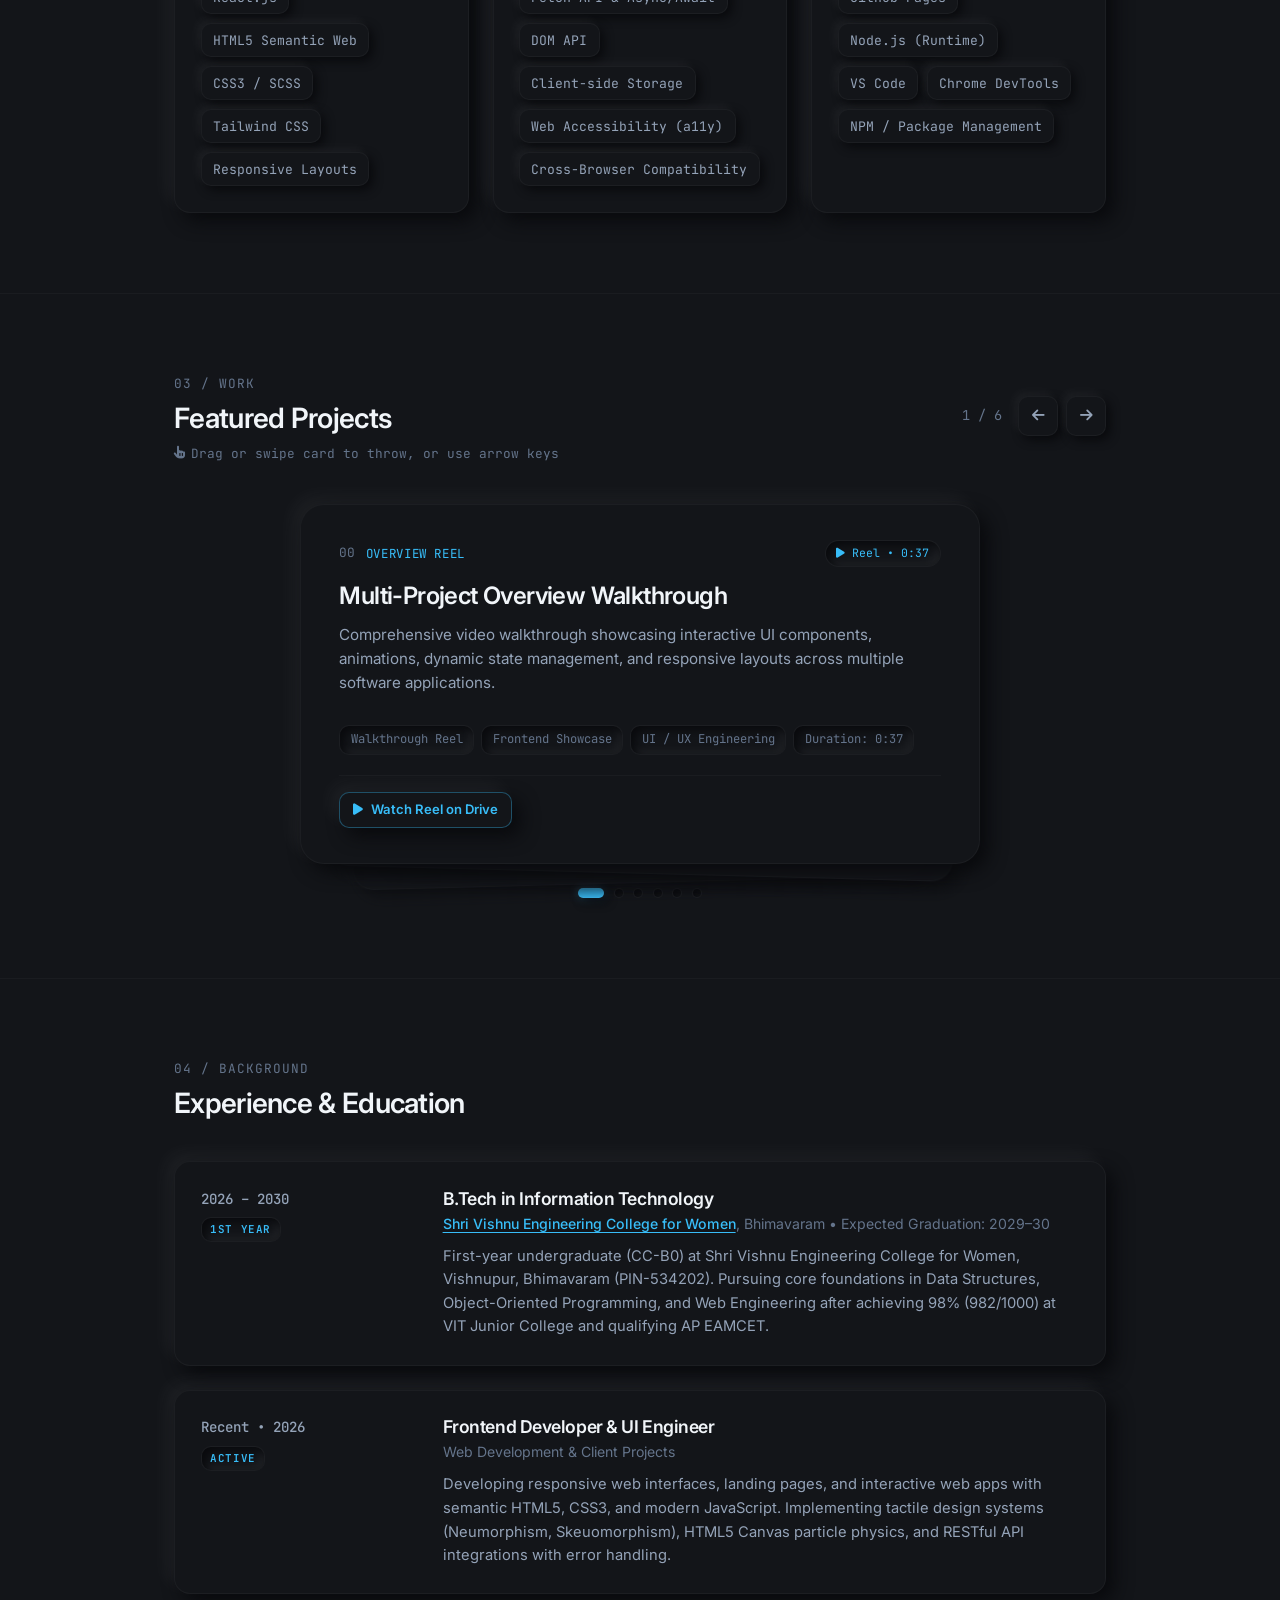
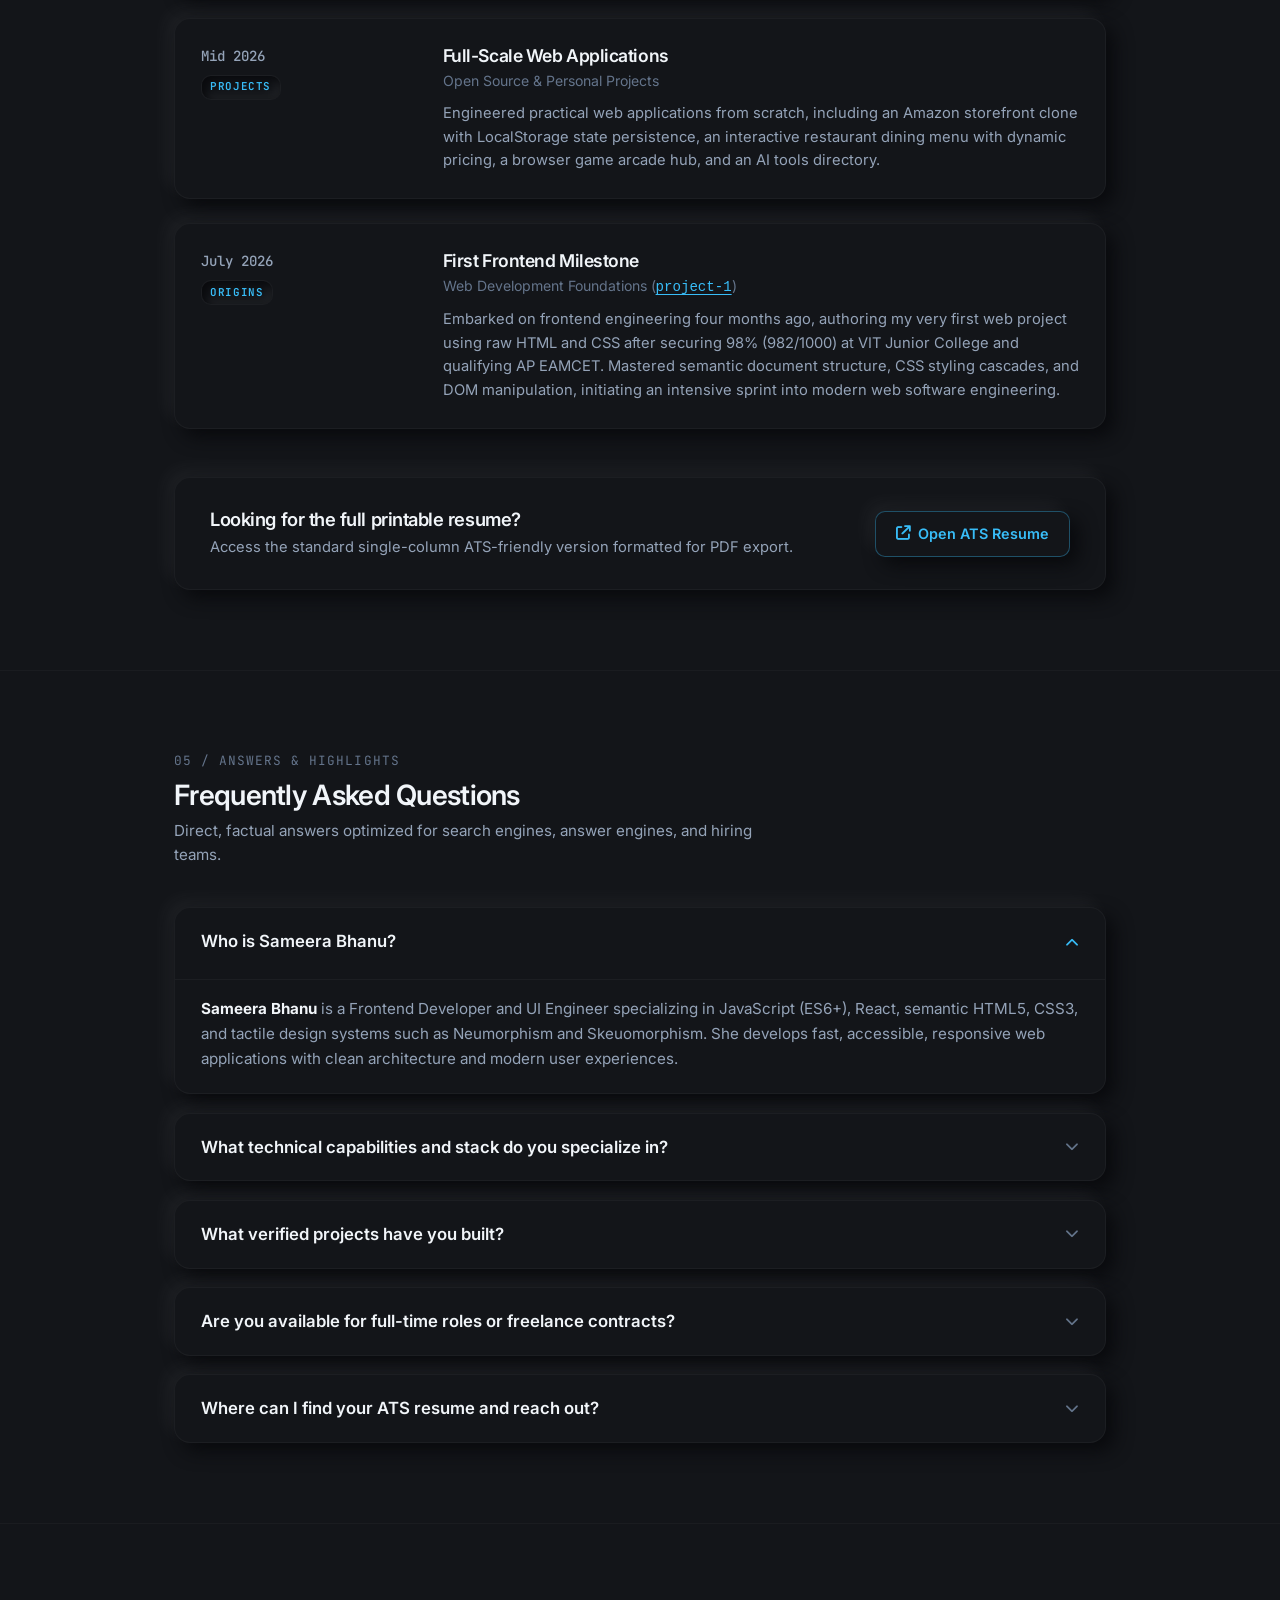
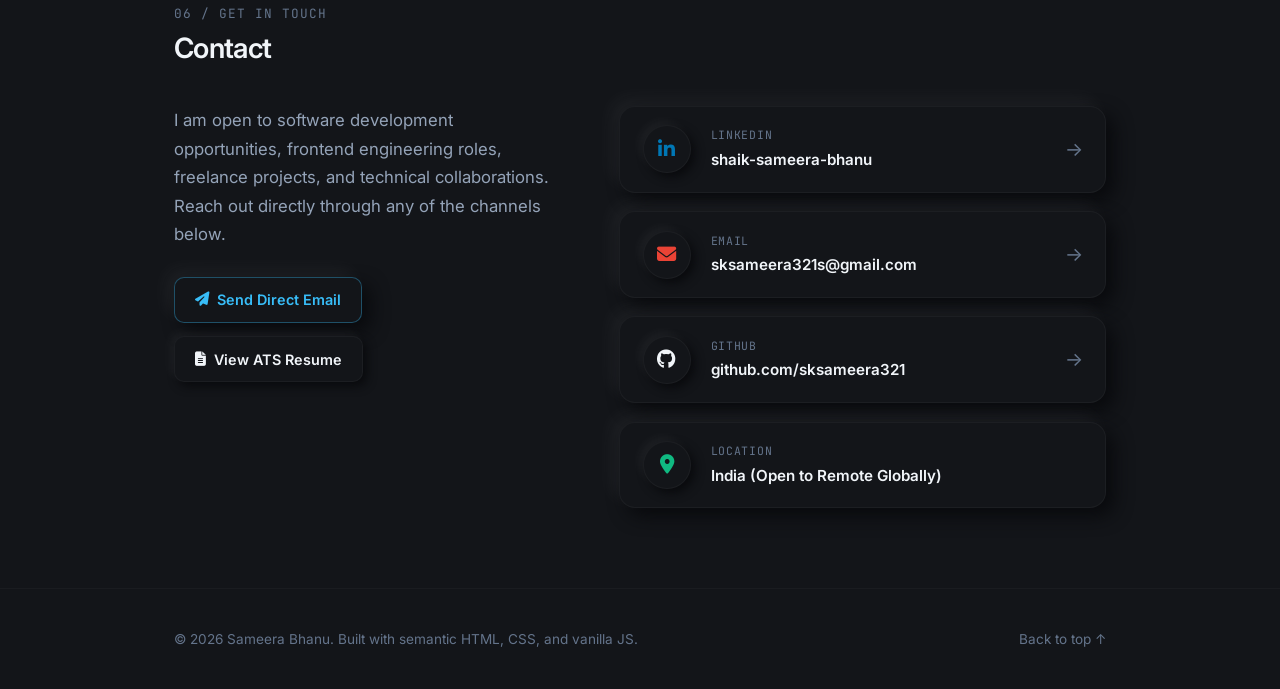
==== commit 73f5c9a6: "fix: update department to Information Technology (IT) in index.html" ====
--- a/index.html
+++ b/index.html
@@ -355,7 +355,7 @@
 
         <div class="about-content">
           <p>
-            I am a 1st-year B.Tech Computer Science student at <a href="https://www.linkedin.com/school/15124808/" target="_blank" rel="noopener noreferrer" class="neu-inline-link">Shri Vishnu Engineering College for Women (SVECW)</a>, Bhimavaram (Expected Graduation: 2029&ndash;30), with a primary focus on frontend engineering and web fundamentals. In the past four months of intensive web development, I have taken ideas and translated them into cleanly engineered, responsive web products that load fast and work reliably across all modern devices.
+            I am a 1st-year B.Tech Information Technology student at <a href="https://www.linkedin.com/school/15124808/" target="_blank" rel="noopener noreferrer" class="neu-inline-link">Shri Vishnu Engineering College for Women (SVECW)</a>, Bhimavaram (Expected Graduation: 2029&ndash;30), with a primary focus on frontend engineering and web fundamentals. In the past four months of intensive web development, I have taken ideas and translated them into cleanly engineered, responsive web products that load fast and work reliably across all modern devices.
           </p>
           <p>
             My journey began four months ago in July 2026 when I authored my very first web project (<a href="https://github.com/sksameera321/project-1" target="_blank" rel="noopener noreferrer" class="neu-inline-link"><code>project-1</code></a>) with raw HTML and CSS after scoring 98% (982/1000) in Intermediate (MPC) at VIT Junior College and qualifying the AP EAMCET exam. That initial curiosity sparked an intensive, dedicated sprint into modern frontend engineering.
@@ -663,7 +663,7 @@
               <span class="timeline-badge">1st Year</span>
             </div>
             <div class="timeline-body">
-              <h3 class="timeline-heading">B.Tech in Computer Science & Engineering</h3>
+              <h3 class="timeline-heading">B.Tech in Information Technology</h3>
               <span class="timeline-sub"><a href="https://www.linkedin.com/school/15124808/" target="_blank" rel="noopener noreferrer" class="neu-inline-link">Shri Vishnu Engineering College for Women</a>, Bhimavaram &bull; Expected Graduation: 2029&ndash;30</span>
               <p class="timeline-text">
                 First-year undergraduate (CC-B0) at Shri Vishnu Engineering College for Women, Vishnupur, Bhimavaram (PIN-534202). Pursuing core foundations in Data Structures, Object-Oriented Programming, and Web Engineering after achieving 98% (982/1000) at VIT Junior College and qualifying AP EAMCET.
--- a/style.css
+++ b/style.css
@@ -99,6 +99,7 @@
 html {
   scroll-behavior: smooth;
   font-size: 16px;
+  overflow-x: hidden;
 }
 
 body {
@@ -109,6 +110,8 @@
   -webkit-font-smoothing: antialiased;
   -moz-osx-font-smoothing: grayscale;
   transition: background-color var(--transition), color var(--transition);
+  overflow-x: hidden;
+  width: 100%;
 }
 
 .container {
@@ -412,21 +415,48 @@
   display: none;
   flex-direction: column;
   justify-content: center;
-  gap: 4px;
-  width: 36px;
-  height: 36px;
-  background: transparent;
-  border: 1px solid var(--border);
+  align-items: center;
+  gap: 5px;
+  width: 40px;
+  height: 40px;
+  background-color: var(--bg-card);
+  border: 1px solid var(--neu-border);
+  box-shadow: var(--neu-subtle);
   border-radius: var(--radius-sm);
   cursor: pointer;
-  padding: 6px;
+  padding: 8px;
+  transition: all var(--transition);
+  outline: none;
+}
+
+.hamburger-btn:hover {
+  box-shadow: var(--neu-float);
+}
+
+.hamburger-btn:active {
+  box-shadow: var(--neu-pressed);
 }
 
 .hamburger-btn span {
   display: block;
-  width: 100%;
+  width: 20px;
   height: 2px;
   background-color: var(--text);
+  border-radius: 2px;
+  transition: transform 0.28s cubic-bezier(0.16, 1, 0.3, 1), opacity 0.2s ease, background-color var(--transition);
+}
+
+.hamburger-btn[aria-expanded="true"] span:nth-child(1) {
+  transform: translateY(7px) rotate(45deg);
+}
+
+.hamburger-btn[aria-expanded="true"] span:nth-child(2) {
+  opacity: 0;
+  transform: scaleX(0);
+}
+
+.hamburger-btn[aria-expanded="true"] span:nth-child(3) {
+  transform: translateY(-7px) rotate(-45deg);
 }
 
 /* ==========================================================================
@@ -1198,22 +1228,19 @@
 }
 
 /* ==========================================================================
-   Responsive
+   Responsive Design System (Tablets, Mobiles, and Narrow Handsets)
    ========================================================================== */
+
+/* Tablet & Smaller Laptops (<= 860px) */
 @media (max-width: 860px) {
   .hero-container {
     grid-template-columns: 1fr;
     gap: 2.5rem;
   }
 
-  .project-row {
-    flex-direction: column;
-    align-items: flex-start;
-  }
-
   .timeline-entry {
     grid-template-columns: 1fr;
-    gap: 0.75rem;
+    gap: 0.85rem;
   }
 
   .timeline-left {
@@ -1224,31 +1251,45 @@
 
   .contact-wrapper {
     grid-template-columns: 1fr;
-    gap: 2rem;
+    gap: 2.25rem;
   }
 
   .resume-cta-banner {
     flex-direction: column;
-    align-items: flex-start;
-  }
-}
-
-@media (max-width: 680px) {
+    align-items: stretch;
+    gap: 1.25rem;
+  }
+
+  .resume-cta-banner .btn {
+    align-self: flex-start;
+  }
+}
+
+/* Tablets & Large Phones (<= 768px) */
+@media (max-width: 768px) {
+  .hamburger-btn {
+    display: flex;
+  }
+
   .nav-links {
     position: fixed;
     top: 64px;
     left: 0;
     width: 100%;
     background-color: var(--bg);
-    border-bottom: 1px solid var(--border);
+    border-bottom: 1px solid var(--neu-border);
+    box-shadow: 0 16px 36px var(--neu-shadow-dark);
+    backdrop-filter: blur(14px);
+    -webkit-backdrop-filter: blur(14px);
     flex-direction: column;
-    align-items: flex-start;
-    padding: 1.5rem;
-    gap: 1.2rem;
+    align-items: stretch;
+    padding: 1.25rem 1.25rem 1.75rem;
+    gap: 0.45rem;
     transform: translateY(-120%);
     opacity: 0;
     pointer-events: none;
-    transition: all var(--transition);
+    transition: transform 0.32s cubic-bezier(0.16, 1, 0.3, 1), opacity 0.25s ease;
+    z-index: 999;
   }
 
   .nav-links.active {
@@ -1257,18 +1298,343 @@
     pointer-events: auto;
   }
 
-  .hamburger-btn {
+  .nav-link {
     display: flex;
+    align-items: center;
+    padding: 0.75rem 1rem;
+    font-size: 0.98rem;
+    font-weight: 500;
+    border-radius: var(--radius-sm);
+    color: var(--text);
+    transition: all var(--transition);
+    min-height: 44px;
+  }
+
+  .nav-link:hover,
+  .nav-link.active {
+    background-color: var(--bg-card);
+    box-shadow: var(--neu-subtle);
+    color: var(--highlight);
+  }
+
+  .nav-resume-link {
+    justify-content: space-between;
+    margin-top: 0.35rem;
+    background-color: var(--bg-card);
+    border: 1px solid var(--neu-border);
+    box-shadow: var(--neu-subtle);
+    color: var(--highlight);
+    font-weight: 600;
+  }
+
+  .hero-section {
+    padding-top: 6rem;
+    padding-bottom: 3.5rem;
+    min-height: auto;
   }
 
   .hero-title {
-    font-size: 2.2rem;
+    font-size: 2.25rem;
+  }
+
+  .section {
+    padding: 3.75rem 0;
+  }
+
+  .section-heading {
+    margin-bottom: 2rem;
+  }
+
+  .section-title {
+    font-size: 1.5rem;
+  }
+
+  /* CardStack Viewport scaling for tablets/phones */
+  .card-stack-viewport {
+    height: 440px;
+    margin: 2rem auto 1.5rem;
+  }
+
+  .stack-card-inner {
+    padding: 1.6rem 1.75rem;
+  }
+
+  .stack-card-title {
+    font-size: 1.3rem;
+  }
+
+  .skills-grid {
+    grid-template-columns: 1fr;
+    gap: 1.25rem;
+  }
+}
+
+/* Medium Phones (<= 600px) */
+@media (max-width: 600px) {
+  .section-heading-row {
+    flex-direction: column;
+    align-items: flex-start;
+    gap: 0.85rem;
+  }
+
+  .stack-controls {
+    width: 100%;
+    justify-content: space-between;
   }
 
   .footer-container {
     flex-direction: column;
+    gap: 0.85rem;
+    text-align: center;
+  }
+}
+
+/* Small Phones (<= 480px) */
+@media (max-width: 480px) {
+  .container {
+    padding: 0 1.1rem;
+  }
+
+  .brand-logo {
+    font-size: 1.05rem;
+  }
+
+  .hero-section {
+    padding-top: 5.25rem;
+    padding-bottom: 2.75rem;
+  }
+
+  .hero-role {
+    font-size: 0.78rem;
+  }
+
+  .hero-title {
+    font-size: 1.85rem;
+    letter-spacing: -0.025em;
+    margin: 0.4rem 0 0.9rem;
+  }
+
+  .hero-bio {
+    font-size: 0.92rem;
+    line-height: 1.6;
+    margin-bottom: 1.5rem;
+  }
+
+  .hero-cta-group {
+    display: flex;
+    flex-wrap: wrap;
+    gap: 0.6rem;
+    width: 100%;
+  }
+
+  .hero-cta-group .btn-primary,
+  .hero-cta-group .btn-secondary {
+    flex: 1 1 100%;
+    width: 100%;
+    text-align: center;
+    justify-content: center;
+    padding: 0.75rem 1rem;
+    font-size: 0.88rem;
+  }
+
+  .hero-cta-group .btn-icon {
+    flex: 1 1 calc(33.333% - 0.5rem);
+    height: 44px;
+    justify-content: center;
+    font-size: 1rem;
+  }
+
+  .focus-card {
+    padding: 1.25rem 1.15rem;
+  }
+
+  .focus-val {
+    font-size: 0.85rem;
+    word-break: break-word;
+  }
+
+  .section {
+    padding: 3rem 0;
+  }
+
+  .section-title {
+    font-size: 1.35rem;
+  }
+
+  .section-subtitle {
+    font-size: 0.88rem;
+  }
+
+  .about-content {
+    font-size: 0.92rem;
+    line-height: 1.65;
     gap: 1rem;
-    text-align: center;
+  }
+
+  .skill-category {
+    padding: 1.25rem 1.1rem;
+  }
+
+  .tag-list li {
+    font-size: 0.78rem;
+    padding: 0.28rem 0.6rem;
+  }
+
+  /* Kokonut CardStack phone height & content flow */
+  .card-stack-viewport {
+    height: 470px;
+    margin: 1.5rem auto 1.25rem;
+  }
+
+  .stack-card-inner {
+    padding: 1.25rem 1.15rem;
+  }
+
+  .stack-card-top {
+    margin-bottom: 0.65rem;
+  }
+
+  .stack-card-title {
+    font-size: 1.15rem;
+    line-height: 1.3;
+    margin-bottom: 0.5rem;
+  }
+
+  .stack-card-desc {
+    font-size: 0.86rem;
+    line-height: 1.48;
+    margin-bottom: 0.75rem;
+  }
+
+  .stack-card-tags {
+    margin-bottom: 0.75rem;
+    gap: 0.35rem;
+  }
+
+  .stack-card-tags span {
+    font-size: 0.7rem;
+    padding: 0.2rem 0.5rem;
+  }
+
+  .stack-card-footer {
+    flex-wrap: wrap;
+    gap: 0.5rem;
+    padding-top: 0.75rem;
+  }
+
+  .stack-card-footer .btn {
+    flex: 1 1 auto;
+    min-width: 120px;
+    font-size: 0.82rem;
+    padding: 0.55rem 0.85rem;
+    justify-content: center;
+  }
+
+  .timeline-entry {
+    padding: 1.15rem 1rem;
+  }
+
+  .timeline-heading {
+    font-size: 1rem;
+  }
+
+  .timeline-sub {
+    font-size: 0.82rem;
+    margin-bottom: 0.4rem;
+  }
+
+  .timeline-text {
+    font-size: 0.86rem;
+    line-height: 1.55;
+  }
+
+  .resume-cta-banner {
+    padding: 1.25rem 1.1rem;
+  }
+
+  .resume-cta-banner h3 {
+    font-size: 1.05rem;
+  }
+
+  .resume-cta-banner p {
+    font-size: 0.86rem;
+  }
+
+  .resume-cta-banner .btn {
+    width: 100%;
+    justify-content: center;
+  }
+
+  .neu-faq-question {
+    padding: 1rem 1.1rem;
+    font-size: 0.92rem;
+    gap: 0.65rem;
+  }
+
+  .neu-faq-answer {
+    padding: 0 1.1rem 1.15rem;
+    font-size: 0.86rem;
+    line-height: 1.6;
+  }
+
+  .contact-lead {
+    font-size: 0.92rem;
+    line-height: 1.65;
+  }
+
+  .contact-quick-actions {
+    display: flex;
+    flex-direction: column;
+    width: 100%;
+    gap: 0.6rem;
+  }
+
+  .contact-quick-actions .btn {
+    width: 100%;
+    justify-content: center;
+    padding: 0.75rem 1rem;
+  }
+
+  .neu-contact-card {
+    padding: 0.95rem 1rem;
+    gap: 0.85rem;
+  }
+
+  .neu-contact-icon {
+    width: 42px;
+    height: 42px;
+    font-size: 1.05rem;
+  }
+
+  .neu-contact-val {
+    font-size: 0.84rem;
+    word-break: break-all;
+    white-space: normal;
+    line-height: 1.35;
+  }
+
+  .neu-card-arrow {
+    font-size: 1rem;
+  }
+}
+
+/* Very Narrow Handsets (<= 360px, e.g. iPhone SE 1st Gen) */
+@media (max-width: 360px) {
+  .hero-title {
+    font-size: 1.65rem;
+  }
+
+  .card-stack-viewport {
+    height: 500px;
+  }
+
+  .stack-card-inner {
+    padding: 1.1rem 0.95rem;
+  }
+
+  .stack-card-footer .btn {
+    flex: 1 1 100%;
+    width: 100%;
   }
 }
 
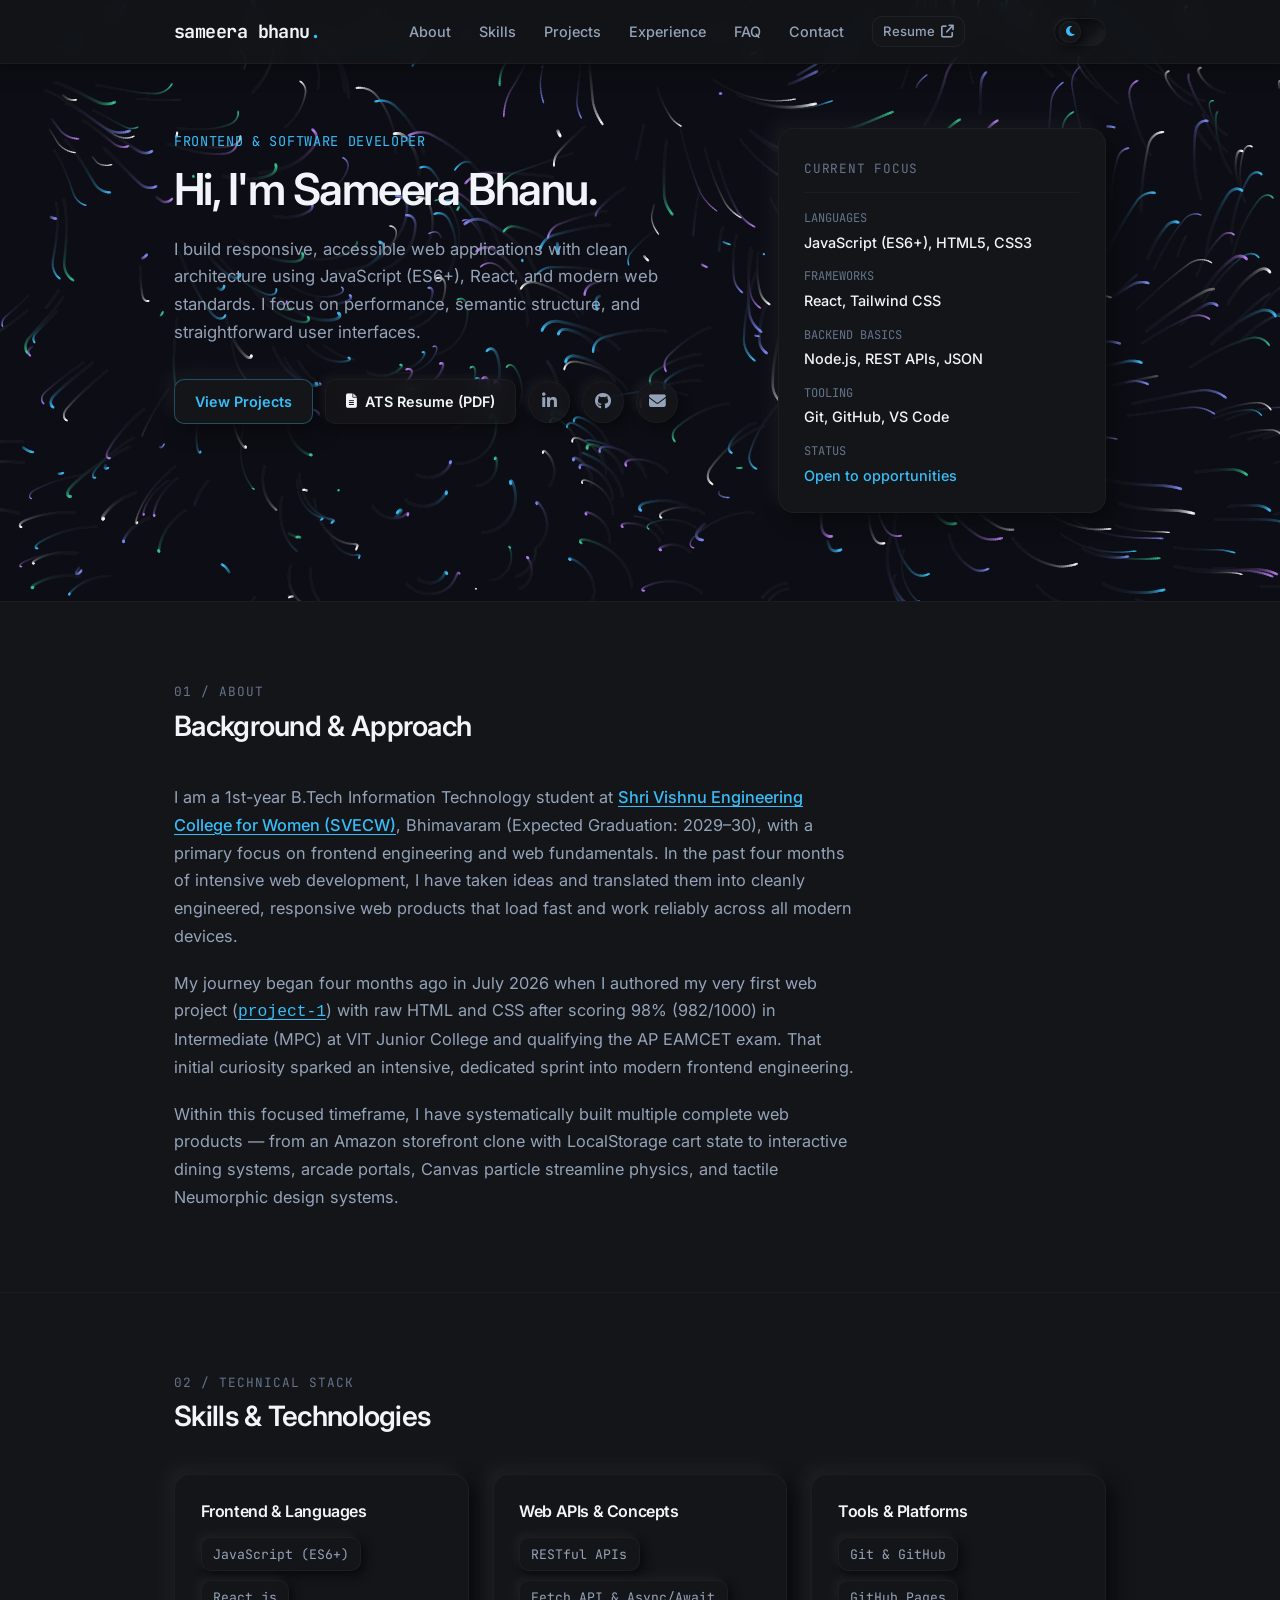
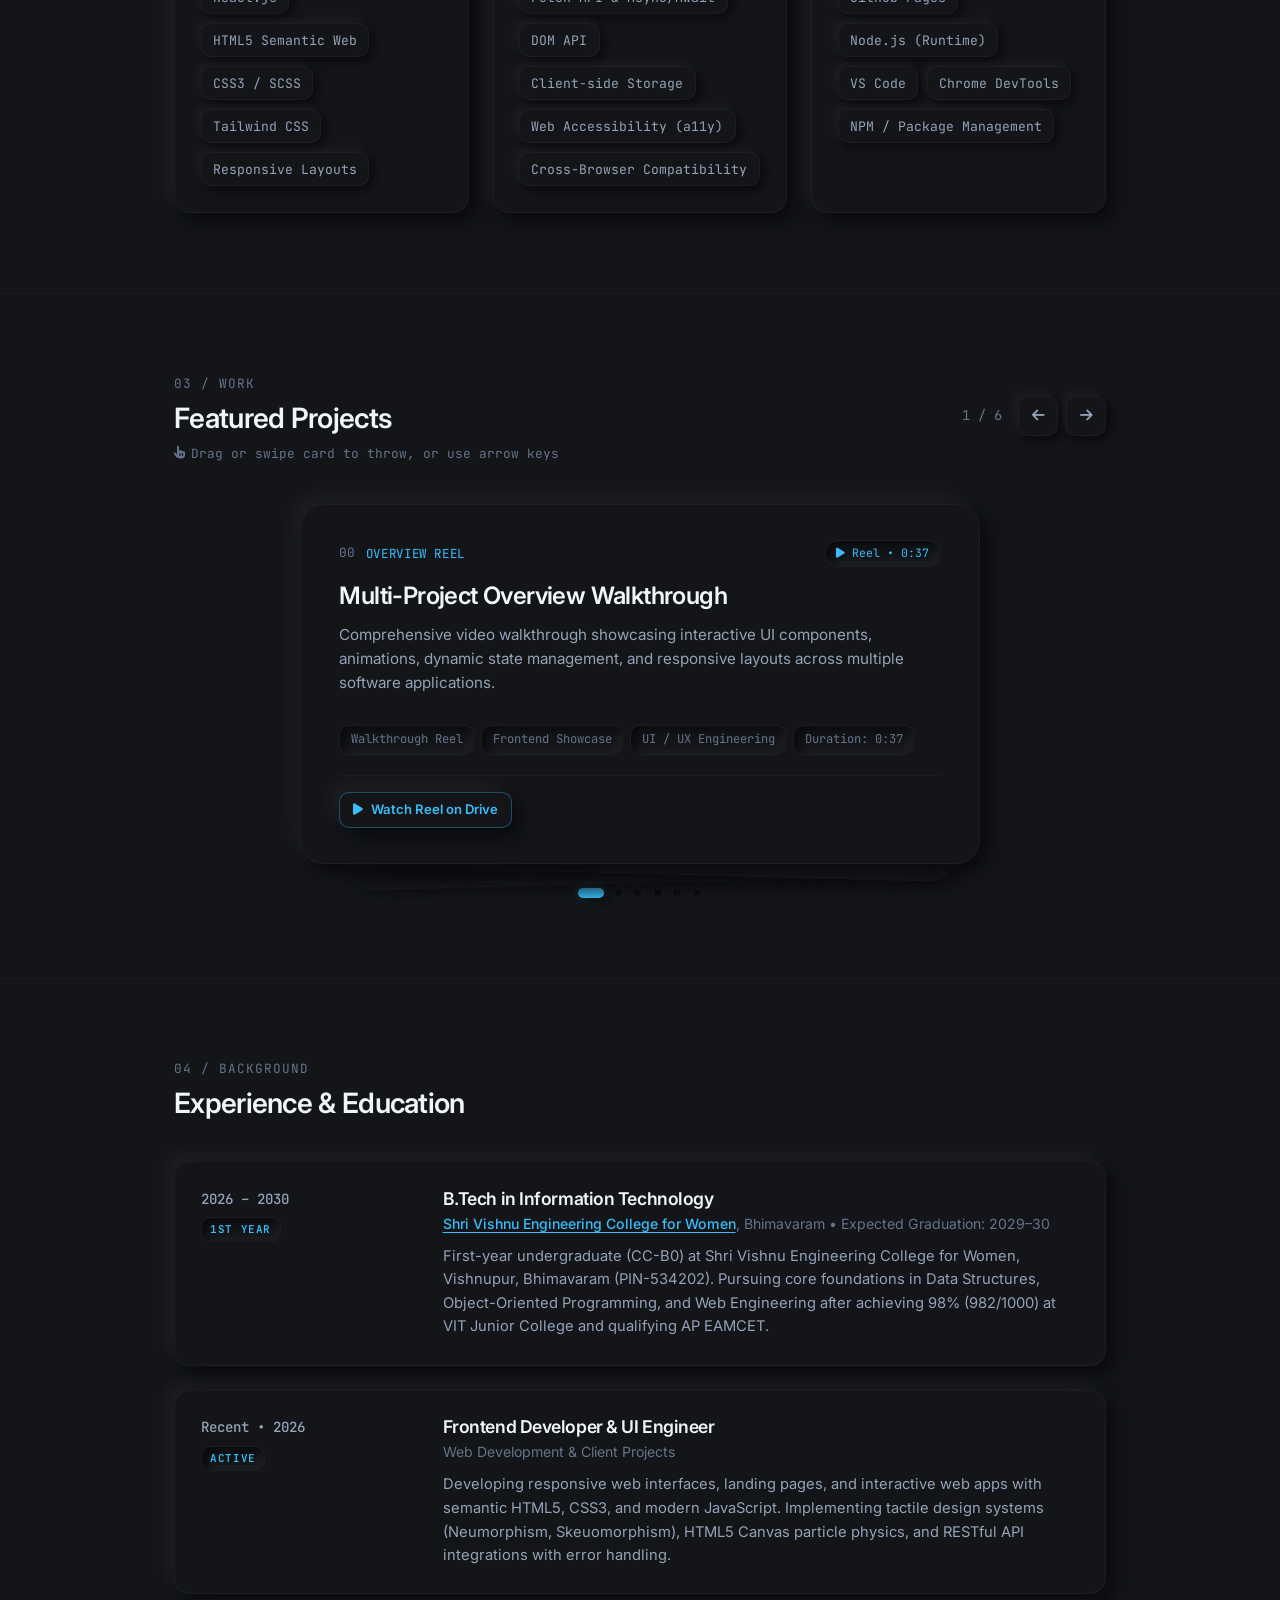
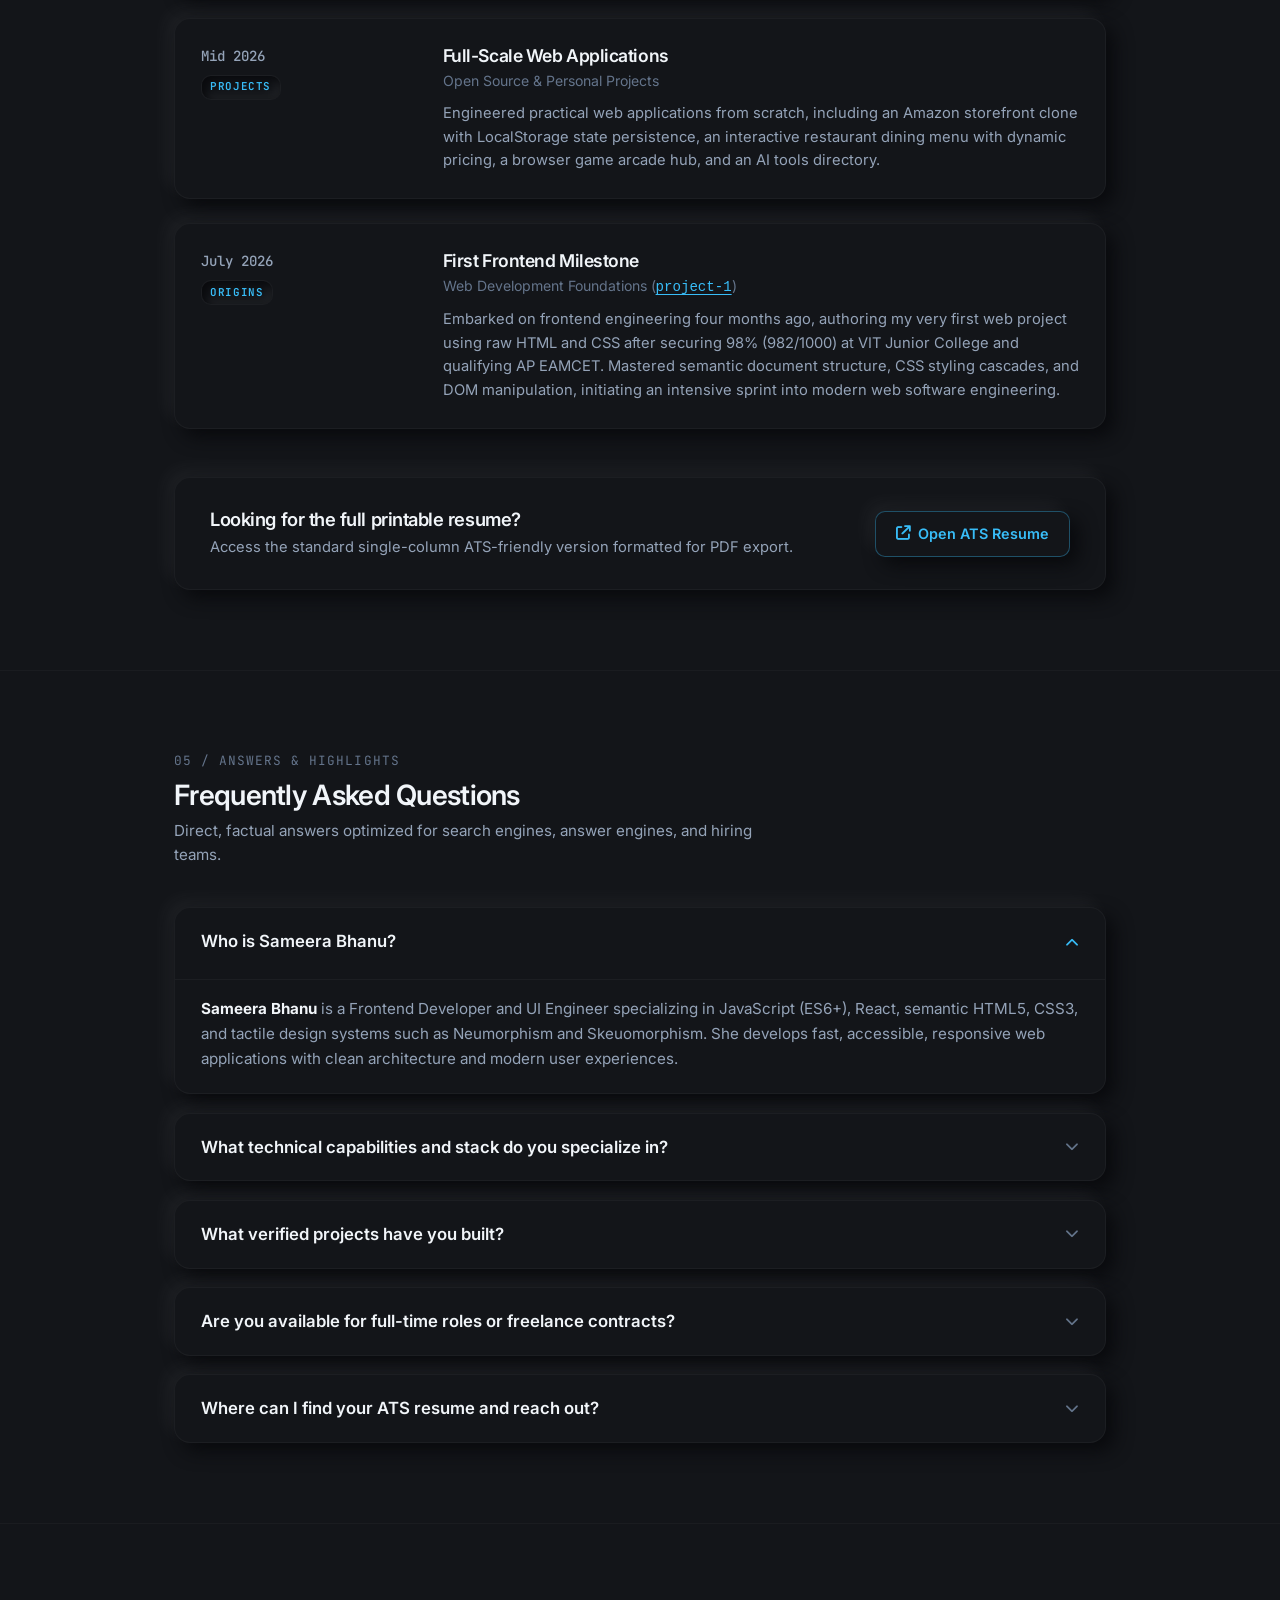
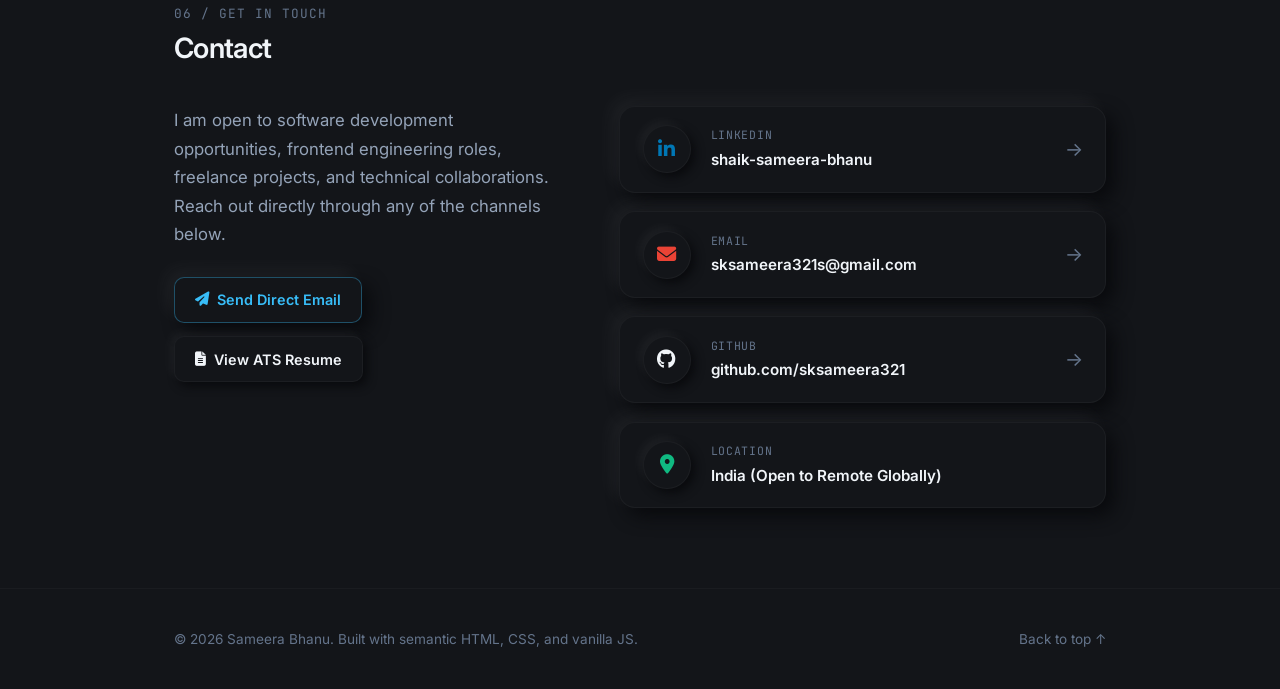
==== commit cef64941: "feat: update featured projects and resume showcases with flagship apps in index.html" ====
--- a/index.html
+++ b/index.html
@@ -138,46 +138,47 @@
           {
             "@type": "SoftwareApplication",
             "position": 1,
-            "name": "Amazon Storefront Clone",
+            "name": "LEARNOVA — Modern Learning Management Platform",
+            "applicationCategory": "Educational Web Application",
+            "operatingSystem": "Web",
+            "description": "Next-gen engineering academy LMS featuring an interactive distraction-free video theatre, auto-saving lesson scratchpad, randomized certification exam engine, and verifiable diploma generator.",
+            "url": "https://sksameera321.github.io/learnova-lms/"
+          },
+          {
+            "@type": "SoftwareApplication",
+            "position": 2,
+            "name": "NOVA Atelier — Modern Luxury E-Commerce Experience",
             "applicationCategory": "E-Commerce Application",
             "operatingSystem": "Web",
-            "description": "High-fidelity e-commerce clone featuring interactive product listings, category search filtering, shopping cart state persistence using browser LocalStorage, and responsive checkout flows.",
-            "url": "https://github.com/sksameera321/my-amazon-project"
+            "description": "High-fashion digital catalog engineered with React 19, DummyJSON REST API, INR currency conversions, persistent cart drawer, and tactile Skeuomorphic/Neumorphic controls.",
+            "url": "https://sksameera321.github.io/nova-ecommerce/"
           },
           {
             "@type": "SoftwareApplication",
-            "position": 2,
-            "name": "Restaurant Menu & Ordering System",
+            "position": 3,
+            "name": "Savoria — Culinary Explorer & Recipe Discovery",
             "applicationCategory": "Food & Dining Web Application",
             "operatingSystem": "Web",
-            "description": "Interactive dining menu platform with categorized food selections, dietary filtering, dynamic price calculation, and mobile-first responsive layout.",
-            "url": "https://github.com/sksameera321/my-kiya.in"
-          },
-          {
-            "@type": "SoftwareApplication",
-            "position": 3,
-            "name": "Game Hub Arcade Portal",
-            "applicationCategory": "Web Gaming Portal",
-            "operatingSystem": "Web",
-            "description": "Curated retro and casual browser gaming hub with active game state management, responsive canvas/DOM rendering, and score tracking.",
-            "url": "https://github.com/sksameera321/hub"
+            "description": "Recipe discovery platform integrating DummyJSON Recipes API with instant debounced search across 20+ cuisines, dynamic serving scaler, ingredient checklist, and fullscreen Cook Mode with audio timer.",
+            "url": "https://sksameera321.github.io/recipe-discovery/"
           },
           {
             "@type": "SoftwareApplication",
             "position": 4,
-            "name": "AI Tools Directory Hub",
-            "applicationCategory": "Developer Tool Directory",
+            "name": "Atmosphere — Real-Time Weather Explorer",
+            "applicationCategory": "Meteorological Web Application",
             "operatingSystem": "Web",
-            "description": "Comprehensive resource directory aggregating modern AI tools by category, pricing model, and developer capabilities with dynamic search filtering.",
-            "url": "https://github.com/sksameera321/Ai-hub"
+            "description": "Apple Weather-inspired meteorological explorer querying Open-Meteo REST API live with zero static mocks, dynamic sunrise/sunset solar arcs, 24-hour hourly progressions, and 7-day extended forecasts.",
+            "url": "https://sksameera321.github.io/weather-application/"
           },
           {
             "@type": "SoftwareApplication",
             "position": 5,
-            "name": "Interactive Rock Paper Scissors Game",
-            "applicationCategory": "Interactive Web Game",
+            "name": "FocusFlow OS — Personal Productivity Dashboard",
+            "applicationCategory": "Productivity Operating System",
             "operatingSystem": "Web",
-            "description": "Interactive browser game with algorithmic move randomization, score persistence, custom CSS animations, and keyboard accessibility."
+            "description": "Student academic operating system featuring a Frosted Glassmorphism interface, customizable Pomodoro focus timer with audio cues, priority Eisenhower matrix, and habit velocity tracking.",
+            "url": "https://sksameera321.github.io/personal-productivity-dashboard/"
           }
         ]
       },
@@ -190,7 +191,7 @@
             "name": "Who is Sameera Bhanu?",
             "acceptedAnswer": {
               "@type": "Answer",
-              "text": "Sameera Bhanu is a Frontend Developer and UI Engineer specializing in JavaScript (ES6+), React, semantic HTML5, CSS3, and tactile design systems such as Neumorphism and Skeuomorphism. She develops fast, accessible, responsive web applications."
+              "text": "Sameera Bhanu is a Frontend Developer and UI Engineer specializing in JavaScript (ES6+), React 19, semantic HTML5, CSS3, and tactile design systems such as Neumorphism, Glassmorphism, and Skeuomorphism. She develops fast, accessible, responsive web applications."
             }
           },
           {
@@ -198,7 +199,7 @@
             "name": "What technical skills does Sameera Bhanu specialize in?",
             "acceptedAnswer": {
               "@type": "Answer",
-              "text": "Sameera Bhanu specializes in JavaScript (ES6+), React, semantic HTML5, modern CSS3 (Flexbox, CSS Grid, custom animations), Neumorphic/Skeuomorphic UI design, RESTful API integration, DOM manipulation, Git version control, and responsive web performance optimization."
+              "text": "Sameera Bhanu specializes in JavaScript (ES6+), React 19, semantic HTML5, modern CSS3 (Flexbox, CSS Grid, custom animations), Neumorphic/Skeuomorphic UI design, RESTful API integration, DOM manipulation, Git version control, and responsive web performance optimization."
             }
           },
           {
@@ -206,7 +207,7 @@
             "name": "What projects has Sameera Bhanu built?",
             "acceptedAnswer": {
               "@type": "Answer",
-              "text": "Sameera Bhanu has built multiple verified web applications including an Amazon Storefront Clone with LocalStorage shopping cart, a Restaurant Menu & Ordering platform, a Game Hub Arcade portal, an AI Tools Directory, and an Interactive Rock Paper Scissors game, all accompanied by recorded video walkthroughs."
+              "text": "Sameera Bhanu has engineered multiple production-grade web applications including LEARNOVA (Modern Learning Management Platform with React 19), NOVA Atelier (Luxury E-Commerce Salon with physical UI), Savoria (Culinary Explorer & Cook Assistant with DummyJSON API), Atmosphere (Real-Time Weather Explorer with Open-Meteo), and FocusFlow OS (Personal Productivity Dashboard with Frosted Glassmorphism)."
             }
           },
           {
@@ -425,7 +426,7 @@
               <h2 class="section-title">Featured Projects</h2>
             </div>
             <div class="stack-controls">
-              <span class="stack-counter" id="stackCounter">1 / 3</span>
+              <span class="stack-counter" id="stackCounter">1 / 6</span>
               <div class="stack-arrows">
                 <button id="stackPrevBtn" class="stack-arrow-btn" aria-label="Previous Project Card" title="Previous Project">
                   <i class="fa-solid fa-arrow-left"></i>
@@ -471,173 +472,181 @@
             </div>
           </article>
 
-          <!-- Card 1: Amazon Clone -->
+          <!-- Card 1: LEARNOVA LMS -->
           <article class="stack-card">
             <div class="stack-card-inner">
               <div class="stack-card-top">
                 <div class="stack-card-badge">
                   <span class="stack-card-num">01</span>
-                  <span class="stack-card-type">E-Commerce App</span>
+                  <span class="stack-card-type">React 19 & LMS Platform</span>
                 </div>
-                <div class="stack-card-status"><i class="fa-solid fa-video"></i> Demo • 0:15</div>
-              </div>
-
-              <h3 class="stack-card-title">Amazon Storefront Clone</h3>
+                <div class="stack-card-status"><i class="fa-solid fa-graduation-cap"></i> Assignment 05 • Live App</div>
+              </div>
+
+              <h3 class="stack-card-title">LEARNOVA — Learning Management Platform</h3>
               <p class="stack-card-desc">
-                High-fidelity e-commerce clone featuring interactive product listings, category search filtering, shopping cart state persistence using browser LocalStorage, and responsive checkout flows.
+                Next-gen engineering academy featuring an interactive distraction-free video theatre, auto-saving lesson scratchpad, randomized certification exam engine (75% pass mark), and verifiable diploma generator.
               </p>
 
               <div class="stack-card-tags">
-                <span>HTML5</span>
-                <span>CSS3 Flexbox</span>
-                <span>JavaScript (ES6+)</span>
+                <span>React 19</span>
+                <span>Vite</span>
+                <span>React Router</span>
+                <span>Quiz Engine</span>
+                <span>Diploma Generator</span>
                 <span>LocalStorage</span>
-                <span>Demo: 0:15</span>
               </div>
 
               <div class="stack-card-footer">
-                <a href="https://drive.google.com/file/d/1vBxMT2haRQDCjNWgYsZ4KhKN909NZv04/view" target="_blank" rel="noopener noreferrer" class="btn btn-primary btn-sm">
-                  <i class="fa-solid fa-play"></i> Watch Demo (0:15)
-                </a>
-                <a href="https://github.com/sksameera321/my-amazon-project" target="_blank" rel="noopener noreferrer" class="btn btn-secondary btn-sm">
+                <a href="https://sksameera321.github.io/learnova-lms/" target="_blank" rel="noopener noreferrer" class="btn btn-primary btn-sm">
+                  <i class="fa-solid fa-arrow-up-right-from-square"></i> Live Demo
+                </a>
+                <a href="https://github.com/sksameera321/learnova-lms" target="_blank" rel="noopener noreferrer" class="btn btn-secondary btn-sm">
                   <i class="fa-brands fa-github"></i> Repository
                 </a>
               </div>
             </div>
           </article>
 
-          <!-- Card 2: Restaurant Menu -->
+          <!-- Card 2: NOVA Atelier E-Commerce -->
           <article class="stack-card">
             <div class="stack-card-inner">
               <div class="stack-card-top">
                 <div class="stack-card-badge">
                   <span class="stack-card-num">02</span>
-                  <span class="stack-card-type">Food & Dining App</span>
+                  <span class="stack-card-type">React 19 & Luxury E-Commerce</span>
                 </div>
-                <div class="stack-card-status"><i class="fa-solid fa-video"></i> Demo • 0:24</div>
-              </div>
-
-              <h3 class="stack-card-title">Restaurant Menu & Ordering System</h3>
+                <div class="stack-card-status"><i class="fa-solid fa-bag-shopping"></i> Assignment 04 • Live App</div>
+              </div>
+
+              <h3 class="stack-card-title">NOVA Atelier — Luxury E-Commerce Salon</h3>
               <p class="stack-card-desc">
-                Interactive dining menu platform with categorized food selections, dietary filtering, dynamic price calculation, and mobile-first responsive layout.
+                High-fashion digital catalog engineered with React 19, DummyJSON REST API, INR (&#8377;) price conversions, persistent cart drawer, multi-step simulated checkout with validation, and tactile Skeuomorphic/Neumorphic interactions.
               </p>
 
               <div class="stack-card-tags">
-                <span>JavaScript</span>
-                <span>CSS Grid</span>
-                <span>Responsive Design</span>
-                <span>DOM State</span>
-                <span>Demo: 0:24</span>
+                <span>React 19</span>
+                <span>Vite</span>
+                <span>Context API</span>
+                <span>DummyJSON API</span>
+                <span>INR (&#8377;)</span>
+                <span>Physical UI</span>
               </div>
 
               <div class="stack-card-footer">
-                <a href="https://drive.google.com/file/d/12rQlzYPinf89SOhVtE6lbwoPuD80IWwC/view" target="_blank" rel="noopener noreferrer" class="btn btn-primary btn-sm">
-                  <i class="fa-solid fa-play"></i> Watch Demo (0:24)
-                </a>
-                <a href="https://github.com/sksameera321/my-kiya.in" target="_blank" rel="noopener noreferrer" class="btn btn-secondary btn-sm">
+                <a href="https://sksameera321.github.io/nova-ecommerce/" target="_blank" rel="noopener noreferrer" class="btn btn-primary btn-sm">
+                  <i class="fa-solid fa-arrow-up-right-from-square"></i> Live Demo
+                </a>
+                <a href="https://github.com/sksameera321/nova-ecommerce" target="_blank" rel="noopener noreferrer" class="btn btn-secondary btn-sm">
                   <i class="fa-brands fa-github"></i> Repository
                 </a>
               </div>
             </div>
           </article>
 
-          <!-- Card 3: Game Hub -->
+          <!-- Card 3: Savoria Recipe Discovery -->
           <article class="stack-card">
             <div class="stack-card-inner">
               <div class="stack-card-top">
                 <div class="stack-card-badge">
                   <span class="stack-card-num">03</span>
-                  <span class="stack-card-type">Arcade & Browser Games</span>
+                  <span class="stack-card-type">Culinary & REST API</span>
                 </div>
-                <div class="stack-card-status"><i class="fa-solid fa-video"></i> Demo • 0:21</div>
-              </div>
-
-              <h3 class="stack-card-title">Game Hub Arcade Portal</h3>
+                <div class="stack-card-status"><i class="fa-solid fa-utensils"></i> Assignment 03 • Live App</div>
+              </div>
+
+              <h3 class="stack-card-title">Savoria — Culinary Explorer & Assistant</h3>
               <p class="stack-card-desc">
-                Centralized browser gaming hub featuring interactive web games with canvas rendering, real-time score tracking, dynamic sound/visual effects, and collision logic.
+                Recipe discovery platform integrating DummyJSON Recipes API with instant debounced search across 20+ cuisines, dynamic serving scaler recalculating quantities, ingredient checklist, and fullscreen Cook Mode with audio timer.
               </p>
 
               <div class="stack-card-tags">
-                <span>JavaScript</span>
-                <span>Canvas API</span>
-                <span>Game Loops</span>
-                <span>CSS Animations</span>
-                <span>Demo: 0:21</span>
+                <span>HTML5</span>
+                <span>Custom CSS3</span>
+                <span>Vanilla JS (ES6+)</span>
+                <span>DummyJSON API</span>
+                <span>Servings Scaler</span>
+                <span>Cook Mode</span>
               </div>
 
               <div class="stack-card-footer">
-                <a href="https://drive.google.com/file/d/1Ia3XCRzb9veiDdnWv--5ELKrrxatajaT/view" target="_blank" rel="noopener noreferrer" class="btn btn-primary btn-sm">
-                  <i class="fa-solid fa-play"></i> Watch Demo (0:21)
-                </a>
-                <a href="https://github.com/sksameera321/hub" target="_blank" rel="noopener noreferrer" class="btn btn-secondary btn-sm">
+                <a href="https://sksameera321.github.io/recipe-discovery/" target="_blank" rel="noopener noreferrer" class="btn btn-primary btn-sm">
+                  <i class="fa-solid fa-arrow-up-right-from-square"></i> Live Demo
+                </a>
+                <a href="https://github.com/sksameera321/recipe-discovery" target="_blank" rel="noopener noreferrer" class="btn btn-secondary btn-sm">
                   <i class="fa-brands fa-github"></i> Repository
                 </a>
               </div>
             </div>
           </article>
 
-          <!-- Card 4: AI Tools Hub -->
+          <!-- Card 4: Atmosphere Weather Application -->
           <article class="stack-card">
             <div class="stack-card-inner">
               <div class="stack-card-top">
                 <div class="stack-card-badge">
                   <span class="stack-card-num">04</span>
-                  <span class="stack-card-type">AI Discovery Platform</span>
+                  <span class="stack-card-type">Meteorology & Open-Meteo</span>
                 </div>
-                <div class="stack-card-status"><i class="fa-solid fa-video"></i> Demo • 0:20</div>
-              </div>
-
-              <h3 class="stack-card-title">AI Tools Hub Directory</h3>
+                <div class="stack-card-status"><i class="fa-solid fa-cloud-sun"></i> Assignment 02 • Live App</div>
+              </div>
+
+              <h3 class="stack-card-title">Atmosphere — Real-Time Weather Explorer</h3>
               <p class="stack-card-desc">
-                Curated discovery platform indexing cutting-edge generative AI models, productivity tools, and APIs with category search, rating cards, and direct tool links.
+                Apple Weather-inspired meteorological explorer querying Open-Meteo REST API live with zero static mocks. Features dynamic solar arc sunrise/sunset curves, 24-hour hourly progressions, 7-day extended forecasts, and UV gauge.
               </p>
 
               <div class="stack-card-tags">
-                <span>JavaScript</span>
-                <span>REST APIs</span>
-                <span>AI Tools Directory</span>
-                <span>Search Filter</span>
-                <span>Demo: 0:20</span>
+                <span>HTML5</span>
+                <span>CSS Grid</span>
+                <span>Vanilla JS Modules</span>
+                <span>Open-Meteo API</span>
+                <span>Solar Arcs</span>
+                <span>Weather Engine</span>
               </div>
 
               <div class="stack-card-footer">
-                <a href="https://drive.google.com/file/d/1sZB9c1j2Q6eUAvfUvzlQ_1pTnuAzO-9f/view" target="_blank" rel="noopener noreferrer" class="btn btn-primary btn-sm">
-                  <i class="fa-solid fa-play"></i> Watch Demo (0:20)
-                </a>
-                <a href="https://github.com/sksameera321/Ai-hub" target="_blank" rel="noopener noreferrer" class="btn btn-secondary btn-sm">
+                <a href="https://sksameera321.github.io/weather-application/" target="_blank" rel="noopener noreferrer" class="btn btn-primary btn-sm">
+                  <i class="fa-solid fa-arrow-up-right-from-square"></i> Live Demo
+                </a>
+                <a href="https://github.com/sksameera321/weather-application" target="_blank" rel="noopener noreferrer" class="btn btn-secondary btn-sm">
                   <i class="fa-brands fa-github"></i> Repository
                 </a>
               </div>
             </div>
           </article>
 
-          <!-- Card 5: Rock Paper Scissors -->
+          <!-- Card 5: FocusFlow OS Productivity Dashboard -->
           <article class="stack-card">
             <div class="stack-card-inner">
               <div class="stack-card-top">
                 <div class="stack-card-badge">
                   <span class="stack-card-num">05</span>
-                  <span class="stack-card-type">Interactive Game</span>
+                  <span class="stack-card-type">Productivity OS & UI</span>
                 </div>
-                <div class="stack-card-status"><i class="fa-solid fa-video"></i> Demo • 0:31</div>
-              </div>
-
-              <h3 class="stack-card-title">Rock Paper Scissors Game</h3>
+                <div class="stack-card-status"><i class="fa-solid fa-clock"></i> Assignment 01 • Live App</div>
+              </div>
+
+              <h3 class="stack-card-title">FocusFlow OS — Personal Productivity Dashboard</h3>
               <p class="stack-card-desc">
-                Classic decision game featuring automated computer opponent logic, round outcome algorithms, score and streak counters, and smooth win/loss state animations.
+                Student academic operating system featuring a Frosted Glassmorphism interface, customizable Pomodoro focus timer with audio cues, priority Eisenhower matrix, daily habit streak tracking, and local state persistence.
               </p>
 
               <div class="stack-card-tags">
-                <span>JavaScript</span>
-                <span>Game Logic</span>
-                <span>DOM Events</span>
-                <span>CSS Animations</span>
-                <span>Demo: 0:31</span>
+                <span>Semantic HTML5</span>
+                <span>Modern CSS3</span>
+                <span>Vanilla JS (ES6+)</span>
+                <span>Frosted Glassmorphism</span>
+                <span>Pomodoro</span>
+                <span>LocalStorage</span>
               </div>
 
               <div class="stack-card-footer">
-                <a href="https://drive.google.com/file/d/10ZMaAQo4xXNs3P36zQYvPwB21Pd2r3Fh/view" target="_blank" rel="noopener noreferrer" class="btn btn-primary btn-sm">
-                  <i class="fa-solid fa-play"></i> Watch Demo (0:31)
+                <a href="https://sksameera321.github.io/personal-productivity-dashboard/" target="_blank" rel="noopener noreferrer" class="btn btn-primary btn-sm">
+                  <i class="fa-solid fa-arrow-up-right-from-square"></i> Live Demo
+                </a>
+                <a href="https://github.com/sksameera321/personal-productivity-dashboard" target="_blank" rel="noopener noreferrer" class="btn btn-secondary btn-sm">
+                  <i class="fa-brands fa-github"></i> Repository
                 </a>
               </div>
             </div>
@@ -767,7 +776,7 @@
             </summary>
             <div class="neu-faq-answer">
               <p>
-                Key projects include an <strong>Amazon Storefront Clone</strong> (LocalStorage cart & category filtering), a <strong>Restaurant Menu Ordering Platform</strong> (dietary filtering & live pricing), a <strong>Game Hub Arcade Portal</strong>, an <strong>AI Tools Directory Hub</strong>, and an <strong>Interactive Rock Paper Scissors Game</strong>. Each project includes a recorded Google Drive walkthrough and open GitHub repository.
+                Flagship projects include <strong>LEARNOVA</strong> (React 19 LMS academy with quiz engine & diploma generator), <strong>NOVA Atelier</strong> (Luxury E-Commerce Salon with DummyJSON API & INR currency), <strong>Savoria</strong> (Culinary discovery platform with serving scaler & Cook Mode), <strong>Atmosphere</strong> (Real-time weather platform querying Open-Meteo with dynamic solar arcs), and <strong>FocusFlow OS</strong> (Personal productivity dashboard with Frosted Glassmorphism). Each project features an open GitHub repository, live interactive deployment, and verified architecture.
               </p>
             </div>
           </details>
